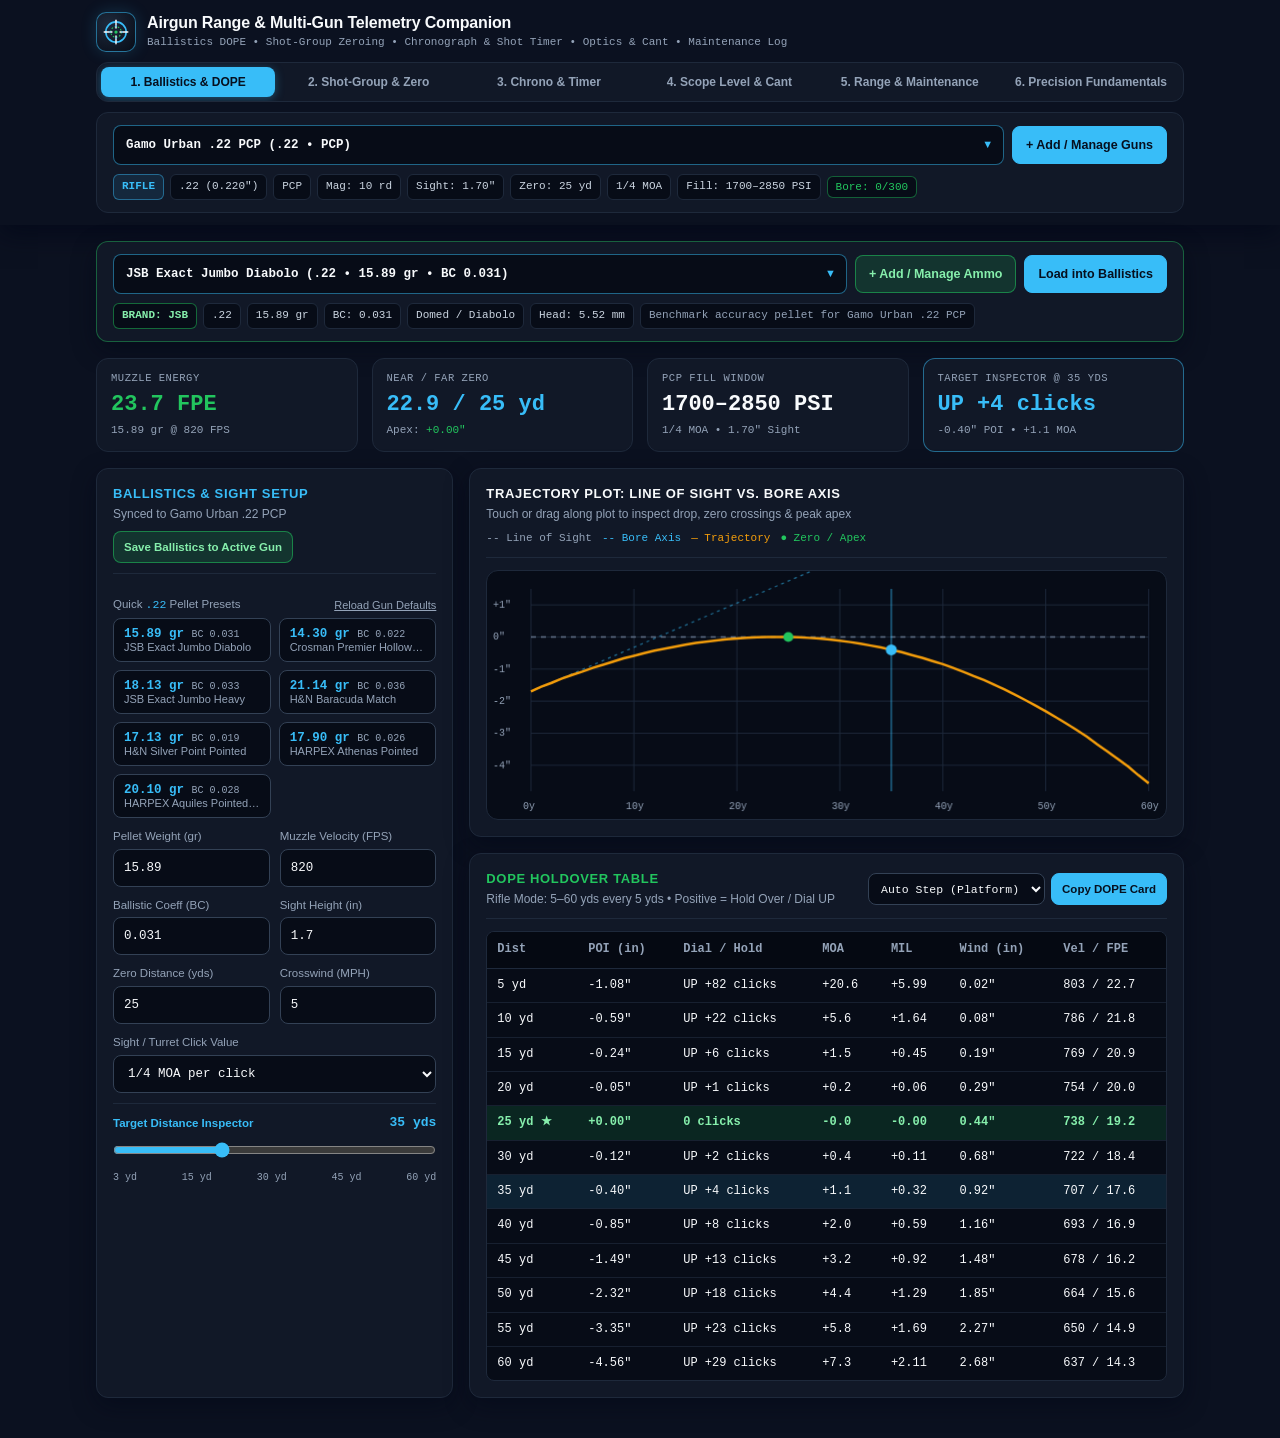
==== index.html @ 5f013a7f "Add SIG Sauer P320 Airgun .177 (30rd CO2) to gun database with image" ====
<!DOCTYPE html>
<html lang="en">
<head>
  <meta charset="UTF-8" />
  <meta name="viewport" content="width=device-width, initial-scale=1.0, maximum-scale=5.0" />
  <title>Airgun Range &amp; Multi-Gun Telemetry Companion</title>
  <style>
    /* =========================================================================
       1. DESIGN TOKENS & PURE VANILLA CSS FOUNDATION (ZERO EXTERNAL CDNS)
       ========================================================================= */
    :root {
      --bg-deep: #0b1120;
      --bg-card: #111827;
      --bg-card-elevated: #162033;
      --bg-inset: #070c17;
      --border-subtle: #1e293b;
      --border-strong: #334155;
      --text-main: #f8fafc;
      --text-secondary: #cbd5e1;
      --text-muted: #94a3b8;
      --accent-sky: #38bdf8;
      --accent-emerald: #22c55e;
      --accent-amber: #f59e0b;
      --accent-amber-hover: #fbbf24;
      --accent-rose: #f43f5e;
      --font-sans: -apple-system, BlinkMacSystemFont, "Segoe UI", Roboto, Oxygen, Ubuntu, Cantarell, "Helvetica Neue", sans-serif;
      --font-mono: ui-monospace, SFMono-Regular, Menlo, Monaco, Consolas, "Liberation Mono", "Courier New", monospace;
      --radius-sm: 8px;
      --radius-md: 12px;
      --radius-lg: 16px;
      --shadow-card: 0 8px 24px rgba(2, 6, 23, 0.45);
    }

    *, *::before, *::after {
      box-sizing: border-box;
      margin: 0;
      padding: 0;
    }

    html, body {
      background-color: #0b1120;
      color: var(--text-main);
      font-family: var(--font-sans);
      line-height: 1.45;
      margin: 0;
      padding: 0;
      overflow-x: hidden;
      min-height: 100vh;
      -webkit-tap-highlight-color: transparent;
    }

    .mono {
      font-family: var(--font-mono);
      font-variant-numeric: tabular-nums;
    }

    .hidden {
      display: none !important;
    }

    /* Custom Scrollbars */
    ::-webkit-scrollbar {
      width: 6px;
      height: 6px;
    }
    ::-webkit-scrollbar-track {
      background: var(--bg-deep);
    }
    ::-webkit-scrollbar-thumb {
      background: var(--border-strong);
      border-radius: 999px;
    }

    /* =========================================================================
       2. UNIFIED STICKY TOP CHROME & ALIGNED GARAGE CARD
       ========================================================================= */
    .app-shell {
      display: flex;
      flex-direction: column;
      min-height: 100vh;
      background: #0b1120;
    }

    .sticky-top-chrome {
      background: #0b1120;
      border-bottom: none;
      box-shadow: 0 8px 24px rgba(2, 6, 23, 0.65);
    }

    .sticky-top-inner {
      max-width: 1120px;
      width: 100%;
      margin: 0 auto;
      padding: 12px 16px;
      display: flex;
      flex-direction: column;
      gap: 10px;
    }

    .header-top-row {
      display: flex;
      align-items: center;
      justify-content: space-between;
      gap: 12px;
    }

    .header-brand {
      display: flex;
      align-items: center;
      gap: 11px;
      min-width: 0;
    }

    .brand-logo {
      width: 40px;
      height: 40px;
      border-radius: 10px;
      background: radial-gradient(circle at 30% 30%, #1e293b 0%, #070c17 100%);
      border: 1px solid rgba(56, 189, 248, 0.55);
      box-shadow: 0 0 16px rgba(56, 189, 248, 0.18);
      display: flex;
      align-items: center;
      justify-content: center;
      flex-shrink: 0;
    }

    .brand-title {
      font-size: 16px;
      font-weight: 800;
      letter-spacing: -0.01em;
      color: var(--text-main);
      line-height: 1.2;
    }

    .brand-subtitle {
      font-family: var(--font-mono);
      font-size: 11px;
      color: var(--text-muted);
      margin-top: 2px;
      white-space: nowrap;
      overflow: hidden;
      text-overflow: ellipsis;
    }

    /* 5-Tab Navigation Strip Inside Sticky Top Inner */
    .primary-nav {
      display: flex;
      align-items: center;
      gap: 6px;
      background: #111827;
      padding: 4px;
      border-radius: var(--radius-md);
      border: 1px solid #1e293b;
      overflow-x: auto;
      scrollbar-width: none;
    }

    .primary-nav::-webkit-scrollbar {
      display: none;
    }

    .nav-btn {
      flex: 1;
      border: none;
      background: transparent;
      color: var(--text-muted);
      font-family: var(--font-sans);
      font-size: 12px;
      font-weight: 600;
      padding: 8px 12px;
      border-radius: var(--radius-sm);
      cursor: pointer;
      transition: all 0.15s ease;
      white-space: nowrap;
      text-align: center;
    }

    .nav-btn:hover {
      color: var(--text-main);
      background: rgba(56, 189, 248, 0.08);
    }

    .nav-btn.active {
      background: var(--accent-sky);
      color: #06101f;
      font-weight: 700;
      box-shadow: 0 2px 10px rgba(56, 189, 248, 0.35);
    }

    /* Contained Rounded Active Airgun Garage Card (Flush with 1120px inner container) */
    .garage-bar {
      background: #111827;
      border: 1px solid #1e293b;
      border-radius: 12px;
      padding: 12px 16px;
      display: flex;
      flex-direction: column;
      gap: 9px;
    }

    .garage-top-row {
      display: flex;
      flex-wrap: wrap;
      align-items: center;
      justify-content: space-between;
      gap: 10px;
    }

    .garage-selector-group {
      display: flex;
      align-items: center;
      gap: 8px;
      flex: 1;
      min-width: 240px;
    }

    .garage-select-wrap {
      position: relative;
      flex: 1;
      min-width: 0;
    }

    .garage-select {
      width: 100%;
      min-height: 40px;
      padding: 7px 32px 7px 12px;
      border-radius: var(--radius-sm);
      background: var(--bg-inset);
      border: 1px solid rgba(56, 189, 248, 0.5);
      color: var(--text-main);
      font-family: var(--font-mono);
      font-size: 12.5px;
      font-weight: 600;
      cursor: pointer;
      appearance: none;
      text-overflow: ellipsis;
    }

    .garage-select:focus {
      outline: 2px solid var(--accent-sky);
      outline-offset: 1px;
    }

    .garage-select-arrow {
      position: absolute;
      right: 11px;
      top: 50%;
      transform: translateY(-50%);
      pointer-events: none;
      color: var(--accent-sky);
      font-size: 11px;
    }

    .garage-badges {
      display: flex;
      flex-wrap: wrap;
      align-items: center;
      gap: 6px;
    }

    .spec-badge {
      display: inline-flex;
      align-items: center;
      gap: 5px;
      padding: 4px 8px;
      border-radius: 6px;
      background: var(--bg-inset);
      border: 1px solid #1e293b;
      font-family: var(--font-mono);
      font-size: 11px;
      color: var(--text-secondary);
      white-space: nowrap;
    }

    .spec-badge.platform-rifle {
      border-color: rgba(56, 189, 248, 0.45);
      color: var(--accent-sky);
      background: rgba(56, 189, 248, 0.1);
      font-weight: 700;
    }

    .spec-badge.platform-pistol {
      border-color: rgba(34, 197, 94, 0.5);
      color: var(--accent-emerald);
      background: rgba(34, 197, 94, 0.1);
      font-weight: 700;
    }

    .spec-badge.bore-alert {
      cursor: pointer;
      border-color: rgba(34, 197, 94, 0.45);
      color: var(--accent-emerald);
    }

    .spec-badge.bore-alert.due {
      border-color: rgba(244, 63, 94, 0.7);
      color: #fda4af;
      background: rgba(244, 63, 94, 0.14);
    }

    /* Compact Mobile Styles for Sticky Top Chrome */
    @media (max-width: 640px) {
      .sticky-top-inner {
        padding: 8px 10px;
        gap: 6px;
      }
      .brand-logo {
        width: 32px;
        height: 32px;
      }
      .brand-logo svg {
        width: 20px;
        height: 20px;
      }
      .brand-title {
        font-size: 13.5px;
      }
      .brand-subtitle {
        font-size: 9.5px;
      }
      .primary-nav {
        padding: 3px;
        gap: 4px;
      }
      .nav-btn {
        font-size: 11px;
        padding: 6px 9px;
      }
      .garage-bar {
        padding: 8px 10px;
        gap: 6px;
      }
      .garage-select {
        min-height: 34px;
        font-size: 11.5px;
        padding: 5px 26px 5px 9px;
      }
      .garage-manage-btn {
        min-height: 34px !important;
        padding: 5px 10px !important;
        font-size: 11.5px !important;
      }
      .spec-badge {
        font-size: 10px;
        padding: 2px 6px;
      }
    }

    /* =========================================================================
       3. MAIN CONTENT CONTAINER (ALIGNED 1120PX WITH STICKY TOP INNER)
       ========================================================================= */
    .main-content {
      flex: 1;
      max-width: 1120px;
      width: 100%;
      margin: 0 auto;
      padding: 16px 16px 40px 16px;
    }

    @media (max-width: 640px) {
      .main-content {
        padding: 12px 10px 32px 10px;
      }
    }

    .stack-md {
      display: flex;
      flex-direction: column;
      gap: 16px;
    }

    .stack-sm {
      display: flex;
      flex-direction: column;
      gap: 10px;
    }

    .card {
      background: #111827;
      border: 1px solid #1e293b;
      border-radius: 12px;
      padding: 16px;
      box-shadow: var(--shadow-card);
    }

    .card-header {
      display: flex;
      flex-wrap: wrap;
      align-items: center;
      justify-content: space-between;
      gap: 8px;
      padding-bottom: 10px;
      margin-bottom: 12px;
      border-bottom: 1px solid #1e293b;
    }

    .card-title {
      font-size: 13px;
      font-weight: 700;
      text-transform: uppercase;
      letter-spacing: 0.05em;
      color: var(--accent-sky);
    }

    .card-title.emerald { color: var(--accent-emerald); }
    .card-title.amber { color: var(--accent-amber); }
    .card-title.white { color: var(--text-main); }

    .card-subtitle {
      font-size: 12px;
      color: var(--text-muted);
      margin-top: 2px;
    }

    /* Responsive Grids */
    .kpi-grid-4 {
      display: grid;
      grid-template-columns: repeat(2, 1fr);
      gap: 10px;
    }
    @media (min-width: 768px) {
      .kpi-grid-4 {
        grid-template-columns: repeat(4, 1fr);
        gap: 14px;
      }
    }

    .kpi-grid-6 {
      display: grid;
      grid-template-columns: repeat(2, 1fr);
      gap: 10px;
    }
    @media (min-width: 640px) {
      .kpi-grid-6 {
        grid-template-columns: repeat(3, 1fr);
      }
    }
    @media (min-width: 960px) {
      .kpi-grid-6 {
        grid-template-columns: repeat(6, 1fr);
      }
    }

    .split-layout {
      display: grid;
      grid-template-columns: 1fr;
      gap: 16px;
    }
    @media (min-width: 920px) {
      .split-layout.ratio-4-8 {
        grid-template-columns: 4fr 8fr;
      }
      .split-layout.ratio-5-7 {
        grid-template-columns: 5fr 7fr;
      }
      .split-layout.ratio-6-6 {
        grid-template-columns: 1fr 1fr;
      }
    }

    .kpi-box {
      background: #111827;
      border: 1px solid #1e293b;
      border-radius: 12px;
      padding: 12px 14px;
    }

    .kpi-box.highlight-sky {
      border-color: rgba(56, 189, 248, 0.5);
    }

    .kpi-label {
      font-family: var(--font-mono);
      font-size: 10.5px;
      text-transform: uppercase;
      letter-spacing: 0.05em;
      color: var(--text-muted);
    }

    .kpi-val {
      font-family: var(--font-mono);
      font-size: 20px;
      font-weight: 700;
      margin-top: 3px;
      color: var(--text-main);
    }
    @media (min-width: 640px) {
      .kpi-val { font-size: 22px; }
    }

    .kpi-sub {
      font-family: var(--font-mono);
      font-size: 11px;
      color: var(--text-muted);
      margin-top: 2px;
    }

    /* Buttons */
    .btn {
      display: inline-flex;
      align-items: center;
      justify-content: center;
      gap: 6px;
      min-height: 38px;
      padding: 7px 13px;
      border-radius: var(--radius-sm);
      font-family: var(--font-sans);
      font-size: 12.5px;
      font-weight: 600;
      border: 1px solid var(--border-strong);
      background: var(--bg-inset);
      color: var(--text-main);
      cursor: pointer;
      transition: all 0.15s ease;
      text-decoration: none;
      user-select: none;
    }

    .btn:hover {
      border-color: var(--accent-sky);
      background: #0f172a;
    }

    .btn:active {
      transform: translateY(1px);
    }

    .btn-sky {
      background: var(--accent-sky);
      border-color: var(--accent-sky);
      color: #06101f;
      font-weight: 700;
    }
    .btn-sky:hover {
      background: #7dd3fc;
      border-color: #7dd3fc;
    }

    .btn-emerald {
      background: rgba(34, 197, 94, 0.16);
      border-color: rgba(34, 197, 94, 0.55);
      color: #86efac;
    }
    .btn-emerald:hover {
      background: rgba(34, 197, 94, 0.26);
      border-color: var(--accent-emerald);
    }

    .btn-amber {
      background: rgba(245, 158, 11, 0.15);
      border-color: rgba(245, 158, 11, 0.55);
      color: #fcd34d;
    }
    .btn-amber:hover {
      background: rgba(245, 158, 11, 0.25);
      border-color: var(--accent-amber);
    }

    .btn-danger {
      background: rgba(244, 63, 94, 0.12);
      border-color: rgba(244, 63, 94, 0.45);
      color: #fda4af;
    }
    .btn-danger:hover {
      background: rgba(244, 63, 94, 0.24);
      border-color: var(--accent-rose);
    }

    .btn-sm {
      min-height: 32px;
      padding: 5px 10px;
      font-size: 11.5px;
    }

    .btn-full {
      width: 100%;
    }

    /* Forms */
    .form-grid-2 {
      display: grid;
      grid-template-columns: 1fr 1fr;
      gap: 10px;
    }

    .form-grid-3 {
      display: grid;
      grid-template-columns: repeat(3, 1fr);
      gap: 8px;
    }

    .field-group {
      display: flex;
      flex-direction: column;
      gap: 4px;
    }

    .field-label {
      font-size: 11.5px;
      font-weight: 500;
      color: var(--text-muted);
    }

    .input, .select, .textarea {
      width: 100%;
      min-height: 38px;
      padding: 7px 10px;
      border-radius: var(--radius-sm);
      background: var(--bg-inset);
      border: 1px solid var(--border-strong);
      color: var(--text-main);
      font-family: var(--font-mono);
      font-size: 12.5px;
    }

    .textarea {
      min-height: 62px;
      resize: vertical;
    }

    .input:focus, .select:focus, .textarea:focus {
      outline: none;
      border-color: var(--accent-sky);
      box-shadow: 0 0 0 2px rgba(56, 189, 248, 0.2);
    }

    input[type="range"] {
      width: 100%;
      accent-color: var(--accent-sky);
      height: 28px;
      cursor: pointer;
    }

    /* Pellet Preset Chips */
    .preset-grid {
      display: grid;
      grid-template-columns: repeat(auto-fit, minmax(115px, 1fr));
      gap: 8px;
    }

    .preset-chip {
      text-align: left;
      padding: 8px 10px;
      border-radius: var(--radius-sm);
      background: var(--bg-inset);
      border: 1px solid var(--border-strong);
      color: var(--text-main);
      cursor: pointer;
      transition: all 0.15s ease;
    }

    .preset-chip:hover {
      border-color: var(--accent-sky);
      background: #0f172a;
    }

    .preset-chip-wt {
      font-family: var(--font-mono);
      font-size: 12.5px;
      font-weight: 700;
      color: var(--accent-sky);
    }

    .preset-chip-name {
      font-size: 11px;
      color: var(--text-muted);
      white-space: nowrap;
      overflow: hidden;
      text-overflow: ellipsis;
    }

    /* Tables */
    .table-wrap {
      width: 100%;
      overflow-x: auto;
      border-radius: var(--radius-sm);
      border: 1px solid #1e293b;
      background: var(--bg-inset);
    }

    table {
      width: 100%;
      border-collapse: collapse;
      font-family: var(--font-mono);
      font-size: 12px;
      font-variant-numeric: tabular-nums;
      text-align: left;
    }

    th {
      padding: 9px 10px;
      background: #050912;
      color: var(--text-muted);
      font-weight: 600;
      border-bottom: 1px solid #1e293b;
      white-space: nowrap;
    }

    td {
      padding: 8px 10px;
      border-bottom: 1px solid rgba(30, 41, 59, 0.7);
      white-space: nowrap;
    }

    tr:last-child td {
      border-bottom: none;
    }

    tr:hover td {
      background: rgba(255, 255, 255, 0.03);
    }

    tr.row-zero td {
      background: rgba(34, 197, 94, 0.14);
      color: #86efac;
      font-weight: 700;
    }

    tr.row-selected td {
      background: rgba(56, 189, 248, 0.12);
    }

    /* Canvas Containers */
    .canvas-box {
      width: 100%;
      background: var(--bg-inset);
      border: 1px solid #1e293b;
      border-radius: var(--radius-md);
      position: relative;
      overflow: hidden;
    }

    canvas {
      display: block;
      width: 100%;
      height: 100%;
      touch-action: none;
    }

    /* Step Mode Cards (Target Analyzer) */
    .step-btn {
      width: 100%;
      display: flex;
      align-items: center;
      justify-content: space-between;
      gap: 10px;
      padding: 10px 12px;
      border-radius: var(--radius-sm);
      background: var(--bg-inset);
      border: 1px solid var(--border-strong);
      color: var(--text-secondary);
      text-align: left;
      cursor: pointer;
      transition: all 0.15s ease;
    }

    .step-btn.active {
      background: rgba(56, 189, 248, 0.14);
      border-color: var(--accent-sky);
      color: var(--text-main);
    }

    .step-badge {
      font-family: var(--font-mono);
      font-size: 11px;
      padding: 3px 8px;
      border-radius: 6px;
      background: var(--bg-deep);
      color: var(--accent-sky);
      white-space: nowrap;
    }

    /* Sub-tabs & Segmented Controls */
    .seg-control {
      display: inline-flex;
      background: #111827;
      padding: 4px;
      border-radius: var(--radius-md);
      border: 1px solid #1e293b;
      gap: 4px;
      flex-wrap: wrap;
    }

    .seg-btn {
      padding: 8px 14px;
      border: none;
      border-radius: var(--radius-sm);
      background: transparent;
      color: var(--text-muted);
      font-size: 12px;
      font-weight: 700;
      cursor: pointer;
    }

    .seg-btn.active {
      background: var(--accent-sky);
      color: #06101f;
    }

    /* Spirit Bubble Vial */
    .vial-track {
      position: relative;
      width: 100%;
      max-width: 420px;
      height: 52px;
      margin: 12px auto;
      border-radius: 999px;
      background: var(--bg-inset);
      border: 2px solid var(--border-strong);
      display: flex;
      align-items: center;
      justify-content: center;
      overflow: hidden;
      box-shadow: inset 0 3px 12px rgba(0, 0, 0, 0.75);
    }

    .vial-mark-left, .vial-mark-right {
      position: absolute;
      top: 0;
      bottom: 0;
      width: 2px;
      background: rgba(56, 189, 248, 0.75);
      z-index: 2;
    }
    .vial-mark-left { left: calc(50% - 22px); }
    .vial-mark-right { left: calc(50% + 22px); }

    .vial-center-line {
      position: absolute;
      top: 0;
      bottom: 0;
      left: 50%;
      width: 1px;
      background: rgba(148, 163, 184, 0.35);
      z-index: 2;
    }

    .vial-bubble {
      width: 36px;
      height: 36px;
      border-radius: 50%;
      background: var(--accent-emerald);
      box-shadow: 0 0 18px rgba(34, 197, 94, 0.75);
      transition: transform 0.08s linear, background-color 0.15s ease;
    }

    /* Progress Bars */
    .progress-track {
      width: 100%;
      height: 12px;
      border-radius: 999px;
      background: var(--bg-inset);
      border: 1px solid #1e293b;
      overflow: hidden;
      position: relative;
    }

    .progress-fill {
      height: 100%;
      background: var(--accent-emerald);
      transition: width 0.25s ease, background-color 0.2s ease;
    }

    /* =========================================================================
       4. HIGH-Z-INDEX MODALS (GARAGE & SCOPE DATABASE MANAGERS)
       ========================================================================= */
    .modal-backdrop {
      position: fixed;
      inset: 0;
      background: rgba(2, 6, 23, 0.85);
      backdrop-filter: blur(4px);
      z-index: 1000;
      display: flex;
      align-items: center;
      justify-content: center;
      padding: 12px;
      overflow-y: auto;
    }

    .modal-panel {
      background: #111827;
      border: 1px solid var(--border-strong);
      border-radius: var(--radius-lg);
      width: 100%;
      max-width: 980px;
      max-height: 92vh;
      display: flex;
      flex-direction: column;
      box-shadow: 0 24px 60px rgba(0, 0, 0, 0.75);
      overflow: hidden;
    }

    .modal-header {
      padding: 14px 18px;
      background: var(--bg-inset);
      border-bottom: 1px solid #1e293b;
      display: flex;
      align-items: center;
      justify-content: space-between;
      gap: 10px;
    }

    .modal-body {
      padding: 16px 18px;
      overflow-y: auto;
      display: grid;
      grid-template-columns: 1fr;
      gap: 18px;
    }

    @media (min-width: 860px) {
      .modal-body {
        grid-template-columns: 5fr 7fr;
      }
    }

    .gun-list-card {
      padding: 11px 12px;
      border-radius: var(--radius-sm);
      background: var(--bg-inset);
      border: 1px solid var(--border-strong);
      display: flex;
      flex-direction: column;
      gap: 8px;
    }

    .gun-list-card.is-active {
      border-color: var(--accent-sky);
      background: rgba(56, 189, 248, 0.08);
    }

    .gun-list-actions {
      display: flex;
      flex-wrap: wrap;
      gap: 6px;
    }

    /* Toast Notifications */
    .toast-stack {
      position: fixed;
      top: 14px;
      right: 14px;
      left: 14px;
      z-index: 1100;
      display: flex;
      flex-direction: column;
      align-items: flex-end;
      gap: 8px;
      pointer-events: none;
    }

    .toast-item {
      pointer-events: auto;
      max-width: 400px;
      width: 100%;
      padding: 11px 14px;
      border-radius: var(--radius-sm);
      background: #070c17;
      border: 1px solid var(--accent-sky);
      color: var(--text-main);
      font-size: 12.5px;
      font-weight: 500;
      box-shadow: 0 12px 30px rgba(0, 0, 0, 0.65);
      transition: opacity 0.25s ease, transform 0.25s ease;
    }

    .toast-item.success { border-color: var(--accent-emerald); color: #86efac; }
    .toast-item.error { border-color: var(--accent-rose); color: #fda4af; }
    .toast-item.sky { border-color: var(--accent-sky); color: #7dd3fc; }

    /* Scope Database Bar on Level & Cant Tab */
    .scope-bar-card {
      background: #111827;
      border: 1px solid rgba(56, 189, 248, 0.4);
      border-radius: 12px;
      padding: 12px 16px;
      box-shadow: var(--shadow-card);
      display: flex;
      flex-direction: column;
      gap: 9px;
    }

    /* Ammo & Pellet Database Bar on Ballistics Tab */
    .ammo-bar-card {
      background: #111827;
      border: 1px solid rgba(34, 197, 94, 0.42);
      border-radius: 12px;
      padding: 12px 16px;
      box-shadow: var(--shadow-card);
      display: flex;
      flex-direction: column;
      gap: 9px;
    }

    /* Text Accent Helpers */
    .text-sky { color: var(--accent-sky); }
    .text-emerald { color: var(--accent-emerald); }
    .text-amber { color: var(--accent-amber); }
    .text-rose { color: var(--accent-rose); }
    .text-muted { color: var(--text-muted); }
  </style>
</head>
<body>
  <!-- Toast Notification Stack -->
  <div id="toast-stack" class="toast-stack" aria-live="polite"></div>

  <div class="app-shell">
    <!-- =====================================================================
         1. UNIFIED STICKY TOP CHROME & ALIGNED GARAGE CARD
         ===================================================================== -->
    <header class="sticky-top-chrome">
      <div class="sticky-top-inner">
        <!-- Brand Crosshair Reticle Logo & Title -->
        <div class="header-top-row">
          <div class="header-brand">
            <div class="brand-logo" aria-hidden="true">
              <svg width="26" height="26" viewBox="0 0 32 32" fill="none" xmlns="http://www.w3.org/2000/svg">
                <circle cx="16" cy="16" r="12.5" stroke="#38bdf8" stroke-width="2" />
                <circle cx="16" cy="16" r="6.5" stroke="#22c55e" stroke-width="1.25" stroke-dasharray="2 2" />
                <line x1="16" y1="1.5" x2="16" y2="11" stroke="#f8fafc" stroke-width="1.75" stroke-linecap="round" />
                <line x1="16" y1="21" x2="16" y2="30.5" stroke="#f8fafc" stroke-width="1.75" stroke-linecap="round" />
                <line x1="1.5" y1="16" x2="11" y2="16" stroke="#f8fafc" stroke-width="1.75" stroke-linecap="round" />
                <line x1="21" y1="16" x2="30.5" y2="16" stroke="#f8fafc" stroke-width="1.75" stroke-linecap="round" />
                <circle cx="16" cy="8.5" r="1" fill="#38bdf8" />
                <circle cx="16" cy="23.5" r="1" fill="#38bdf8" />
                <circle cx="8.5" cy="16" r="1" fill="#38bdf8" />
                <circle cx="23.5" cy="16" r="1" fill="#38bdf8" />
                <circle cx="16" cy="16" r="2" fill="#22c55e" />
              </svg>
            </div>
            <div style="min-width:0;">
              <h1 class="brand-title">Airgun Range &amp; Multi-Gun Telemetry Companion</h1>
              <div class="brand-subtitle">Ballistics DOPE • Shot-Group Zeroing • Chronograph &amp; Shot Timer • Optics &amp; Cant • Maintenance Log</div>
            </div>
          </div>
        </div>

        <!-- 5-Tab Navigation Bar -->
        <nav class="primary-nav" aria-label="Primary Telemetry Tabs">
          <button type="button" class="nav-btn active" data-tab="ballistics" onclick="switchTab('ballistics')">1. Ballistics &amp; DOPE</button>
          <button type="button" class="nav-btn" data-tab="target" onclick="switchTab('target')">2. Shot-Group &amp; Zero</button>
          <button type="button" class="nav-btn" data-tab="chrono" onclick="switchTab('chrono')">3. Chrono &amp; Timer</button>
          <button type="button" class="nav-btn" data-tab="level" onclick="switchTab('level')">4. Scope Level &amp; Cant</button>
          <button type="button" class="nav-btn" data-tab="logbook" onclick="switchTab('logbook')">5. Range &amp; Maintenance</button>
          <button type="button" class="nav-btn" data-tab="precision" onclick="switchTab('precision')">6. Precision Fundamentals</button>
        </nav>

        <!-- Contained Rounded Active Airgun Garage Card (Flush with 1120px inner container) -->
        <div class="garage-bar">
          <div class="garage-top-row">
            <div class="garage-selector-group">
              <div class="garage-select-wrap">
                <select id="active-gun-select" class="garage-select" aria-label="Select Active Airgun" onchange="selectActiveGun(this.value)"></select>
                <span class="garage-select-arrow" aria-hidden="true">▼</span>
              </div>
              <button type="button" class="btn btn-sky garage-manage-btn" onclick="openGarageModal()">
                + Add / Manage Guns
              </button>
            </div>
          </div>

          <!-- Live Active Gun Telemetry Pills -->
          <div class="garage-badges" id="garage-spec-badges"></div>
        </div>
      </div>
    </header>

    <!-- =====================================================================
         MAIN CONTENT AREA (6 SYNCHRONIZED TELEMETRY MODULES)
         ===================================================================== -->
    <main class="main-content">

      <!-- ===================================================================
           TAB 1: BALLISTICS & DOPE SOLVER
           =================================================================== -->
      <section id="tab-ballistics" class="tab-panel stack-md">
        <!-- Active Ammo & Pellet Brand Database Bar -->
        <div class="ammo-bar-card">
          <div class="garage-top-row">
            <div class="garage-selector-group">
              <div class="garage-select-wrap">
                <select id="active-ammo-select" class="garage-select" aria-label="Select Active Pellet or Slug Brand" onchange="selectActiveAmmo(this.value)"></select>
                <span class="garage-select-arrow" aria-hidden="true">▼</span>
              </div>
              <button type="button" class="btn btn-emerald" onclick="openAmmoModal()">
                + Add / Manage Ammo
              </button>
              <button type="button" class="btn btn-sky" onclick="applyActiveAmmoToBallistics()">
                Load into Ballistics
              </button>
            </div>
          </div>
          <div class="garage-badges" id="ammo-spec-badges"></div>
        </div>

        <!-- KPI Telemetry Strip -->
        <div class="kpi-grid-4">
          <div class="kpi-box">
            <div class="kpi-label">Muzzle Energy</div>
            <div id="bal-kpi-fpe" class="kpi-val text-emerald">23.7 FPE</div>
            <div id="bal-kpi-fpe-sub" class="kpi-sub">15.89 gr @ 820 FPS</div>
          </div>
          <div class="kpi-box">
            <div class="kpi-label">Near / Far Zero</div>
            <div id="bal-kpi-zeros" class="kpi-val text-sky">11.8 / 25 yd</div>
            <div class="kpi-sub">Apex: <span id="bal-kpi-apex" class="text-emerald">+0.36"</span></div>
          </div>
          <div class="kpi-box">
            <div id="bal-kpi-power-label" class="kpi-label">PCP Fill Window</div>
            <div id="bal-kpi-power-val" class="kpi-val">1700–2850 PSI</div>
            <div id="bal-kpi-power-sub" class="kpi-sub">1/4 MOA • 1.70" Sight</div>
          </div>
          <div class="kpi-box highlight-sky">
            <div class="kpi-label">Target Inspector @ <span id="bal-kpi-range-lbl">35</span> Yds</div>
            <div id="bal-kpi-dial" class="kpi-val text-sky">UP +10 clicks</div>
            <div id="bal-kpi-dial-sub" class="kpi-sub">-0.91" POI • +2.5 MOA</div>
          </div>
        </div>

        <div class="split-layout ratio-4-8">
          <!-- Left Column: Inputs & Caliber-Specific Quick Pellet Presets -->
          <div class="card stack-sm">
            <div class="card-header">
              <div>
                <h2 class="card-title">Ballistics &amp; Sight Setup</h2>
                <div id="bal-active-gun-subtitle" class="card-subtitle">Synced to Gamo Urban .22 PCP</div>
              </div>
              <button type="button" class="btn btn-sm btn-emerald" onclick="saveBallisticsBackToGun()">
                Save Ballistics to Active Gun
              </button>
            </div>

            <!-- Caliber-Specific Pellet Presets -->
            <div class="field-group">
              <div style="display:flex; justify-content:space-between; align-items:center;">
                <span class="field-label">Quick <span id="bal-caliber-preset-lbl" class="text-sky mono">.22</span> Pellet Presets</span>
                <button type="button" style="background:none;border:none;color:var(--text-muted);font-size:11px;text-decoration:underline;cursor:pointer;" onclick="reloadActiveGunDefaults()">
                  Reload Gun Defaults
                </button>
              </div>
              <div id="bal-pellet-presets" class="preset-grid"></div>
            </div>

            <!-- Editable Ballistics Inputs -->
            <div class="form-grid-2">
              <div class="field-group">
                <label class="field-label" for="bal-weight">Pellet Weight (gr)</label>
                <input id="bal-weight" class="input" type="number" step="0.01" min="2" max="300" />
              </div>
              <div class="field-group">
                <label class="field-label" for="bal-fps">Muzzle Velocity (FPS)</label>
                <input id="bal-fps" class="input" type="number" step="1" min="150" max="1600" />
              </div>
              <div class="field-group">
                <label class="field-label" for="bal-bc">Ballistic Coeff (BC)</label>
                <input id="bal-bc" class="input" type="number" step="0.001" min="0.005" max="0.250" />
              </div>
              <div class="field-group">
                <label class="field-label" for="bal-sight-h">Sight Height (in)</label>
                <input id="bal-sight-h" class="input" type="number" step="0.05" min="0.2" max="5.0" />
              </div>
              <div class="field-group">
                <label class="field-label" for="bal-zero">Zero Distance (yds)</label>
                <input id="bal-zero" class="input" type="number" step="1" min="3" max="150" />
              </div>
              <div class="field-group">
                <label class="field-label" for="bal-wind">Crosswind (MPH)</label>
                <input id="bal-wind" class="input" type="number" step="1" min="0" max="45" />
              </div>
            </div>

            <div class="field-group">
              <label class="field-label" for="bal-turret">Sight / Turret Click Value</label>
              <select id="bal-turret" class="select">
                <option value="0.25_MOA">1/4 MOA per click</option>
                <option value="0.125_MOA">1/8 MOA per click</option>
                <option value="0.1_MIL">0.1 MIL (1/10 MRAD) per click</option>
                <option value="FIXED">Fixed / Iron Sights (Holdover Only)</option>
              </select>
            </div>

            <!-- Custom Range Inspector Slider -->
            <div style="border-top: 1px solid #1e293b; padding-top: 10px;">
              <div style="display:flex; justify-content:space-between; align-items:center; margin-bottom:4px;">
                <label class="field-label text-sky" for="bal-custom-range" style="font-weight:700;">Target Distance Inspector</label>
                <span id="bal-custom-range-val" class="mono text-sky" style="font-size:13px; font-weight:700;">35 yds</span>
              </div>
              <input id="bal-custom-range" type="range" min="3" max="60" step="1" value="35" />
              <div class="mono text-muted" style="display:flex; justify-content:space-between; font-size:10px;">
                <span>3 yd</span>
                <span>15 yd</span>
                <span>30 yd</span>
                <span>45 yd</span>
                <span>60 yd</span>
              </div>
            </div>
          </div>

          <!-- Right Column: Trajectory Canvas + DOPE Holdover Table -->
          <div class="stack-md">
            <div class="card">
              <div class="card-header">
                <div>
                  <h3 class="card-title white">Trajectory Plot: Line of Sight vs. Bore Axis</h3>
                  <div class="card-subtitle">Touch or drag along plot to inspect drop, zero crossings &amp; peak apex</div>
                </div>
                <div class="mono" style="display:flex; flex-wrap:wrap; gap:10px; font-size:11px;">
                  <span class="text-muted">-- Line of Sight</span>
                  <span class="text-sky">-- Bore Axis</span>
                  <span class="text-amber">― Trajectory</span>
                  <span class="text-emerald">● Zero / Apex</span>
                </div>
              </div>
              <div class="canvas-box" style="height: 250px;">
                <canvas id="trajectory-canvas"></canvas>
              </div>
            </div>

            <div class="card">
              <div class="card-header">
                <div>
                  <h3 class="card-title emerald">DOPE Holdover Table</h3>
                  <div id="dope-platform-hint" class="card-subtitle">Rifle Mode: 5–60 yds every 5 yds • Positive = Hold Over / Dial UP</div>
                </div>
                <div style="display:flex; flex-wrap:wrap; gap:6px; align-items:center;">
                  <select id="dope-step-select" class="select" style="min-height:32px; padding:4px 8px; font-size:11.5px; width:auto;" onchange="renderBallisticsOutputs()">
                    <option value="auto">Auto Step (Platform)</option>
                    <option value="2">Every 2 yds</option>
                    <option value="3">Every 3 yds</option>
                    <option value="5">Every 5 yds</option>
                    <option value="10">Every 10 yds</option>
                  </select>
                  <button type="button" class="btn btn-sm btn-sky" onclick="copyDopeCard()">Copy DOPE Card</button>
                </div>
              </div>
              <div class="table-wrap">
                <table>
                  <thead>
                    <tr>
                      <th>Dist</th>
                      <th>POI (in)</th>
                      <th>Dial / Hold</th>
                      <th>MOA</th>
                      <th>MIL</th>
                      <th>Wind (in)</th>
                      <th>Vel / FPE</th>
                    </tr>
                  </thead>
                  <tbody id="dope-table-body"></tbody>
                </table>
              </div>
            </div>
          </div>
        </div>
      </section>

      <!-- ===================================================================
           TAB 2: PHOTO SHOT-GROUP & ZERO ANALYZER
           =================================================================== -->
      <section id="tab-target" class="tab-panel hidden">
        <div class="split-layout ratio-5-7">
          <!-- Left Controls -->
          <div class="stack-md">
            <div class="card stack-sm">
              <div class="card-header">
                <div>
                  <h2 class="card-title">1. Target Image &amp; Reference Scale</h2>
                  <div id="tgt-active-cal-badge" class="card-subtitle">Calibrated for .22 (0.220" / 5.59mm) bore</div>
                </div>
              </div>

              <!-- Camera Input, File Upload, Sample Generator -->
              <div style="display:grid; grid-template-columns: 1fr 1fr; gap:8px;">
                <label class="btn btn-sky" style="cursor:pointer;">
                  <span>Camera Capture</span>
                  <input id="tgt-camera-input" type="file" accept="image/*" capture="environment" class="hidden" />
                </label>
                <label class="btn" style="cursor:pointer;">
                  <span>Upload Image</span>
                  <input id="tgt-file-input" type="file" accept="image/*" class="hidden" />
                </label>
              </div>
              <button type="button" class="btn btn-emerald btn-full" onclick="loadSampleTarget()">
                Load Sample Target (Active Bore Scaled)
              </button>

              <!-- Quick Reference Size Presets -->
              <div style="display:flex; flex-wrap:wrap; gap:6px; padding-top:4px;">
                <button type="button" class="btn btn-sm" onclick="setRefPreset(1.00, 'in')">1.00" Grid</button>
                <button type="button" class="btn btn-sm" onclick="setRefPreset(0.955, 'in')">0.955" US Quarter</button>
                <button type="button" class="btn btn-sm" onclick="setRefPreset(10, 'mm')">10mm Grid</button>
              </div>

              <div class="form-grid-3">
                <div class="field-group">
                  <label class="field-label" for="tgt-ref-size">Ref Size</label>
                  <input id="tgt-ref-size" class="input" type="number" step="0.001" min="0.1" max="500" value="1.00" />
                </div>
                <div class="field-group">
                  <label class="field-label" for="tgt-ref-unit">Unit</label>
                  <select id="tgt-ref-unit" class="select">
                    <option value="in">Inches (in)</option>
                    <option value="mm">Millimeters (mm)</option>
                  </select>
                </div>
                <div class="field-group">
                  <label class="field-label" for="tgt-distance">Dist (yds)</label>
                  <input id="tgt-distance" class="input" type="number" step="1" min="3" max="150" value="25" />
                </div>
              </div>
            </div>

            <!-- Interactive Marking Mode -->
            <div class="card stack-sm">
              <div class="card-header">
                <h2 class="card-title emerald">2. Interactive Canvas Workflow</h2>
              </div>

              <button type="button" id="step-btn-scale" class="step-btn active" onclick="setTargetMode('scale')">
                <div>
                  <div style="font-size:12.5px; font-weight:700;">Step 1: 2-Point Scale Calibration</div>
                  <div class="text-muted" style="font-size:11px;">Tap two ends of your known grid square or coin</div>
                </div>
                <span id="badge-tgt-scale" class="step-badge">0/2 pts</span>
              </button>

              <button type="button" id="step-btn-poa" class="step-btn" onclick="setTargetMode('poa')">
                <div>
                  <div style="font-size:12.5px; font-weight:700;">Step 2: Point of Aim (POA) Marker</div>
                  <div class="text-muted" style="font-size:11px;">Mark the bullseye center where sights were held</div>
                </div>
                <span id="badge-tgt-poa" class="step-badge">Unset</span>
              </button>

              <button type="button" id="step-btn-holes" class="step-btn" onclick="setTargetMode('holes')">
                <div>
                  <div style="font-size:12.5px; font-weight:700;">Step 3: Shot Placement Clicks</div>
                  <div id="tgt-hole-step-desc" class="text-muted" style="font-size:11px;">Draws true-to-scale .22 rings with shot numbers</div>
                </div>
                <span id="badge-tgt-holes" class="step-badge">0 shots</span>
              </button>

              <div class="form-grid-3">
                <button type="button" class="btn btn-sm" onclick="undoLastHole()">Undo Shot</button>
                <button type="button" class="btn btn-sm btn-danger" onclick="clearTargetHoles()">Clear Shots</button>
                <button type="button" class="btn btn-sm" onclick="resetTargetCalibration()">Reset Cal</button>
              </div>
            </div>

            <!-- Live Group & Zero Telemetry -->
            <div class="card stack-sm">
              <div class="card-header">
                <h2 class="card-title white">3. Group Size &amp; Zeroing Corrections</h2>
                <button type="button" class="btn btn-sm btn-emerald" onclick="saveGroupToActiveGunLog()">
                  Save Group to Log →
                </button>
              </div>

              <div class="form-grid-2">
                <div class="kpi-box" style="background:var(--bg-inset);">
                  <div class="kpi-label">Center-to-Center (CTC)</div>
                  <div id="grp-ctc-in" class="kpi-val text-sky">-- in</div>
                  <div id="grp-ctc-mm" class="kpi-sub">-- mm</div>
                </div>
                <div class="kpi-box" style="background:var(--bg-inset);">
                  <div class="kpi-label">MOA &amp; Mean Radius</div>
                  <div id="grp-moa" class="kpi-val text-emerald">-- MOA</div>
                  <div id="grp-mr" class="kpi-sub">MR: -- in</div>
                </div>
              </div>

              <div style="background:var(--bg-inset); border:1px solid rgba(56,189,248,0.45); border-radius:var(--radius-sm); padding:12px;" class="mono stack-sm">
                <div style="display:flex; justify-content:space-between; font-size:12px;">
                  <span class="text-muted">POI Offset from POA:</span>
                  <span id="grp-poi-offset" style="font-weight:700;">--</span>
                </div>
                <div style="display:flex; justify-content:space-between; align-items:center; border-top:1px solid #1e293b; padding-top:8px;">
                  <span class="text-sky" style="font-size:11.5px; font-weight:700;">TURRET CORRECTION:</span>
                  <span id="grp-turret-adj" class="text-emerald" style="font-size:13px; font-weight:700;">Mark POA &amp; Holes</span>
                </div>
              </div>

              <button type="button" class="btn btn-sky btn-full" onclick="exportAnnotatedTargetPng()">
                Export Annotated Target PNG
              </button>
            </div>
          </div>

          <!-- Right Column: Interactive Target Canvas -->
          <div class="card" style="display:flex; flex-direction:column;">
            <div class="card-header">
              <div>
                <h3 class="card-title white">Interactive Shot-Group Analyzer Canvas</h3>
                <div id="tgt-instruction-text" class="text-sky" style="font-size:12px; font-weight:600; margin-top:2px;">
                  Tap two points on your known 1.00" reference grid or coin.
                </div>
              </div>
              <span id="tgt-scale-readout" class="spec-badge">Scale: Uncalibrated</span>
            </div>
            <div class="canvas-box" style="flex:1; min-height:420px;">
              <canvas id="target-canvas" style="cursor:crosshair;"></canvas>
            </div>
          </div>
        </div>
      </section>

      <!-- ===================================================================
           TAB 3: CHRONOGRAPH & ACOUSTIC SHOT TIMER
           =================================================================== -->
      <section id="tab-chrono" class="tab-panel hidden stack-md">
        <div class="seg-control">
          <button type="button" id="seg-chrono-curve" class="seg-btn active" onclick="switchChronoSub('curve')">
            A. Chronograph String &amp; Curve Analyzer
          </button>
          <button type="button" id="seg-chrono-timer" class="seg-btn" onclick="switchChronoSub('timer')">
            B. Web Audio Acoustic Shot Timer
          </button>
        </div>

        <!-- SUB-TAB A: CHRONOGRAPH -->
        <div id="panel-chrono-curve" class="stack-md">
          <div class="kpi-grid-6">
            <div class="kpi-box">
              <div class="kpi-label">Avg Velocity</div>
              <div id="chr-stat-avg" class="kpi-val text-sky">-- FPS</div>
              <div id="chr-stat-count-sub" class="kpi-sub">0 shots</div>
            </div>
            <div class="kpi-box">
              <div class="kpi-label">Min / Max FPS</div>
              <div id="chr-stat-minmax" class="kpi-val" style="font-size:17px;">-- / --</div>
            </div>
            <div class="kpi-box">
              <div class="kpi-label">Extreme Spread</div>
              <div id="chr-stat-es" class="kpi-val text-amber">-- FPS</div>
            </div>
            <div class="kpi-box">
              <div class="kpi-label">Std Dev (SD)</div>
              <div id="chr-stat-sd" class="kpi-val text-sky">-- FPS</div>
            </div>
            <div class="kpi-box">
              <div class="kpi-label">Avg Energy</div>
              <div id="chr-stat-fpe" class="kpi-val text-emerald">-- FPE</div>
            </div>
            <div class="kpi-box">
              <div class="kpi-label">Max Energy</div>
              <div id="chr-stat-max-fpe" class="kpi-val text-emerald">-- FPE</div>
            </div>
          </div>

          <div class="split-layout ratio-4-8">
            <div class="card stack-sm">
              <div class="card-header">
                <div>
                  <h3 class="card-title">Velocity String Entry</h3>
                  <div id="chr-powerplant-hint" class="card-subtitle">PCP Bell-Curve Mode</div>
                </div>
                <button type="button" class="btn btn-sm btn-emerald" onclick="loadSampleChronoString()">
                  Load Sample String
                </button>
              </div>

              <form onsubmit="addSingleChronoShot(event)" class="stack-sm">
                <div class="form-grid-2">
                  <div class="field-group">
                    <label class="field-label" for="chr-inp-fps">Velocity (FPS)*</label>
                    <input id="chr-inp-fps" class="input" type="number" step="0.1" min="100" max="1600" placeholder="822" required />
                  </div>
                  <div class="field-group">
                    <label class="field-label" for="chr-inp-psi">Gauge PSI (opt)</label>
                    <input id="chr-inp-psi" class="input" type="number" step="10" min="200" max="4500" placeholder="2600" />
                  </div>
                </div>
                <button type="submit" class="btn btn-sky btn-full">+ Add Shot to String</button>
              </form>

              <div class="field-group" style="border-top:1px solid #1e293b; padding-top:10px;">
                <label class="field-label" for="chr-bulk-text">Bulk Paste FPS Readings</label>
                <textarea id="chr-bulk-text" class="textarea" placeholder="805, 812, 819, 825, 830, 828..."></textarea>
                <div style="display:flex; gap:8px;">
                  <button type="button" class="btn btn-full" onclick="importBulkChrono()">Import List</button>
                  <button type="button" class="btn btn-danger" onclick="clearChronoShots()">Clear</button>
                </div>
              </div>

              <button type="button" class="btn btn-emerald btn-full" onclick="applyChronoAvgToBallistics()">
                Sync Avg FPS to Ballistics &amp; Gun →
              </button>
            </div>

            <div class="stack-md">
              <div class="card">
                <div class="card-header">
                  <div>
                    <h3 class="card-title white">Velocity Curve &amp; ±1 SD Sweet-Spot Band</h3>
                    <div class="card-subtitle">Shaded emerald zone highlights ±1 Standard Deviation consistency window</div>
                  </div>
                  <span id="chr-hover-info" class="spec-badge text-sky">String Telemetry</span>
                </div>
                <div class="canvas-box" style="height:245px;">
                  <canvas id="chrono-canvas"></canvas>
                </div>
              </div>

              <div class="card">
                <div class="card-header">
                  <h4 class="card-title white" style="font-size:12px;">Recorded Shots (Tap to Remove)</h4>
                </div>
                <div id="chr-chips-wrap" style="display:flex; flex-wrap:wrap; gap:6px; max-height:130px; overflow-y:auto;"></div>
              </div>
            </div>
          </div>
        </div>

        <!-- SUB-TAB B: ACOUSTIC SHOT TIMER -->
        <div id="panel-chrono-timer" class="hidden split-layout ratio-5-7">
          <div class="card stack-sm">
            <div class="card-header">
              <div>
                <h3 class="card-title">Web Audio Acoustic Shot Timer</h3>
                <div class="card-subtitle">Mic threshold trigger, echo lockout, random start delay, par timer &amp; tap fallback</div>
              </div>
            </div>

            <div style="background:var(--bg-inset); border:1px solid #1e293b; border-radius:var(--radius-md); padding:18px; text-align:center;">
              <div id="tmr-status" class="mono text-muted" style="font-size:11px; letter-spacing:0.1em; text-transform:uppercase;">STANDBY</div>
              <div id="tmr-clock" class="mono text-emerald" style="font-size:44px; font-weight:700; margin:4px 0;">00.00s</div>
              <div class="mono text-muted" style="display:flex; justify-content:space-between; font-size:10px; margin-bottom:4px;">
                <span>MIC AMPLITUDE</span>
                <span id="tmr-mic-pct">0%</span>
              </div>
              <div class="progress-track">
                <div id="tmr-mic-bar" class="progress-fill" style="width:0%;"></div>
                <div id="tmr-thresh-line" style="position:absolute; top:0; bottom:0; left:35%; width:2px; background:var(--accent-sky);"></div>
              </div>
            </div>

            <div class="form-grid-2">
              <button type="button" class="btn btn-sky" onclick="startShotTimer(true)">
                Start (1.5–4.0s Delay)
              </button>
              <button type="button" class="btn" onclick="stopShotTimer()">
                Stop / Reset
              </button>
            </div>

            <button type="button" class="btn btn-emerald btn-full" style="min-height:48px; font-size:13.5px;" onclick="manualTapShot()">
              + Manual Tap Shot (Fallback / Silent Dry-Fire)
            </button>

            <div class="stack-sm" style="border-top:1px solid #1e293b; padding-top:10px;">
              <div>
                <div style="display:flex; justify-content:space-between; font-size:12px;">
                  <span class="text-muted">Mic Sensitivity Threshold</span>
                  <span id="tmr-lbl-thresh" class="mono text-sky">35%</span>
                </div>
                <input id="tmr-inp-thresh" type="range" min="5" max="95" value="35" />
              </div>

              <div>
                <div style="display:flex; justify-content:space-between; font-size:12px;">
                  <span class="text-muted">Trap-Echo Dead-Time Lockout</span>
                  <span id="tmr-lbl-dead" class="mono text-sky">450 ms</span>
                </div>
                <input id="tmr-inp-dead" type="range" min="150" max="1500" step="25" value="450" />
              </div>

              <div class="field-group">
                <label class="field-label" for="tmr-inp-par">Par Timer Alert Tone (seconds, 0 = off)</label>
                <input id="tmr-inp-par" class="input" type="number" step="0.5" min="0" max="120" value="15.0" />
              </div>
            </div>
          </div>

          <div class="card" style="display:flex; flex-direction:column;">
            <div class="card-header">
              <div>
                <h3 class="card-title white">Shot Split Telemetry</h3>
                <div class="card-subtitle">First-shot reaction &amp; bolt/magazine cycling intervals</div>
              </div>
              <span id="tmr-total-badge" class="spec-badge text-emerald">0 Shots</span>
            </div>
            <div class="table-wrap" style="flex:1;">
              <table>
                <thead>
                  <tr>
                    <th>Shot #</th>
                    <th>Total Elapsed</th>
                    <th>Split Interval</th>
                    <th>Par Status</th>
                  </tr>
                </thead>
                <tbody id="tmr-splits-body">
                  <tr>
                    <td colspan="4" class="text-muted" style="text-align:center; padding:28px;">
                      Press "Start (1.5–4.0s Delay)" or tap "+ Manual Tap Shot" to log splits.
                    </td>
                  </tr>
                </tbody>
              </table>
            </div>
          </div>
        </div>
      </section>

      <!-- ===================================================================
           TAB 4: SCOPE LEVEL & CANT ERROR SIMULATOR
           =================================================================== -->
      <section id="tab-level" class="tab-panel hidden stack-md">
        <!-- Top Active Scope & Optics Bar -->
        <div class="scope-bar-card">
          <div class="garage-top-row">
            <div class="garage-selector-group">
              <div class="garage-select-wrap">
                <select id="active-scope-select" class="garage-select" aria-label="Select Active Scope or Optic" onchange="selectActiveScope(this.value)"></select>
                <span class="garage-select-arrow" aria-hidden="true">▼</span>
              </div>
              <button type="button" class="btn btn-sky" onclick="openScopeModal()">
                + Add / Manage Scopes
              </button>
              <button type="button" class="btn btn-emerald" onclick="applyActiveScopeToBallisticsAndGun()">
                Sync Scope to Gun
              </button>
            </div>
          </div>
          <div class="garage-badges" id="scope-spec-badges"></div>
        </div>

        <div class="split-layout ratio-6-6">
          <!-- Spirit Bubble Level -->
          <div class="card stack-sm">
            <div class="card-header">
              <div>
                <h2 class="card-title">Live Spirit Bubble Level</h2>
                <div class="card-subtitle">DeviceOrientation gyroscope or manual -10° to +10° tilt slider</div>
              </div>
              <button type="button" id="btn-gyro-enable" class="btn btn-sm btn-sky" onclick="enableGyroscope()">
                Activate Gyroscope
              </button>
            </div>

            <div style="background:var(--bg-inset); border:1px solid #1e293b; border-radius:var(--radius-md); padding:16px; text-align:center;">
              <span id="lvl-lock-badge" class="spec-badge" style="border-color:rgba(34,197,94,0.6); color:var(--accent-emerald); font-weight:700;">
                PLUMB LOCKED (±0.5°)
              </span>
              <div id="lvl-deg-readout" class="mono text-emerald" style="font-size:44px; font-weight:700; margin-top:6px;">
                0.0°
              </div>

              <div class="vial-track">
                <div class="vial-mark-left"></div>
                <div class="vial-center-line"></div>
                <div class="vial-mark-right"></div>
                <div id="lvl-bubble" class="vial-bubble"></div>
              </div>

              <div style="display:flex; justify-content:center; gap:10px; margin-top:10px;">
                <button type="button" class="btn btn-sm btn-sky" onclick="tareSpiritLevel()">Zero / Tare Scope Offset</button>
                <button type="button" class="btn btn-sm" onclick="resetSpiritLevel()">Reset 0.0°</button>
              </div>

              <div id="lvl-iframe-note" class="text-muted" style="font-size:11px; margin-top:10px; line-height:1.4;">
                Sensor Notice: Embedded iframe frames (such as Google Sites) or desktop browsers may block hardware gyroscope events—use the manual tilt slider below if sensor data is restricted.
              </div>
            </div>

            <div>
              <div style="display:flex; justify-content:space-between; font-size:12px;">
                <span class="text-muted">Manual Cant Tilt Slider (-10° to +10°)</span>
                <span id="lvl-sim-val" class="mono text-sky">0.0°</span>
              </div>
              <input id="lvl-sim-slider" type="range" min="-10" max="10" step="0.1" value="0" />
              <div class="mono text-muted" style="display:flex; justify-content:space-between; font-size:10px;">
                <span>-10° Left</span>
                <span>0° Plumb</span>
                <span>+10° Right</span>
              </div>
            </div>
          </div>

          <!-- Visual Cant Reticle Preview & Horizontal POI Drift Calculator -->
          <div class="card stack-sm">
            <div class="card-header">
              <div>
                <h2 class="card-title emerald">Visual Cant Reticle &amp; POI Drift</h2>
                <div id="cant-gun-context" class="card-subtitle">Uses active gun sight height &amp; trajectory</div>
              </div>
            </div>

            <!-- Visual Cant Reticle Preview Canvas -->
            <div class="canvas-box" style="height: 195px;">
              <canvas id="cant-reticle-canvas"></canvas>
            </div>

            <div class="form-grid-2">
              <div class="field-group">
                <label class="field-label" for="cant-inp-deg">Cant Angle (degrees)</label>
                <input id="cant-inp-deg" class="input" type="number" step="0.1" min="-30" max="30" value="0.0" />
              </div>
              <div class="field-group">
                <label class="field-label" for="cant-inp-yds">Target Range (yards)</label>
                <input id="cant-inp-yds" class="input" type="number" step="1" min="3" max="150" value="35" />
              </div>
            </div>

            <div style="background:var(--bg-inset); border:1px solid #1e293b; border-radius:var(--radius-md); padding:12px;" class="mono stack-sm">
              <div style="display:flex; justify-content:space-between; font-size:12px;">
                <span class="text-muted">Total Gravitational Drop @ Range:</span>
                <span id="cant-out-drop" style="font-weight:700;">-- in</span>
              </div>
              <div style="display:flex; justify-content:space-between; align-items:center; border-top:1px solid #1e293b; padding-top:8px;">
                <span class="text-sky" style="font-size:12px; font-weight:700;">Horizontal POI Drift:</span>
                <span id="cant-out-horiz" class="text-sky" style="font-size:19px; font-weight:700;">0.00 in</span>
              </div>
              <div style="display:flex; justify-content:space-between; font-size:12px;">
                <span class="text-muted">Turret Click Error:</span>
                <span id="cant-out-clicks" class="text-emerald" style="font-weight:700;">0 clicks</span>
              </div>
              <div style="display:flex; justify-content:space-between; font-size:12px;">
                <span class="text-muted">Vertical Drop Shift:</span>
                <span id="cant-out-vert" class="text-secondary">0.00 in</span>
              </div>
            </div>
          </div>
        </div>
      </section>

      <!-- ===================================================================
           TAB 5: RANGE & MAINTENANCE LOG
           =================================================================== -->
      <section id="tab-logbook" class="tab-panel hidden stack-md">
        <!-- Independent Per-Gun Barrel Cleaning Tracker -->
        <div class="card">
          <div style="display:flex; flex-wrap:wrap; align-items:center; justify-content:space-between; gap:14px;">
            <div style="flex:1; min-width:260px;">
              <div style="display:flex; flex-wrap:wrap; justify-content:space-between; align-items:center; gap:6px;">
                <h2 class="card-title">Barrel Maintenance Counter: <span id="bore-gun-name" class="text-emerald">Gamo Urban .22 PCP</span></h2>
                <span id="bore-status-badge" class="mono text-emerald" style="font-size:11.5px; font-weight:700;">CLEAN &amp; SEASONED</span>
              </div>

              <div class="mono" style="display:flex; align-items:baseline; gap:8px; margin:8px 0;">
                <span id="bore-shots-val" style="font-size:28px; font-weight:700;">0</span>
                <span class="text-muted">/</span>
                <span id="bore-thresh-val" class="text-sky" style="font-size:16px; font-weight:700;">300</span>
                <span class="text-muted" style="font-size:12px;">shots since last barrel cleaning</span>
              </div>

              <div class="progress-track">
                <div id="bore-progress-fill" class="progress-fill" style="width:0%;"></div>
              </div>
            </div>

            <div style="display:flex; flex-wrap:wrap; align-items:center; gap:8px;">
              <button type="button" class="btn" onclick="incrementActiveGunBoreShots(1)">+1 Shot</button>
              <button type="button" id="btn-add-mag-shots" class="btn btn-sky" onclick="incrementActiveGunMag()">+10 Mag</button>
              <div style="display:inline-flex; gap:4px; align-items:center;">
                <input id="inp-custom-bore-add" class="input" type="number" min="1" max="500" value="25" style="width:70px; min-height:38px;" aria-label="Custom shots count" />
                <button type="button" class="btn" onclick="incrementActiveGunCustom()">+Add</button>
              </div>
              <button type="button" id="btn-reset-bore" class="btn btn-emerald" onclick="confirmResetActiveGunBore()">
                Reset Cleaning Counter
              </button>
            </div>
          </div>
        </div>

        <div class="split-layout ratio-4-8">
          <!-- Session & Group Entry Form -->
          <div class="card stack-sm">
            <div class="card-header">
              <div>
                <h3 class="card-title white">Log Range / Fill Session</h3>
                <div id="log-form-gun-lbl" class="card-subtitle">Logging for: Gamo Urban .22 PCP</div>
              </div>
            </div>

            <form onsubmit="submitRangeLogEntry(event)" class="stack-sm">
              <div class="form-grid-2">
                <div class="field-group">
                  <label class="field-label" for="log-inp-date">Date</label>
                  <input id="log-inp-date" class="input" type="date" required />
                </div>
                <div class="field-group">
                  <label class="field-label" for="log-inp-dist">Distance (yds)</label>
                  <input id="log-inp-dist" class="input" type="number" step="1" min="3" max="200" value="25" required />
                </div>
              </div>

              <div class="field-group">
                <label class="field-label" for="log-inp-ammo">Pellet / Slug Used</label>
                <input id="log-inp-ammo" class="input" type="text" required />
              </div>

              <div class="form-grid-2">
                <div class="field-group">
                  <label class="field-label" for="log-inp-psi-start">Fill Start PSI (opt)</label>
                  <input id="log-inp-psi-start" class="input" type="number" step="10" min="0" max="5000" placeholder="2850" />
                </div>
                <div class="field-group">
                  <label class="field-label" for="log-inp-psi-end">Fill End PSI (opt)</label>
                  <input id="log-inp-psi-end" class="input" type="number" step="10" min="0" max="5000" placeholder="1700" />
                </div>
              </div>

              <div class="form-grid-2">
                <div class="field-group">
                  <label class="field-label" for="log-inp-shots">Shots Fired</label>
                  <input id="log-inp-shots" class="input" type="number" step="1" min="1" value="30" required />
                </div>
                <div class="field-group">
                  <label class="field-label" for="log-inp-ctc">Group Size CTC (in)</label>
                  <input id="log-inp-ctc" class="input" type="number" step="0.001" min="0" placeholder="0.380" />
                </div>
              </div>

              <div class="field-group">
                <label class="field-label" for="log-inp-notes">Session &amp; Wind Notes</label>
                <input id="log-inp-notes" class="input" type="text" placeholder="Benchrest, calm wind, 3 rotary mags" />
              </div>

              <label style="display:flex; align-items:center; gap:8px; font-size:12px; color:var(--text-secondary); cursor:pointer;">
                <input id="log-chk-add-bore" type="checkbox" checked style="width:16px; height:16px; accent-color:var(--accent-sky);" />
                <span>Also add shots fired to this gun's barrel counter</span>
              </label>

              <button type="submit" class="btn btn-sky btn-full">Save Session to Logbook</button>
            </form>
          </div>

          <!-- Session Log Table & Full Garage JSON / CSV Backup -->
          <div class="card stack-sm" style="display:flex; flex-direction:column;">
            <div class="card-header">
              <div>
                <h3 class="card-title white">Session &amp; Group History</h3>
                <div id="log-stats-summary" class="card-subtitle">0 sessions logged</div>
              </div>

              <div style="display:flex; flex-wrap:wrap; gap:6px; align-items:center;">
                <select id="log-filter-select" class="select" style="min-height:32px; padding:4px 8px; font-size:11.5px; width:auto;" onchange="renderLogTable()">
                  <option value="active">Active Gun Only</option>
                  <option value="all">All Garage Guns</option>
                </select>
                <button type="button" class="btn btn-sm btn-sky" onclick="exportFullGarageJson()">Export Full Garage JSON</button>
                <label class="btn btn-sm btn-emerald" style="cursor:pointer;">
                  <span>Import Garage JSON</span>
                  <input id="import-garage-json" type="file" accept=".json,application/json" class="hidden" />
                </label>
                <button type="button" class="btn btn-sm" onclick="exportLogsCsv()">Export CSV</button>
              </div>
            </div>

            <div class="table-wrap" style="flex:1;">
              <table>
                <thead>
                  <tr>
                    <th>Date</th>
                    <th>Airgun</th>
                    <th>Pellet</th>
                    <th>Fill / Power</th>
                    <th>Dist</th>
                    <th>Group Size</th>
                    <th>Notes</th>
                    <th>Del</th>
                  </tr>
                </thead>
                <tbody id="log-table-body"></tbody>
              </table>
            </div>
          </div>
        </div>
      </section>

      <!-- ===================================================================
           TAB 6: PRECISION FUNDAMENTALS (AIRGUN SUB-MOA TO 100 YARDS)
           =================================================================== -->
      <section id="tab-precision" class="tab-panel hidden stack-md">
        <div class="card">
          <div class="card-header">
            <div>
              <h2 class="card-title white">Precision Fundamentals for Airguns</h2>
              <div class="card-subtitle">Sub-MOA principles adapted for air rifles and pistols out to 100 yards</div>
            </div>
          </div>
          <p class="text-secondary" style="font-size:13.5px; line-height:1.55; margin-bottom:12px;">
            These are practical, field-tested concepts drawn from widely known precision shooting principles and scaled to the distances and velocities typical of airguns. They are original explanations for airgun use and are not a substitute for formal training or manufacturer data.
          </p>
        </div>

        <div class="split-layout ratio-6-6">
          <div class="card stack-sm">
            <div class="card-header">
              <h3 class="card-title">What "Sub-MOA" Means at Airgun Ranges</h3>
            </div>
            <p class="text-secondary" style="font-size:13px; line-height:1.5;">
              One minute of angle (MOA) is approximately 1.047 inches at 100 yards. At 50 yards that same angular unit is half the linear size (~0.52"). At 25 yards it is roughly a quarter-inch. For most airguns the practical goal is a consistent group that is a fraction of an MOA at the distances you actually shoot—commonly 25 to 50 yards, occasionally out to 75–100 yards with high-power PCPs.
            </p>
            <div class="kpi-grid-4" style="margin-top:10px;">
              <div class="kpi-box">
                <div class="kpi-label">1 MOA @ 25 yd</div>
                <div class="kpi-val text-sky">~0.26"</div>
              </div>
              <div class="kpi-box">
                <div class="kpi-label">1 MOA @ 50 yd</div>
                <div class="kpi-val text-sky">~0.52"</div>
              </div>
              <div class="kpi-box">
                <div class="kpi-label">1 MOA @ 75 yd</div>
                <div class="kpi-val text-sky">~0.79"</div>
              </div>
              <div class="kpi-box">
                <div class="kpi-label">1 MOA @ 100 yd</div>
                <div class="kpi-val text-sky">~1.05"</div>
              </div>
            </div>
            <p class="text-muted" style="font-size:12px; margin-top:8px;">
              A 0.4" five-shot group at 50 yards is already under 1 MOA. At 25 yards the same angular precision is a much smaller physical group.
            </p>
          </div>

          <div class="card stack-sm">
            <div class="card-header">
              <h3 class="card-title emerald">Position and Hold Consistency</h3>
            </div>
            <ul class="text-secondary" style="font-size:13px; line-height:1.55; padding-left:18px; display:flex; flex-direction:column; gap:6px;">
              <li>Use the same body position every shot. Small changes in cheek weld, shoulder pressure, or hand placement move point of impact more than most shooters expect at airgun ranges.</li>
              <li>Support the forend consistently. Resting on different points of the stock or using different pressure changes how the gun recoils or settles.</li>
              <li>Follow through. Keep the sight picture after the shot so you can see where the pellet actually went relative to your hold.</li>
              <li>For PCPs, manage the fill pressure window. Shooting outside the flat part of the curve introduces velocity changes that open groups.</li>
            </ul>
          </div>
        </div>

        <div class="card stack-sm">
          <div class="card-header">
            <h3 class="card-title">Zeroing Strategy for 25-100 Yards</h3>
          </div>
          <div class="split-layout ratio-6-6">
            <div>
              <p class="text-secondary" style="font-size:13px; line-height:1.5; margin-bottom:8px;">
                Most airgun shooters zero at 25 or 30 yards. This creates a near and far zero with a small trajectory arc in between. Confirm both crossings with the DOPE table in the Ballistics tab rather than assuming a single zero works at every distance.
              </p>
              <ul class="text-secondary" style="font-size:13px; line-height:1.5; padding-left:18px; display:flex; flex-direction:column; gap:4px;">
                <li>Zero in calm conditions with a stable rest.</li>
                <li>Fire 5-shot groups, not single shots, before dialing.</li>
                <li>Record the exact fill pressure and pellet used when you zero.</li>
                <li>Re-confirm zero after cleaning the barrel or changing pellets.</li>
              </ul>
            </div>
            <div class="kpi-box" style="background:var(--bg-inset);">
              <div class="kpi-label">Practical Airgun Zero Workflow</div>
              <div class="stack-sm" style="margin-top:8px; font-size:12.5px; color:var(--text-secondary);">
                <div>1. Confirm scope is level (use Level and Cant tab)</div>
                <div>2. Shoot a 5-shot group at chosen zero distance</div>
                <div>3. Measure offset from point of aim</div>
                <div>4. Dial the correction and re-shoot to verify</div>
                <div>5. Save the session in the logbook with pellet and pressure</div>
              </div>
            </div>
          </div>
        </div>

        <div class="split-layout ratio-5-7">
          <div class="card stack-sm">
            <div class="card-header">
              <h3 class="card-title amber">Pellet and Velocity Consistency</h3>
            </div>
            <p class="text-secondary" style="font-size:13px; line-height:1.5;">
              Airguns are sensitive to pellet fit and velocity spread. A 10-15 FPS extreme spread that is acceptable in a centerfire rifle can open groups noticeably at 40-50 yards with a light pellet.
            </p>
            <ul class="text-secondary" style="font-size:13px; line-height:1.5; padding-left:18px; display:flex; flex-direction:column; gap:5px; margin-top:6px;">
              <li>Test 3-5 pellet brands in the same weight class. Small head-size differences change both velocity and point of impact.</li>
              <li>Use the Chronograph tab to measure average, extreme spread, and standard deviation before calling a pellet accurate.</li>
              <li>Stay inside the manufacturer's recommended fill range for PCPs. Velocity drop-off outside that window is a common source of vertical stringing.</li>
              <li>Keep the barrel clean on a consistent schedule. Leading or residue build-up shifts zero more than most shooters expect.</li>
            </ul>
          </div>

          <div class="card stack-sm">
            <div class="card-header">
              <h3 class="card-title">Environmental Factors at Short Range</h3>
            </div>
            <p class="text-secondary" style="font-size:13px; line-height:1.5;">
              Wind still matters at airgun distances, but the effect is smaller than at long range. A 5 mph crosswind can move a light .177 or .22 pellet several tenths of an inch at 40-50 yards. Light and mirage are less of an issue under 100 yards, but temperature swings affect springers and CO2 guns more than regulated PCPs.
            </p>
            <div class="table-wrap" style="margin-top:8px;">
              <table>
                <thead>
                  <tr>
                    <th>Factor</th>
                    <th>Typical Effect (Airgun)</th>
                    <th>What to Do</th>
                  </tr>
                </thead>
                <tbody>
                  <tr>
                    <td>Crosswind 5 mph</td>
                    <td>0.2-0.5" at 50 yd (light pellet)</td>
                    <td>Hold into wind or wait for calm</td>
                  </tr>
                  <tr>
                    <td>Fill pressure drop</td>
                    <td>Vertical stringing outside sweet spot</td>
                    <td>Stay in flat portion of curve</td>
                  </tr>
                  <tr>
                    <td>Temperature swing</td>
                    <td>Velocity change (springer/CO2)</td>
                    <td>Re-chrono and re-zero if large</td>
                  </tr>
                  <tr>
                    <td>Scope cant</td>
                    <td>Horizontal error that grows with range</td>
                    <td>Use Level and Cant tab to stay plumb</td>
                  </tr>
                </tbody>
              </table>
            </div>
          </div>
        </div>

        <div class="card stack-sm">
          <div class="card-header">
            <h3 class="card-title white">Practice Methods That Improve Groups</h3>
          </div>
          <div class="kpi-grid-4">
            <div class="kpi-box">
              <div class="kpi-label">Dry-Fire / Aiming</div>
              <div class="kpi-sub" style="margin-top:4px;">Practice the same hold and trigger press without pellets. Focus on keeping the reticle still through the break.</div>
            </div>
            <div class="kpi-box">
              <div class="kpi-label">5-Shot Groups</div>
              <div class="kpi-sub" style="margin-top:4px;">Always measure center-to-center, not extreme edge. Use the Shot-Group analyzer to quantify improvement over time.</div>
            </div>
            <div class="kpi-box">
              <div class="kpi-label">Distance Ladder</div>
              <div class="kpi-sub" style="margin-top:4px;">Shoot the same pellet at 20, 30, 40, and 50 yards. Record each group and the required hold or dial.</div>
            </div>
            <div class="kpi-box">
              <div class="kpi-label">Log Everything</div>
              <div class="kpi-sub" style="margin-top:4px;">Pellet, fill pressure, temperature, and group size. Patterns appear only after multiple sessions.</div>
            </div>
          </div>
          <p class="text-muted" style="font-size:12px; margin-top:10px;">
            Goal example: a repeating 0.35-0.45" five-shot group at 30 yards with a .22 PCP is strong practical accuracy. At 50 yards the same gun producing 0.6-0.8" groups is already performing at a high level for most airgun platforms.
          </p>
        </div>

        <div class="card">
          <div class="card-header">
            <h3 class="card-title">Common Errors That Open Groups</h3>
          </div>
          <div class="split-layout ratio-6-6">
            <ul class="text-secondary" style="font-size:13px; line-height:1.55; padding-left:18px; display:flex; flex-direction:column; gap:6px;">
              <li>Changing cheek weld or stock contact between shots.</li>
              <li>Shooting through the end of a PCP fill instead of topping up.</li>
              <li>Mixing pellet lots or brands without re-zeroing.</li>
              <li>Ignoring scope cant (even 1-2 degrees shows up at 40+ yards).</li>
              <li>Judging accuracy from one or two shots instead of consistent groups.</li>
            </ul>
            <div class="kpi-box" style="background:var(--bg-inset);">
              <div class="kpi-label">Quick Diagnostic</div>
              <div class="stack-sm" style="margin-top:6px; font-size:12.5px; color:var(--text-secondary);">
                <div>Vertical stringing → usually velocity variation or inconsistent hold</div>
                <div>Horizontal stringing → wind, cant, or inconsistent forend pressure</div>
                <div>Group walks over time → barrel fouling or temperature change</div>
                <div>One flyer per group → often a bad pellet or trigger jerk</div>
              </div>
            </div>
          </div>
        </div>

        <!-- Manufacturer Maintenance Procedures for Guns in Garage -->
        <div class="card stack-sm">
          <div class="card-header">
            <div>
              <h2 class="card-title emerald">Manufacturer Maintenance Procedures</h2>
              <div class="card-subtitle">Procedures aligned with manufacturer guidance for each gun currently in your garage</div>
            </div>
          </div>
          <p class="text-muted" style="font-size:12.5px; margin-bottom:10px;">
            Always follow the specific manual for your model. The steps below summarize common manufacturer recommendations by powerplant and known models. Never introduce petroleum-based lubricants into high-pressure PCP systems. When in doubt, consult the manufacturer or a qualified technician.
          </p>
          <div id="precision-maintenance-list" class="stack-md"></div>
        </div>
      </section>

    </main>
  </div>

  <!-- =========================================================================
       MULTI-GUN GARAGE MANAGER MODAL (z-index: 1000)
       ========================================================================= -->
  <div id="garage-modal" class="modal-backdrop hidden" role="dialog" aria-modal="true" aria-labelledby="garage-modal-title">
    <div class="modal-panel">
      <div class="modal-header">
        <div>
          <h2 id="garage-modal-title" class="card-title" style="font-size:15px;">Multi-Gun Garage Manager</h2>
          <div class="card-subtitle">Add, edit, duplicate, delete, or switch any air rifle or air pistol profile</div>
        </div>
        <div style="display:flex; gap:8px;">
          <button type="button" class="btn btn-sm btn-emerald" onclick="prepareNewGunForm()">+ New Airgun</button>
          <button type="button" class="btn btn-sm" onclick="closeGarageModal()">Close ✕</button>
        </div>
      </div>

      <div class="modal-body">
        <!-- Left Column: Saved Garage Profiles List -->
        <div class="stack-sm">
          <div style="display:flex; justify-content:space-between; align-items:center;">
            <span class="field-label" style="font-weight:700; color:var(--text-main);">Saved Garage Profiles (<span id="garage-count-lbl">6</span>)</span>
            <button type="button" class="btn btn-sm" style="min-height:28px; padding:3px 9px; font-size:11px;" onclick="restoreStarterProfiles()">
              Reset Defaults
            </button>
          </div>
          <div id="garage-modal-list" class="stack-sm" style="max-height:520px; overflow-y:auto; padding-right:2px;"></div>
        </div>

        <!-- Right Column: Add / Edit Airgun Form -->
        <form id="gun-crud-form" onsubmit="saveGunProfileForm(event)" class="stack-sm" style="background:var(--bg-inset); padding:14px; border-radius:var(--radius-md); border:1px solid #1e293b;">
          <div style="display:flex; justify-content:space-between; align-items:center; border-bottom:1px solid #1e293b; padding-bottom:8px;">
            <h3 id="gun-form-heading" class="card-title">Edit Airgun Profile</h3>
            <span id="gun-form-mode-badge" class="spec-badge text-sky">EDITING</span>
          </div>

          <input type="hidden" id="gf-id" />

          <div class="field-group">
            <label class="field-label" for="gf-name">Brand &amp; Model Name*</label>
            <input id="gf-name" class="input" type="text" placeholder="e.g., Gamo Urban .22 PCP or Benjamin Bulldog .357 PCP" required />
          </div>

          <div class="form-grid-2">
            <div class="field-group">
              <label class="field-label" for="gf-platform">Platform Type*</label>
              <select id="gf-platform" class="select">
                <option value="Rifle">Rifle</option>
                <option value="Pistol">Pistol</option>
              </select>
            </div>
            <div class="field-group">
              <label class="field-label" for="gf-powerplant">Powerplant*</label>
              <select id="gf-powerplant" class="select" onchange="togglePcpFieldsInForm()">
                <option value="PCP">PCP</option>
                <option value="Springer">Springer</option>
                <option value="CO2">CO2</option>
                <option value="Multi-Pump">Multi-Pump</option>
              </select>
            </div>
          </div>

          <div class="form-grid-3">
            <div class="field-group">
              <label class="field-label" for="gf-caliber">Caliber*</label>
              <select id="gf-caliber" class="select" onchange="onModalCaliberChange()">
                <option value=".177">.177</option>
                <option value=".20">.20</option>
                <option value=".22">.22</option>
                <option value=".25">.25</option>
                <option value=".30">.30</option>
                <option value=".357">.357</option>
              </select>
            </div>
            <div class="field-group">
              <label class="field-label" for="gf-bore">Bore Dia (in)*</label>
              <input id="gf-bore" class="input" type="number" step="0.001" min="0.100" max="0.550" value="0.220" required />
            </div>
            <div class="field-group">
              <label class="field-label" for="gf-mag">Mag Size*</label>
              <input id="gf-mag" class="input" type="number" min="1" max="1000" step="1" value="10" required />
            </div>
          </div>

          <div class="form-grid-3">
            <div class="field-group">
              <label class="field-label" for="gf-sight-h">Sight Height (in)*</label>
              <input id="gf-sight-h" class="input" type="number" step="0.05" min="0.2" max="5.0" value="1.70" required />
            </div>
            <div class="field-group">
              <label class="field-label" for="gf-zero">Zero Dist (yds)*</label>
              <input id="gf-zero" class="input" type="number" step="1" min="3" max="150" value="25" required />
            </div>
            <div class="field-group">
              <label class="field-label" for="gf-turret">Turret Clicks*</label>
              <select id="gf-turret" class="select">
                <option value="0.25_MOA">1/4 MOA</option>
                <option value="0.125_MOA">1/8 MOA</option>
                <option value="0.1_MIL">0.1 MIL</option>
                <option value="FIXED">Fixed / Iron Sights</option>
              </select>
            </div>
          </div>

          <div class="field-group">
            <label class="field-label" for="gf-ammo-name">Default Pellet / Slug Name*</label>
            <input id="gf-ammo-name" class="input" type="text" placeholder="JSB Exact Jumbo 15.89gr" required />
          </div>

          <div class="form-grid-3">
            <div class="field-group">
              <label class="field-label" for="gf-weight">Weight (gr)*</label>
              <input id="gf-weight" class="input" type="number" step="0.01" min="2" max="300" value="15.89" required />
            </div>
            <div class="field-group">
              <label class="field-label" for="gf-fps">Muzzle Vel (FPS)*</label>
              <input id="gf-fps" class="input" type="number" step="1" min="150" max="1600" value="820" required />
            </div>
            <div class="field-group">
              <label class="field-label" for="gf-bc">Ballistic Coeff*</label>
              <input id="gf-bc" class="input" type="number" step="0.001" min="0.005" max="0.250" value="0.031" required />
            </div>
          </div>

          <div class="form-grid-3">
            <div class="field-group">
              <label class="field-label" for="gf-clean-int">Clean Alert (shots)*</label>
              <input id="gf-clean-int" class="input" type="number" step="25" min="25" max="5000" value="300" required />
            </div>
            <div class="field-group pcp-only-field">
              <label class="field-label" for="gf-pcp-min">PCP Min Fill (PSI)</label>
              <input id="gf-pcp-min" class="input" type="number" step="50" min="500" max="4500" value="1700" />
            </div>
            <div class="field-group pcp-only-field">
              <label class="field-label" for="gf-pcp-max">PCP Max Fill (PSI)</label>
              <input id="gf-pcp-max" class="input" type="number" step="50" min="1000" max="5000" value="2850" />
            </div>
          </div>

          <div style="display:flex; flex-wrap:wrap; gap:8px; padding-top:6px;">
            <button type="submit" class="btn btn-sky" style="flex:1;">Save Airgun Profile</button>
            <button type="button" class="btn" onclick="prepareNewGunForm()">Clear / New</button>
          </div>
        </form>
      </div>
    </div>
  </div>

  <!-- =========================================================================
       MULTI-SCOPE & OPTICS DATABASE MANAGER MODAL (z-index: 1000)
       ========================================================================= -->
  <div id="scope-modal" class="modal-backdrop hidden" role="dialog" aria-modal="true" aria-labelledby="scope-modal-title">
    <div class="modal-panel">
      <div class="modal-header">
        <div>
          <h2 id="scope-modal-title" class="card-title" style="font-size:15px;">Multi-Scope &amp; Optics Database Manager</h2>
          <div class="card-subtitle">Add, edit, duplicate, delete, or switch airgun scopes and open sights</div>
        </div>
        <div style="display:flex; gap:8px;">
          <button type="button" class="btn btn-sm btn-emerald" onclick="prepareNewScopeForm()">+ New Scope</button>
          <button type="button" class="btn btn-sm" onclick="closeScopeModal()">Close ✕</button>
        </div>
      </div>

      <div class="modal-body">
        <!-- Left Column: Saved Optics List -->
        <div class="stack-sm">
          <div style="display:flex; justify-content:space-between; align-items:center;">
            <span class="field-label" style="font-weight:700; color:var(--text-main);">Saved Scopes &amp; Optics (<span id="scope-count-lbl">5</span>)</span>
            <button type="button" class="btn btn-sm" style="min-height:28px; padding:3px 9px; font-size:11px;" onclick="restoreStarterScopes()">
              Reset Defaults
            </button>
          </div>
          <div id="scope-modal-list" class="stack-sm" style="max-height:520px; overflow-y:auto; padding-right:2px;"></div>
        </div>

        <!-- Right Column: Add / Edit Scope Form -->
        <form id="scope-crud-form" onsubmit="saveScopeProfileForm(event)" class="stack-sm" style="background:var(--bg-inset); padding:14px; border-radius:var(--radius-md); border:1px solid #1e293b;">
          <div style="display:flex; justify-content:space-between; align-items:center; border-bottom:1px solid #1e293b; padding-bottom:8px;">
            <h3 id="scope-form-heading" class="card-title">Edit Scope Profile</h3>
            <span id="scope-form-mode-badge" class="spec-badge text-sky">EDITING</span>
          </div>

          <input type="hidden" id="sf-id" />

          <div class="field-group">
            <label class="field-label" for="sf-name">Scope / Optic Brand &amp; Model*</label>
            <input id="sf-name" class="input" type="text" placeholder="e.g., UTG 3-9x32 BugBuster AO" required />
          </div>

          <div class="form-grid-2">
            <div class="field-group">
              <label class="field-label" for="sf-type">Optic Type*</label>
              <select id="sf-type" class="select">
                <option value="Variable Scope">Variable Scope</option>
                <option value="Fixed Power Scope">Fixed Power Scope</option>
                <option value="Red Dot / Reflex">Red Dot / Reflex</option>
                <option value="Iron Sights">Iron Sights</option>
              </select>
            </div>
            <div class="field-group">
              <label class="field-label" for="sf-mag">Magnification / Size*</label>
              <input id="sf-mag" class="input" type="text" placeholder="e.g., 3-9x32" required />
            </div>
          </div>

          <div class="form-grid-3">
            <div class="field-group">
              <label class="field-label" for="sf-focal">Focal Plane*</label>
              <select id="sf-focal" class="select">
                <option value="SFP">SFP (Second Focal Plane)</option>
                <option value="FFP">FFP (First Focal Plane)</option>
                <option value="Fixed / 1x">Fixed / Non-Magnified</option>
              </select>
            </div>
            <div class="field-group">
              <label class="field-label" for="sf-cal-mag">True Subtension Mag</label>
              <input id="sf-cal-mag" class="input" type="number" step="0.5" min="1" max="60" value="9" />
            </div>
            <div class="field-group">
              <label class="field-label" for="sf-reticle">Reticle Type*</label>
              <select id="sf-reticle" class="select">
                <option value="Mil-Dot">Mil-Dot</option>
                <option value="MRAD Tree">MRAD Tree / Hash</option>
                <option value="MOA Hash">MOA Hash</option>
                <option value="Duplex / Crosshair">Duplex / Crosshair</option>
                <option value="Dot / Iron">Dot / Iron Notch</option>
              </select>
            </div>
          </div>

          <div class="form-grid-3">
            <div class="field-group">
              <label class="field-label" for="sf-turret">Turret Click Value*</label>
              <select id="sf-turret" class="select">
                <option value="0.25_MOA">1/4 MOA</option>
                <option value="0.125_MOA">1/8 MOA</option>
                <option value="0.1_MIL">0.1 MIL</option>
                <option value="FIXED">Fixed / Iron Sights</option>
              </select>
            </div>
            <div class="field-group">
              <label class="field-label" for="sf-sight-h">Centerline Height (in)*</label>
              <input id="sf-sight-h" class="input" type="number" step="0.05" min="0.2" max="5.0" value="1.70" required />
            </div>
            <div class="field-group">
              <label class="field-label" for="sf-parallax">Min Parallax (yds)*</label>
              <input id="sf-parallax" class="input" type="number" step="1" min="2" max="150" value="3" required />
            </div>
          </div>

          <div class="form-grid-2">
            <div class="field-group">
              <label class="field-label" for="sf-tube">Tube / Mount Spec</label>
              <select id="sf-tube" class="select">
                <option value="1 inch (25.4mm)">1 inch (25.4mm)</option>
                <option value="30mm">30mm</option>
                <option value="34mm">34mm</option>
                <option value="Dovetail / Picatinny">Dovetail / Picatinny Base</option>
              </select>
            </div>
            <div class="field-group">
              <label class="field-label" for="sf-notes">Ring &amp; Mount Notes</label>
              <input id="sf-notes" class="input" type="text" placeholder="11mm Dovetail Medium Rings, AO 3 yds" />
            </div>
          </div>

          <div style="display:flex; flex-wrap:wrap; gap:8px; padding-top:6px;">
            <button type="submit" class="btn btn-sky" style="flex:1;">Save Scope Profile</button>
            <button type="button" class="btn" onclick="prepareNewScopeForm()">Clear / New</button>
          </div>
        </form>
      </div>
    </div>
  </div>

  <!-- =========================================================================
       MULTI-AMMO & PELLET DATABASE MANAGER MODAL (z-index: 1000)
       ========================================================================= -->
  <div id="ammo-modal" class="modal-backdrop hidden" role="dialog" aria-modal="true" aria-labelledby="ammo-modal-title">
    <div class="modal-panel">
      <div class="modal-header">
        <div>
          <h2 id="ammo-modal-title" class="card-title emerald" style="font-size:15px;">Multi-Ammo &amp; Pellet Brand Database</h2>
          <div class="card-subtitle">Save pellet &amp; slug brands, grain weights, BCs, and head sizes for quick ammo swaps</div>
        </div>
        <div style="display:flex; gap:8px;">
          <button type="button" class="btn btn-sm btn-emerald" onclick="prepareNewAmmoForm()">+ New Ammo</button>
          <button type="button" class="btn btn-sm" onclick="closeAmmoModal()">Close ✕</button>
        </div>
      </div>

      <div class="modal-body">
        <!-- Left Column: Saved Pellet & Slug Brands List -->
        <div class="stack-sm">
          <div style="display:flex; flex-wrap:wrap; justify-content:space-between; align-items:center; gap:6px;">
            <span class="field-label" style="font-weight:700; color:var(--text-main);">Saved Ammo (<span id="ammo-count-lbl">14</span>)</span>
            <div style="display:flex; gap:6px; align-items:center;">
              <select id="ammo-modal-cal-filter" class="select" style="min-height:28px; padding:2px 8px; font-size:11px; width:auto;" onchange="renderAmmoModalList()">
                <option value="ALL">All Calibers</option>
                <option value=".177">.177 Cal</option>
                <option value=".20">.20 Cal</option>
                <option value=".22">.22 Cal</option>
                <option value=".25">.25 Cal</option>
                <option value=".30">.30 Cal</option>
                <option value=".357">.357 Cal</option>
              </select>
              <button type="button" class="btn btn-sm" style="min-height:28px; padding:3px 9px; font-size:11px;" onclick="restoreStarterAmmo()">
                Reset Defaults
              </button>
            </div>
          </div>
          <div id="ammo-modal-list" class="stack-sm" style="max-height:520px; overflow-y:auto; padding-right:2px;"></div>
        </div>

        <!-- Right Column: Add / Edit Ammo Form -->
        <form id="ammo-crud-form" onsubmit="saveAmmoProfileForm(event)" class="stack-sm" style="background:var(--bg-inset); padding:14px; border-radius:var(--radius-md); border:1px solid #1e293b;">
          <div style="display:flex; justify-content:space-between; align-items:center; border-bottom:1px solid #1e293b; padding-bottom:8px;">
            <h3 id="ammo-form-heading" class="card-title emerald">Edit Pellet / Slug Profile</h3>
            <span id="ammo-form-mode-badge" class="spec-badge text-emerald">EDITING</span>
          </div>

          <input type="hidden" id="af-id" />

          <div class="form-grid-2">
            <div class="field-group">
              <label class="field-label" for="af-brand">Brand Name*</label>
              <input id="af-brand" class="input" type="text" placeholder="e.g., JSB, Crosman, H&amp;N, Gamo" required />
            </div>
            <div class="field-group">
              <label class="field-label" for="af-name">Pellet / Slug Model Name*</label>
              <input id="af-name" class="input" type="text" placeholder="e.g., Exact Jumbo Diabolo" required />
            </div>
          </div>

          <div class="form-grid-3">
            <div class="field-group">
              <label class="field-label" for="af-caliber">Caliber*</label>
              <select id="af-caliber" class="select">
                <option value=".177">.177</option>
                <option value=".20">.20</option>
                <option value=".22" selected>.22</option>
                <option value=".25">.25</option>
                <option value=".30">.30</option>
                <option value=".357">.357</option>
              </select>
            </div>
            <div class="field-group">
              <label class="field-label" for="af-weight">Weight (grains)*</label>
              <input id="af-weight" class="input" type="number" step="0.01" min="2" max="300" value="15.89" required />
            </div>
            <div class="field-group">
              <label class="field-label" for="af-bc">Ballistic Coeff (BC)*</label>
              <input id="af-bc" class="input" type="number" step="0.001" min="0.005" max="0.250" value="0.031" required />
            </div>
          </div>

          <div class="form-grid-2">
            <div class="field-group">
              <label class="field-label" for="af-shape">Pellet Type / Shape*</label>
              <select id="af-shape" class="select">
                <option value="Domed / Diabolo">Domed / Diabolo</option>
                <option value="Hollow Point">Hollow Point</option>
                <option value="Wadcutter / Flat">Wadcutter / Flat</option>
                <option value="Pointed">Pointed</option>
                <option value="Slug">Slug</option>
                <option value="Steel BB">Steel BB</option>
              </select>
            </div>
            <div class="field-group">
              <label class="field-label" for="af-head">Head Size / Diameter</label>
              <input id="af-head" class="input" type="text" placeholder="e.g., 5.52 mm or 0.175 in" />
            </div>
          </div>

          <div class="field-group">
            <label class="field-label" for="af-notes">Notes (Preferred Gun, FPS Sweet Spot, Tin Lot)</label>
            <input id="af-notes" class="input" type="text" placeholder="e.g., Best 25-yd group in Gamo Urban @ 820 FPS" />
          </div>

          <div style="display:flex; flex-wrap:wrap; gap:8px; padding-top:6px;">
            <button type="submit" class="btn btn-emerald" style="flex:1;">Save Ammo Profile</button>
            <button type="button" class="btn" onclick="prepareNewAmmoForm()">Clear / New</button>
          </div>
        </form>
      </div>
    </div>
  </div>

  <!-- =========================================================================
       COMPLETE VANILLA JAVASCRIPT ENGINE
       ========================================================================= -->
  <script>
    'use strict';

    /* =========================================================================
       1. CALIBER METADATA & PELLET PRESETS
       ========================================================================= */
    const CALIBER_SPECS = {
      '.177': { key: '.177', boreIn: 0.177, boreMm: 4.50, label: '.177 (0.177" / 4.50mm)' },
      '.20':  { key: '.20',  boreIn: 0.200, boreMm: 5.08, label: '.20 (0.200" / 5.08mm)' },
      '.22':  { key: '.22',  boreIn: 0.220, boreMm: 5.59, label: '.22 (0.220" / 5.59mm)' },
      '.25':  { key: '.25',  boreIn: 0.250, boreMm: 6.35, label: '.25 (0.250" / 6.35mm)' },
      '.30':  { key: '.30',  boreIn: 0.300, boreMm: 7.62, label: '.30 (0.300" / 7.62mm)' },
      '.357': { key: '.357', boreIn: 0.357, boreMm: 9.07, label: '.357 (0.357" / 9.07mm)' }
    };

    const CALIBER_PELLET_PRESETS = {
      '.177': [
        { name: '5.1gr Steel BB (.175")', weight: 5.10, bc: 0.008, fpsScale: 1.00 },
        { name: 'Gamo Match 7.56gr', weight: 7.56, bc: 0.016, fpsScale: 1.02 },
        { name: 'Crosman Premier 7.9gr', weight: 7.90, bc: 0.021, fpsScale: 1.00 },
        { name: 'JSB Exact 8.44gr', weight: 8.44, bc: 0.022, fpsScale: 0.96 }
      ],
      '.20': [
        { name: 'H&N FTT 11.42gr', weight: 11.42, bc: 0.024, fpsScale: 1.05 },
        { name: 'JSB Exact 13.73gr', weight: 13.73, bc: 0.028, fpsScale: 1.00 },
        { name: 'JSB Heavy 15.89gr', weight: 15.89, bc: 0.031, fpsScale: 0.93 }
      ],
      '.22': [
        { name: 'Crosman Premier HP 14.3gr', weight: 14.30, bc: 0.022, fpsScale: 1.04 },
        { name: 'JSB Exact Jumbo 15.89gr', weight: 15.89, bc: 0.031, fpsScale: 1.00 },
        { name: 'H&N Silver Point 17.13gr', weight: 17.13, bc: 0.019, fpsScale: 0.97 },
        { name: 'JSB Jumbo Heavy 18.13gr', weight: 18.13, bc: 0.033, fpsScale: 0.94 }
      ],
      '.25': [
        { name: 'H&N Hornet 24.38gr', weight: 24.38, bc: 0.025, fpsScale: 1.02 },
        { name: 'JSB Exact King 25.39gr', weight: 25.39, bc: 0.036, fpsScale: 1.00 },
        { name: 'JSB King Heavy 33.95gr', weight: 33.95, bc: 0.044, fpsScale: 0.88 }
      ],
      '.30': [
        { name: 'JSB Exact .30 44.75gr', weight: 44.75, bc: 0.045, fpsScale: 1.00 },
        { name: 'JSB Heavy .30 50.15gr', weight: 50.15, bc: 0.049, fpsScale: 0.94 }
      ],
      '.357': [
        { name: 'JSB Exact .35 81.0gr', weight: 81.00, bc: 0.045, fpsScale: 1.00 },
        { name: 'Benjamin Nosler 125gr', weight: 125.0, bc: 0.088, fpsScale: 0.86 },
        { name: 'NSA Hollow Point 145gr', weight: 145.0, bc: 0.110, fpsScale: 0.80 }
      ]
    };

    const TURRET_LABELS = {
      '0.25_MOA': '1/4 MOA',
      '0.125_MOA': '1/8 MOA',
      '0.1_MIL': '0.1 MIL',
      'FIXED': 'Fixed / Iron Sights'
    };

    /* 6 Starter Garage Profiles (Gamo Urban .22 PCP selected as default) */
    const STARTER_GUNS = [
      {
        id: 'starter_gamo_urban_22',
        name: 'Gamo Urban .22 PCP',
        platform: 'Rifle',
        powerplant: 'PCP',
        caliber: '.22',
        boreIn: 0.220,
        magCapacity: 10,
        sightHeight: 1.70,
        zeroDistance: 25,
        turretType: '0.25_MOA',
        ammoName: 'JSB Exact Jumbo 15.89gr',
        weight: 15.89,
        fps: 820,
        bc: 0.031,
        cleaningInterval: 300,
        pcpMinPsi: 1700,
        pcpMaxPsi: 2850,
        boreShots: 0
      },
      {
        id: 'starter_benjamin_bulldog_357',
        name: 'Benjamin Bulldog .357 PCP',
        platform: 'Rifle',
        powerplant: 'PCP',
        caliber: '.357',
        boreIn: 0.357,
        magCapacity: 5,
        sightHeight: 2.10,
        zeroDistance: 25,
        turretType: '0.25_MOA',
        ammoName: 'JSB Exact .35 81.0gr',
        weight: 81.0,
        fps: 950,
        bc: 0.045,
        cleaningInterval: 200,
        pcpMinPsi: 2000,
        pcpMaxPsi: 3000,
        boreShots: 0
      },
      {
        id: 'starter_daisy_red_ryder',
        name: 'Daisy Adult Red Ryder BB',
        platform: 'Rifle',
        powerplant: 'Springer',
        caliber: '.177',
        boreIn: 0.175,
        magCapacity: 650,
        sightHeight: 0.65,
        zeroDistance: 10,
        turretType: 'FIXED',
        ammoName: '5.1gr Steel BB (.175")',
        weight: 5.1,
        fps: 350,
        bc: 0.008,
        cleaningInterval: 1000,
        pcpMinPsi: null,
        pcpMaxPsi: null,
        boreShots: 0
      },
      {
        id: 'starter_gamo_p430_177',
        name: 'Gamo P-430 CO2 Air Pistol .177',
        platform: 'Pistol',
        powerplant: 'CO2',
        caliber: '.177',
        boreIn: 0.177,
        magCapacity: 16,
        sightHeight: 0.65,
        zeroDistance: 10,
        turretType: 'FIXED',
        ammoName: 'Gamo Match 7.56gr',
        weight: 7.56,
        fps: 450,
        bc: 0.016,
        cleaningInterval: 400,
        pcpMinPsi: null,
        pcpMaxPsi: null,
        boreShots: 0
      },
      {
        id: 'starter_sig_p320_177',
        name: 'SIG Sauer P320 Airgun .177',
        platform: 'Pistol',
        powerplant: 'CO2',
        caliber: '.177',
        boreIn: 0.177,
        magCapacity: 30,
        sightHeight: 0.60,
        zeroDistance: 10,
        turretType: 'FIXED',
        ammoName: 'Sig Sauer Wraith Ballistic Alloy .177',
        weight: 6.48,
        fps: 430,
        bc: 0.011,
        cleaningInterval: 400,
        pcpMinPsi: null,
        pcpMaxPsi: null,
        boreShots: 0
      },
      {
        id: 'starter_crosman_2240_22',
        name: 'Crosman 2240 CO2 Air Pistol .22',
        platform: 'Pistol',
        powerplant: 'CO2',
        caliber: '.22',
        boreIn: 0.220,
        magCapacity: 1,
        sightHeight: 0.75,
        zeroDistance: 15,
        turretType: 'FIXED',
        ammoName: 'Crosman Premier HP 14.3gr',
        weight: 14.3,
        fps: 460,
        bc: 0.022,
        cleaningInterval: 400,
        pcpMinPsi: null,
        pcpMaxPsi: null,
        boreShots: 0
      },
      {
        id: 'starter_gamo_big_cat_1400',
        name: 'Gamo Big Cat 1400 .177',
        platform: 'Rifle',
        powerplant: 'Springer',
        caliber: '.177',
        boreIn: 0.177,
        magCapacity: 1,
        sightHeight: 1.65,
        zeroDistance: 25,
        turretType: '0.25_MOA',
        ammoName: 'Crosman Premier 7.9gr',
        weight: 7.9,
        fps: 1050,
        bc: 0.021,
        cleaningInterval: 500,
        pcpMinPsi: null,
        pcpMaxPsi: null,
        boreShots: 0
      },
      {
        id: 'starter_hatsan_edge_vortex_22',
        name: 'Hatsan Edge Vortex Piston Air Rifle (.22)',
        platform: 'Rifle',
        powerplant: 'Springer',
        caliber: '.22',
        boreIn: 0.220,
        magCapacity: 1,
        sightHeight: 1.70,
        zeroDistance: 25,
        turretType: '0.25_MOA',
        ammoName: 'JSB Exact Jumbo 15.89gr',
        weight: 15.89,
        fps: 800,
        bc: 0.031,
        cleaningInterval: 500,
        pcpMinPsi: null,
        pcpMaxPsi: null,
        boreShots: 0
      },
      {
        id: 'starter_hatsan_edge_vortex_25',
        name: 'Hatsan Edge Vortex Piston Air Rifle (.25)',
        platform: 'Rifle',
        powerplant: 'Springer',
        caliber: '.25',
        boreIn: 0.250,
        magCapacity: 1,
        sightHeight: 1.70,
        zeroDistance: 25,
        turretType: '0.25_MOA',
        ammoName: 'JSB Exact King 25.39gr',
        weight: 25.39,
        fps: 650,
        bc: 0.036,
        cleaningInterval: 500,
        pcpMinPsi: null,
        pcpMaxPsi: null,
        boreShots: 0
      }
    ];

    /* 5 Pre-Loaded Starter Airgun Optics */
    const STARTER_SCOPES = [
      {
        id: 'starter_utg_bugbuster_39x32',
        name: 'UTG 3-9x32 BugBuster AO',
        opticType: 'Variable Scope',
        magnification: '3-9x32',
        focalPlane: 'SFP',
        calibratedMag: 9,
        reticleType: 'Mil-Dot',
        turretType: '0.25_MOA',
        sightHeight: 1.70,
        minParallaxYds: 3,
        tubeDiameter: '1 inch (25.4mm)',
        notes: '11mm Dovetail Medium Rings • AO down to 3 yds',
        tareOffset: 0
      },
      {
        id: 'starter_hawke_vantage_39x40',
        name: 'Hawke Vantage 3-9x40 AO Mil-Dot',
        opticType: 'Variable Scope',
        magnification: '3-9x40',
        focalPlane: 'SFP',
        calibratedMag: 9,
        reticleType: 'Mil-Dot',
        turretType: '0.25_MOA',
        sightHeight: 1.75,
        minParallaxYds: 10,
        tubeDiameter: '1 inch (25.4mm)',
        notes: 'Spring-gun rated etched Mil-Dot reticle',
        tareOffset: 0
      },
      {
        id: 'starter_vector_veyron_312',
        name: 'Vector Optics Veyron 3-12x44 FFP',
        opticType: 'Variable Scope',
        magnification: '3-12x44',
        focalPlane: 'FFP',
        calibratedMag: 12,
        reticleType: 'MRAD Tree',
        turretType: '0.1_MIL',
        sightHeight: 1.85,
        minParallaxYds: 10,
        tubeDiameter: '30mm',
        notes: 'Compact PCP scope • True MRAD at all powers',
        tareOffset: 0
      },
      {
        id: 'starter_element_helix_624',
        name: 'Element Helix 6-24x50 FFP APR-2D',
        opticType: 'Variable Scope',
        magnification: '6-24x50',
        focalPlane: 'FFP',
        calibratedMag: 24,
        reticleType: 'MRAD Tree',
        turretType: '0.1_MIL',
        sightHeight: 2.10,
        minParallaxYds: 10,
        tubeDiameter: '30mm',
        notes: 'High-magnification benchrest & big-bore PCP optic',
        tareOffset: 0
      },
      {
        id: 'starter_factory_iron_sights',
        name: 'Factory Open / Fiber-Optic Iron Sights',
        opticType: 'Iron Sights',
        magnification: '1x Open',
        focalPlane: 'Fixed / 1x',
        calibratedMag: 1,
        reticleType: 'Dot / Iron',
        turretType: 'FIXED',
        sightHeight: 0.65,
        minParallaxYds: 5,
        tubeDiameter: 'Dovetail / Picatinny',
        notes: 'Standard open sights for pistols & BB rifles',
        tareOffset: 0
      }
    ];

    /* 10 Pre-Loaded Starter Pellet & Slug Brands */
    const STARTER_AMMO = [
      {
        id: 'starter_ammo_jsb_jumbo_1589',
        brand: 'JSB',
        name: 'Exact Jumbo Diabolo',
        caliber: '.22',
        weight: 15.89,
        bc: 0.031,
        pelletShape: 'Domed / Diabolo',
        headSize: '5.52 mm',
        notes: 'Benchmark accuracy pellet for Gamo Urban .22 PCP'
      },
      {
        id: 'starter_ammo_crosman_php_143',
        brand: 'Crosman',
        name: 'Premier Hollow Point',
        caliber: '.22',
        weight: 14.30,
        bc: 0.022,
        pelletShape: 'Hollow Point',
        headSize: '5.50 mm',
        notes: 'Great tin ammo for Crosman 2240 & Gamo Urban plinking'
      },
      {
        id: 'starter_ammo_jsb_heavy_1813',
        brand: 'JSB',
        name: 'Exact Jumbo Heavy',
        caliber: '.22',
        weight: 18.13,
        bc: 0.033,
        pelletShape: 'Domed / Diabolo',
        headSize: '5.52 mm',
        notes: 'Heavy domed pellet for higher wind stability'
      },
      {
        id: 'starter_ammo_hn_baracuda_2114',
        brand: 'H&N',
        name: 'Baracuda Match',
        caliber: '.22',
        weight: 21.14,
        bc: 0.036,
        pelletShape: 'Domed / Diabolo',
        headSize: '5.52 mm',
        notes: 'Heavy match-grade German domed pellet'
      },
      {
        id: 'starter_ammo_hn_silver_point_1713',
        brand: 'H&N',
        name: 'Silver Point Pointed',
        caliber: '.22',
        weight: 17.13,
        bc: 0.019,
        pelletShape: 'Pointed',
        headSize: '5.50 mm',
        notes: '17.13gr heavy pointed hunting pellet (200-ct tin • H&N BC 0.019)'
      },
      {
        id: 'starter_ammo_harpex_athenas_179',
        brand: 'HARPEX',
        name: 'Athenas Pointed',
        caliber: '.22',
        weight: 17.90,
        bc: 0.026,
        pelletShape: 'Pointed',
        headSize: '5.50 mm',
        notes: '17.9gr pointed lead pellet (200-ct tin • Est. BC 0.026)'
      },
      {
        id: 'starter_ammo_harpex_aquiles_201',
        brand: 'HARPEX',
        name: 'Aquiles Pointed Arrowhead',
        caliber: '.22',
        weight: 20.10,
        bc: 0.028,
        pelletShape: 'Pointed',
        headSize: '5.50 mm',
        notes: '20.1gr pointed arrowhead lead pellet (200-ct tin • Est. BC 0.028)'
      },
      {
        id: 'starter_ammo_crosman_premier_79',
        brand: 'Crosman',
        name: 'Premier Domed',
        caliber: '.177',
        weight: 7.90,
        bc: 0.021,
        pelletShape: 'Domed / Diabolo',
        headSize: '4.50 mm',
        notes: 'Consistent domed pellet for Gamo Big Cat 1400 .177'
      },
      {
        id: 'starter_ammo_gamo_match_756',
        brand: 'Gamo',
        name: 'Match Diabolo Wadcutter',
        caliber: '.177',
        weight: 7.56,
        bc: 0.016,
        pelletShape: 'Wadcutter / Flat',
        headSize: '4.50 mm',
        notes: 'Clean paper-punching wadcutter for Gamo P-430 CO2'
      },
      {
        id: 'starter_ammo_jsb_exact_844',
        brand: 'JSB',
        name: 'Exact Diabolo',
        caliber: '.177',
        weight: 8.44,
        bc: 0.022,
        pelletShape: 'Domed / Diabolo',
        headSize: '4.52 mm',
        notes: 'Competition-grade .177 domed field target pellet'
      },
      {
        id: 'starter_ammo_daisy_bb_51',
        brand: 'Daisy',
        name: 'Precision Max Steel BB',
        caliber: '.177',
        weight: 5.10,
        bc: 0.008,
        pelletShape: 'Steel BB',
        headSize: '0.175 in',
        notes: 'Zinc-plated steel BB for Daisy Adult Red Ryder'
      },
      {
        id: 'starter_ammo_crosman_copperhead_bb_523',
        brand: 'Crosman',
        name: 'Copperhead Copper-Coated Steel BB',
        caliber: '.177',
        weight: 5.23,
        bc: 0.008,
        pelletShape: 'Steel BB',
        headSize: '4.5 mm / 0.175 in',
        notes: '5.23gr copper-coated steel BBs (6000-ct EZ-Pour bottle) for .177 BB guns'
      },
      {
        id: 'starter_ammo_jsb_357_81',
        brand: 'JSB',
        name: 'Exact .35 Diabolo',
        caliber: '.357',
        weight: 81.00,
        bc: 0.045,
        pelletShape: 'Domed / Diabolo',
        headSize: '9.07 mm',
        notes: 'High-velocity .357 pellet for Benjamin Bulldog'
      },
      {
        id: 'starter_ammo_benjamin_nosler_145',
        brand: 'Benjamin',
        name: 'Nosler eXTREME Ballistic Tip (BPN357)',
        caliber: '.357',
        weight: 145.00,
        bc: 0.110,
        pelletShape: 'Slug',
        headSize: '9.07 mm / .357 in',
        notes: '145gr polymer ballistic-tip air rifle bullet (BPN357 • 25-ct box) for Benjamin Bulldog .357'
      },
      {
        id: 'starter_ammo_hn_hornet_25_2438',
        brand: 'H&N',
        name: 'Hornet Pointed (Brass Tip)',
        caliber: '.25',
        weight: 24.38,
        bc: 0.025,
        pelletShape: 'Pointed',
        headSize: '6.35 mm',
        notes: '24.38gr brass-tipped pointed hunting pellet (150-ct tin • H&N BC 0.025)'
      }
    ];

    /* =========================================================================
       2. PERSISTENT GARAGE STATE (LOCALSTORAGE WITH AUTOMATIC STARTER MERGE)
       ========================================================================= */
    const STORAGE_KEY = 'airgun_multigun_telemetry_v3';

    function generateId(prefix = 'gun') {
      if (typeof crypto !== 'undefined' && typeof crypto.randomUUID === 'function') {
        return `${prefix}_${crypto.randomUUID()}`;
      }
      return `${prefix}_${Date.now()}_${Math.random().toString(36).slice(2, 8)}`;
    }

    function createInitialState() {
      const clonedGuns = JSON.parse(JSON.stringify(STARTER_GUNS));
      const clonedScopes = JSON.parse(JSON.stringify(STARTER_SCOPES));
      const clonedAmmo = JSON.parse(JSON.stringify(STARTER_AMMO));
      return {
        activeTab: 'ballistics',
        activeGunId: clonedGuns[0].id,
        activeScopeId: clonedScopes[0].id,
        activeAmmoId: clonedAmmo[0].id,
        guns: clonedGuns,
        scopes: clonedScopes,
        ammoList: clonedAmmo,
        workingBallistics: {
          weight: clonedGuns[0].weight,
          fps: clonedGuns[0].fps,
          bc: clonedGuns[0].bc,
          sightHeight: clonedGuns[0].sightHeight,
          zeroDistance: clonedGuns[0].zeroDistance,
          windMph: 5,
          turretType: clonedGuns[0].turretType,
          customRange: 35,
          ammoName: clonedGuns[0].ammoName
        },
        chronoShots: [],
        levelState: {
          tareOffset: 0,
          simTilt: 0,
          cantAngle: 0.0,
          cantTargetYds: 35
        },
        logs: []
      };
    }

    let state = loadState();

    function loadState() {
      try {
        const raw = localStorage.getItem(STORAGE_KEY) || localStorage.getItem('airgun_multigun_telemetry_v2');
        if (!raw) return createInitialState();
        const parsed = JSON.parse(raw);
        if (!parsed || !Array.isArray(parsed.guns) || parsed.guns.length === 0) {
          return createInitialState();
        }

        let didMerge = false;
        const leakedAmmoIds = new Set(['starter_daisy_bb_51', 'starter_crosman_copperhead_bb_523', 'starter_jsb_357_81']);
        const existingGuns = parsed.guns
          .filter(g => !leakedAmmoIds.has(g.id) && g.platform && g.fps)
          .map(g => {
            const fallbackBore = (CALIBER_SPECS[g.caliber] && CALIBER_SPECS[g.caliber].boreIn) || 0.220;
            return {
              ...g,
              boreIn: Number(g.boreIn) || fallbackBore,
              powerplant: g.powerplant === 'Springer / Nitro' ? 'Springer' : g.powerplant
            };
          });

        if (existingGuns.length === 0) {
          return createInitialState();
        }

        STARTER_GUNS.forEach(sg => {
          if (!existingGuns.some(g => g.id === sg.id)) {
            existingGuns.push(JSON.parse(JSON.stringify(sg)));
            didMerge = true;
          }
        });

        const existingScopes = Array.isArray(parsed.scopes) && parsed.scopes.length > 0
          ? parsed.scopes.map(s => ({ ...s }))
          : JSON.parse(JSON.stringify(STARTER_SCOPES));

        if (!Array.isArray(parsed.scopes) || parsed.scopes.length === 0) {
          didMerge = true;
        } else {
          STARTER_SCOPES.forEach(ss => {
            if (!existingScopes.some(s => s.id === ss.id)) {
              existingScopes.push(JSON.parse(JSON.stringify(ss)));
              didMerge = true;
            }
          });
        }

        const existingAmmo = Array.isArray(parsed.ammoList) && parsed.ammoList.length > 0
          ? parsed.ammoList.map(a => ({ ...a }))
          : JSON.parse(JSON.stringify(STARTER_AMMO));

        if (!Array.isArray(parsed.ammoList) || parsed.ammoList.length === 0) {
          didMerge = true;
        } else {
          STARTER_AMMO.forEach(sa => {
            const idx = existingAmmo.findIndex(a => a.id === sa.id);
            if (idx === -1) {
              existingAmmo.push(JSON.parse(JSON.stringify(sa)));
              didMerge = true;
            }
          });
        }

        const activeGunId = existingGuns.some(g => g.id === parsed.activeGunId)
          ? parsed.activeGunId
          : existingGuns[0].id;

        const activeScopeId = existingScopes.some(s => s.id === parsed.activeScopeId)
          ? parsed.activeScopeId
          : existingScopes[0].id;

        const activeAmmoId = existingAmmo.some(a => a.id === parsed.activeAmmoId)
          ? parsed.activeAmmoId
          : existingAmmo[0].id;

        const activeGun = existingGuns.find(g => g.id === activeGunId) || existingGuns[0];

        const mergedState = {
          activeTab: parsed.activeTab || 'ballistics',
          activeGunId,
          activeScopeId,
          activeAmmoId,
          guns: existingGuns,
          scopes: existingScopes,
          ammoList: existingAmmo,
          workingBallistics: parsed.workingBallistics || {
            weight: activeGun.weight,
            fps: activeGun.fps,
            bc: activeGun.bc,
            sightHeight: activeGun.sightHeight,
            zeroDistance: activeGun.zeroDistance,
            windMph: 5,
            turretType: activeGun.turretType,
            customRange: 35,
            ammoName: activeGun.ammoName
          },
          chronoShots: Array.isArray(parsed.chronoShots) ? parsed.chronoShots : [],
          levelState: parsed.levelState || {
            tareOffset: 0,
            simTilt: 0,
            cantAngle: 0.0,
            cantTargetYds: 35
          },
          logs: Array.isArray(parsed.logs) ? parsed.logs : []
        };

        if (didMerge) {
          try {
            localStorage.setItem(STORAGE_KEY, JSON.stringify(mergedState));
          } catch (_) {}
        }

        return mergedState;
      } catch (e) {
        return createInitialState();
      }
    }

    function saveState() {
      try {
        localStorage.setItem(STORAGE_KEY, JSON.stringify(state));
      } catch (e) {
        showToast('Storage warning: could not persist data locally.', 'error');
      }
    }

    function getActiveGun() {
      return state.guns.find(g => g.id === state.activeGunId) || state.guns[0];
    }

    function getActiveScope() {
      return state.scopes.find(s => s.id === state.activeScopeId) || state.scopes[0];
    }

    function getActiveAmmo() {
      return state.ammoList.find(a => a.id === state.activeAmmoId) || state.ammoList[0];
    }

    /* =========================================================================
       3. TOAST NOTIFICATIONS & TAB NAVIGATION
       ========================================================================= */
    function showToast(msg, type = 'sky') {
      const stack = document.getElementById('toast-stack');
      if (!stack) return;
      const el = document.createElement('div');
      el.className = `toast-item ${type}`;
      el.textContent = msg;
      stack.appendChild(el);
      setTimeout(() => {
        el.style.opacity = '0';
        el.style.transform = 'translateY(-6px)';
        setTimeout(() => el.remove(), 260);
      }, 3200);
    }


    /* =========================================================================
       PRECISION TAB: MANUFACTURER MAINTENANCE BY GUN
       ========================================================================= */
    function getMaintenanceForGun(gun) {
      const name = (gun.name || '').toLowerCase();
      const pp = (gun.powerplant || '').toLowerCase();
      const steps = [];

      if (name.includes('gamo') && name.includes('urban')) {
        steps.push('Wipe external metal and stock with a lightly oiled cloth after use. Avoid silicone-containing oils on metal finishes.');
        steps.push('Keep fill probe O-rings lightly greased with the recommended silicone grease. Fill to no more than 232 bar (best performance often around 195–200 bar).');
        steps.push('Store with the reservoir pressurized (at least ~70 bar / 1000 psi) to keep valves seated.');
        steps.push('Clean the barrel with an appropriate airgun cleaning kit (pull-through or rod with patches). Never use petroleum oil inside the barrel or breech.');
        steps.push('If the bolt probe sticks after storage, gently ease it and apply a tiny smear of Molycote grease to the O-ring.');
        steps.push('Have the rifle inspected periodically by a competent technician. Do not disassemble the pressurized reservoir.');
      } else if (name.includes('benjamin') && name.includes('bulldog')) {
        steps.push('Lubricate the breech O-ring and bolt tip with Crosman RMCOIL approximately every 100 shots.');
        steps.push('Apply graphite moly grease to the bolt mechanism sliding surfaces approximately every 200 shots.');
        steps.push('Clean the barrel periodically with the included Bore-tips or soft cotton patches from the muzzle end. Avoid wire brushes that can damage the breech O-ring.');
        steps.push('A light application of Crosman Pellgun Oil followed by a dry swab can help control lead fouling. Do not over-lubricate.');
        steps.push('CRITICAL: Keep all petroleum-based lubricants away from the fill nipple and high-pressure reservoir. Use only recommended products.');
        steps.push('Store the airgun charged with air. Follow the owner’s manual for fill limits and valve care.');
      } else if (name.includes('daisy') && (name.includes('red ryder') || name.includes('redryder'))) {
        steps.push('Add two drops of 20-weight motor oil in the oil hole every 500–1000 shots. Do not use light household oils.');
        steps.push('Wipe the exterior with a soft clean cloth. Keep screws and sights wiped with a lightly oiled cloth to prevent rust.');
        steps.push('Clean the barrel only when needed with a proper cleaning rod and soft patches. Avoid aggressive solvents.');
        steps.push('Store unloaded in a clean, dry place.');
        steps.push('Do not disassemble. If the gun requires internal service, contact Daisy or a qualified repair center.');
      } else if (pp === 'pcp') {
        steps.push('Wipe exterior surfaces after each session. Use only manufacturer-approved or silicone-safe products on metal.');
        steps.push('Condition fill-probe and port O-rings with the recommended silicone grease sparingly.');
        steps.push('Clean the barrel with a pull-through or soft patches when accuracy declines. Never use petroleum solvents or oils in the high-pressure system.');
        steps.push('Store with residual pressure in the reservoir (follow model-specific guidance) so valves stay seated.');
        steps.push('Never introduce petroleum-based lubricants into the fill system or reservoir.');
      } else if (pp === 'springer' || pp === 'spring') {
        steps.push('Wipe external metal with a lightly oiled cloth to prevent rust. Keep oil off wood stocks.');
        steps.push('Lubricate pivot points and cocking linkage sparingly with the manufacturer’s recommended oil or silicone oil.');
        steps.push('Clean the barrel with a proper airgun rod and nylon brush or felt pellets. Let it dry completely.');
        steps.push('Apply only a few drops of silicone oil to the piston seal area if the manual allows. Excess oil can cause dieseling.');
        steps.push('Do not use petroleum oils or WD-40 on seals or inside the compression chamber.');
      } else if (pp === 'co2' || pp === 'co₂') {
        steps.push('Place one drop of Pellgun oil or silicone-based airgun oil on the tip of every few CO2 cartridges before piercing.');
        steps.push('Never use petroleum-based oils, WD-40, or motor oil — they destroy CO2 seals.');
        steps.push('Wipe the exterior after use. Clean the barrel gently when accuracy drops.');
        steps.push('Store with magazines removed. Many manufacturers recommend removing the CO2 cartridge after use.');
      } else {
        steps.push('Wipe exterior metal and stock after each session.');
        steps.push('Clean the barrel with soft patches or a pull-through when groups open. Avoid aggressive solvents and wire brushes.');
        steps.push('Lubricate moving parts only with products approved for your specific model.');
        steps.push('Consult the owner’s manual for model-specific fill limits, lubrication points, and storage recommendations.');
      }

      steps.push('Always confirm the gun is unloaded and on safe before any cleaning or lubrication.');
      return steps;
    }

    function getGunImage(gun) {
      const name = (gun.name || '').toLowerCase();
      if (name.includes('gamo') && name.includes('urban')) return 'images/gamo-urban.jpg';
      if (name.includes('benjamin') && name.includes('bulldog')) return 'images/benjamin-bulldog.jpg';
      if (name.includes('daisy') && (name.includes('red ryder') || name.includes('redryder'))) return 'images/daisy-red-ryder.jpg';
      if (name.includes('gamo') && (name.includes('p-430') || name.includes('p430'))) return 'images/gamo-p430.jpg';
      if (name.includes('sig') && name.includes('p320')) return 'images/sig-p320.jpg';
      if (name.includes('crosman') && name.includes('2240')) return 'images/crosman-2240.jpg';
      if (name.includes('gamo') && name.includes('big cat')) return 'images/gamo-big-cat.jpg';
      if (name.includes('hatsan') && name.includes('edge')) return 'images/hatsan-edge.jpg';
      // Reasonable fallbacks
      if ((gun.powerplant || '').toLowerCase() === 'pcp') return 'images/gamo-urban.jpg';
      if ((gun.platform || '').toLowerCase() === 'pistol') return 'images/crosman-2240.jpg';
      return 'images/gamo-big-cat.jpg';
    }

    function renderPrecisionMaintenance() {
      const container = document.getElementById('precision-maintenance-list');
      if (!container) return;
      const guns = state.guns || [];
      if (guns.length === 0) {
        container.innerHTML = '<div class="text-muted">No guns in garage. Add guns in the Garage Manager to see model-specific maintenance.</div>';
        return;
      }

      container.innerHTML = guns.map(g => {
        const steps = getMaintenanceForGun(g);
        const isActive = g.id === state.activeGunId;
        const imgSrc = getGunImage(g);
        return `
          <div class="gun-list-card ${isActive ? 'is-active' : ''}" style="padding:14px;">
            <div style="display:flex; justify-content:space-between; align-items:center; margin-bottom:10px; flex-wrap:wrap; gap:6px;">
              <div style="font-weight:700; font-size:14px; color:var(--text-main);">
                ${escapeHtml(g.name)} ${isActive ? '<span class="text-sky mono" style="font-size:11px;">[ACTIVE]</span>' : ''}
              </div>
              <span class="spec-badge">${escapeHtml(g.powerplant)} • ${escapeHtml(g.caliber)}</span>
            </div>
            <div style="display:flex; gap:16px; align-items:flex-start; flex-wrap:wrap;">
              <div style="flex:1; min-width:220px;">
                <ul style="margin:0; padding-left:18px; display:flex; flex-direction:column; gap:5px; font-size:12.5px; color:var(--text-secondary); line-height:1.45;">
                  ${steps.map(s => `<li>${escapeHtml(s)}</li>`).join('')}
                </ul>
              </div>
              <div style="flex:0 0 160px; max-width:160px;">
                <img src="${imgSrc}" alt="${escapeHtml(g.name)}" 
                     style="width:100%; height:120px; object-fit:contain; background:#0b1120; border-radius:12px; border:1px solid #1e293b; padding:6px; display:block;" />
              </div>
            </div>
          </div>
        `;
      }).join('');
    }

    function switchTab(tabId) {
      state.activeTab = tabId;
      saveState();

      document.querySelectorAll('.tab-panel').forEach(panel => {
        panel.classList.toggle('hidden', panel.id !== `tab-${tabId}`);
      });

      document.querySelectorAll('.nav-btn').forEach(btn => {
        btn.classList.toggle('active', btn.dataset.tab === tabId);
      });

      if (tabId === 'ballistics') {
        renderAmmoSelectorAndBadges();
        renderBallisticsOutputs();
      } else if (tabId === 'target') {
        renderTargetCanvas();
      } else if (tabId === 'chrono') {
        renderChronoStatsAndCanvas();
      } else if (tabId === 'level') {
        renderScopeSelectorAndBadges();
        renderCantSimulator();
      } else if (tabId === 'logbook') {
        renderBoreMaintenance();
        renderLogTable();
      } else if (tabId === 'precision') {
        renderPrecisionMaintenance();
      }
    }

    /* =========================================================================
       4. ACTIVE AIRGUN GARAGE BAR & CRUD MANAGER
       ========================================================================= */
    function renderGarageBar() {
      const gun = getActiveGun();
      const select = document.getElementById('active-gun-select');
      if (select) {
        select.innerHTML = state.guns.map(g => {
          const sel = g.id === gun.id ? 'selected' : '';
          return `<option value="${g.id}" ${sel}>${escapeHtml(g.name)} (${g.caliber} • ${g.powerplant})</option>`;
        }).join('');
      }

      const badges = document.getElementById('garage-spec-badges');
      if (badges && gun) {
        const platClass = gun.platform === 'Pistol' ? 'platform-pistol' : 'platform-rifle';
        const isDue = (gun.boreShots || 0) >= (gun.cleaningInterval || 300);
        const pcpText = gun.powerplant === 'PCP' && gun.pcpMinPsi && gun.pcpMaxPsi
          ? `<span class="spec-badge">Fill: ${gun.pcpMinPsi}–${gun.pcpMaxPsi} PSI</span>`
          : '';
        badges.innerHTML = `
          <span class="spec-badge ${platClass}">${escapeHtml(gun.platform.toUpperCase())}</span>
          <span class="spec-badge">${escapeHtml(gun.caliber)} (${Number(gun.boreIn).toFixed(3)}")</span>
          <span class="spec-badge">${escapeHtml(gun.powerplant)}</span>
          <span class="spec-badge">Mag: ${gun.magCapacity} rd</span>
          <span class="spec-badge">Sight: ${Number(gun.sightHeight).toFixed(2)}"</span>
          <span class="spec-badge">Zero: ${gun.zeroDistance} yd</span>
          <span class="spec-badge">${TURRET_LABELS[gun.turretType] || gun.turretType}</span>
          ${pcpText}
          <button type="button" class="spec-badge bore-alert ${isDue ? 'due' : ''}" onclick="switchTab('logbook')" title="Open Barrel Maintenance Counter">
            Bore: ${gun.boreShots || 0}/${gun.cleaningInterval} ${isDue ? '• CLEAN DUE' : ''}
          </button>
        `;
      }
    }

    function selectActiveGun(gunId) {
      const gun = state.guns.find(g => g.id === gunId);
      if (!gun) return;
      state.activeGunId = gun.id;

      // Sync working ballistics to newly selected gun
      state.workingBallistics = {
        weight: gun.weight,
        fps: gun.fps,
        bc: gun.bc,
        sightHeight: gun.sightHeight,
        zeroDistance: gun.zeroDistance,
        windMph: state.workingBallistics.windMph ?? 5,
        turretType: gun.turretType,
        customRange: gun.platform === 'Pistol' ? 15 : 35,
        ammoName: gun.ammoName
      };

      // Pick matching caliber ammo if current ammo doesn't match
      const currentAmmo = getActiveAmmo();
      if (!currentAmmo || currentAmmo.caliber !== gun.caliber) {
        const matchingAmmo = state.ammoList.find(a => a.caliber === gun.caliber);
        if (matchingAmmo) state.activeAmmoId = matchingAmmo.id;
      }

      saveState();
      syncAllViewsToActiveGun();
      showToast(`Active Airgun: ${gun.name}`, 'sky');
    }

    function syncAllViewsToActiveGun() {
      const gun = getActiveGun();
      renderGarageBar();

      // Sync Tab 1 (Ballistics)
      document.getElementById('bal-active-gun-subtitle').textContent = `Synced to ${gun.name}`;
      document.getElementById('bal-caliber-preset-lbl').textContent = gun.caliber;
      document.getElementById('bal-weight').value = state.workingBallistics.weight;
      document.getElementById('bal-fps').value = state.workingBallistics.fps;
      document.getElementById('bal-bc').value = state.workingBallistics.bc;
      document.getElementById('bal-sight-h').value = state.workingBallistics.sightHeight;
      document.getElementById('bal-zero').value = state.workingBallistics.zeroDistance;
      document.getElementById('bal-wind').value = state.workingBallistics.windMph;
      document.getElementById('bal-turret').value = state.workingBallistics.turretType;

      const rangeSlider = document.getElementById('bal-custom-range');
      if (gun.platform === 'Pistol') {
        rangeSlider.max = 40;
      } else {
        rangeSlider.max = 100;
      }
      rangeSlider.value = Math.min(Number(rangeSlider.max), state.workingBallistics.customRange || 35);

      renderAmmoSelectorAndBadges();
      renderPelletPresets();
      renderBallisticsOutputs();

      // Sync Tab 2 (Target Analyzer)
      const calSpec = CALIBER_SPECS[gun.caliber] || { boreIn: gun.boreIn, boreMm: (gun.boreIn * 25.4) };
      document.getElementById('tgt-active-cal-badge').textContent =
        `Calibrated for ${gun.caliber} (${Number(gun.boreIn).toFixed(3)}" / ${(Number(gun.boreIn) * 25.4).toFixed(2)}mm) bore`;
      document.getElementById('tgt-hole-step-desc').textContent =
        `Draws true-to-scale ${gun.caliber} rings with shot numbers`;
      document.getElementById('tgt-distance').value = gun.zeroDistance;
      updateTargetMetrics();
      renderTargetCanvas();

      // Sync Tab 3 (Chronograph)
      document.getElementById('chr-powerplant-hint').textContent =
        gun.powerplant === 'PCP'
          ? `PCP Bell-Curve Mode (${gun.pcpMinPsi || 1700}–${gun.pcpMaxPsi || 2850} PSI)`
          : `${gun.powerplant} Consistency Mode (${gun.caliber})`;
      renderChronoStatsAndCanvas();

      // Sync Tab 4 (Scope Level & Cant)
      renderScopeSelectorAndBadges();
      document.getElementById('cant-gun-context').textContent =
        `Uses ${gun.name} (${Number(state.workingBallistics.sightHeight).toFixed(2)}" Sight Height)`;
      renderCantSimulator();

      // Sync Tab 5 (Maintenance & Log)
      renderBoreMaintenance();
      document.getElementById('log-form-gun-lbl').textContent = `Logging for: ${gun.name}`;
      document.getElementById('log-inp-dist').value = gun.zeroDistance;
      document.getElementById('log-inp-ammo').value = state.workingBallistics.ammoName || gun.ammoName;
      document.getElementById('log-inp-shots').value = Math.max(10, gun.magCapacity || 10);
      if (gun.powerplant === 'PCP' && gun.pcpMaxPsi) {
        document.getElementById('log-inp-psi-start').placeholder = String(gun.pcpMaxPsi);
        document.getElementById('log-inp-psi-end').placeholder = String(gun.pcpMinPsi || 1700);
      } else {
        document.getElementById('log-inp-psi-start').placeholder = 'N/A';
        document.getElementById('log-inp-psi-end').placeholder = 'N/A';
      }
      renderLogTable();
    }

    /* Multi-Gun Garage Modal Functions */
    function openGarageModal() {
      document.getElementById('garage-modal').classList.remove('hidden');
      renderGarageModalList();
      loadGunIntoModalForm(getActiveGun());
    }

    function closeGarageModal() {
      document.getElementById('garage-modal').classList.add('hidden');
    }

    function renderGarageModalList() {
      document.getElementById('garage-count-lbl').textContent = state.guns.length;
      const list = document.getElementById('garage-modal-list');
      list.innerHTML = state.guns.map(g => {
        const isAct = g.id === state.activeGunId;
        return `
          <div class="gun-list-card ${isAct ? 'is-active' : ''}">
            <div style="display:flex; justify-content:space-between; align-items:flex-start; gap:8px;">
              <div>
                <div style="font-weight:700; font-size:13px; color:var(--text-main);">
                  ${escapeHtml(g.name)} ${isAct ? '<span class="text-sky mono" style="font-size:11px;">[ACTIVE]</span>' : ''}
                </div>
                <div class="mono text-muted" style="font-size:11px; margin-top:2px;">
                  ${g.platform} • ${g.powerplant} • ${g.caliber} • ${g.fps} FPS • Zero ${g.zeroDistance} yd
                </div>
              </div>
            </div>
            <div class="gun-list-actions">
              <button type="button" class="btn btn-sm btn-sky" onclick="selectActiveGun('${g.id}'); renderGarageModalList();">Select</button>
              <button type="button" class="btn btn-sm" onclick="editGunById('${g.id}')">Edit</button>
              <button type="button" class="btn btn-sm" onclick="duplicateGunById('${g.id}')">Duplicate</button>
              <button type="button" class="btn btn-sm btn-danger" onclick="deleteGunById('${g.id}')">Delete</button>
            </div>
          </div>
        `;
      }).join('');
    }

    function loadGunIntoModalForm(gun) {
      document.getElementById('gun-form-heading').textContent = `Edit: ${gun.name}`;
      document.getElementById('gun-form-mode-badge').textContent = 'EDITING';
      document.getElementById('gf-id').value = gun.id;
      document.getElementById('gf-name').value = gun.name;
      document.getElementById('gf-platform').value = gun.platform;
      document.getElementById('gf-powerplant').value = gun.powerplant;
      document.getElementById('gf-caliber').value = gun.caliber;
      document.getElementById('gf-bore').value = gun.boreIn;
      document.getElementById('gf-mag').value = gun.magCapacity;
      document.getElementById('gf-sight-h').value = gun.sightHeight;
      document.getElementById('gf-zero').value = gun.zeroDistance;
      document.getElementById('gf-turret').value = gun.turretType;
      document.getElementById('gf-ammo-name').value = gun.ammoName;
      document.getElementById('gf-weight').value = gun.weight;
      document.getElementById('gf-fps').value = gun.fps;
      document.getElementById('gf-bc').value = gun.bc;
      document.getElementById('gf-clean-int').value = gun.cleaningInterval;
      document.getElementById('gf-pcp-min').value = gun.pcpMinPsi || 1700;
      document.getElementById('gf-pcp-max').value = gun.pcpMaxPsi || 2850;
      togglePcpFieldsInForm();
    }

    function prepareNewGunForm() {
      document.getElementById('gun-form-heading').textContent = 'Add New Airgun Profile';
      document.getElementById('gun-form-mode-badge').textContent = 'NEW AIRGUN';
      document.getElementById('gf-id').value = '';
      document.getElementById('gf-name').value = '';
      document.getElementById('gf-platform').value = 'Rifle';
      document.getElementById('gf-powerplant').value = 'PCP';
      document.getElementById('gf-caliber').value = '.22';
      document.getElementById('gf-bore').value = '0.220';
      document.getElementById('gf-mag').value = '10';
      document.getElementById('gf-sight-h').value = '1.75';
      document.getElementById('gf-zero').value = '25';
      document.getElementById('gf-turret').value = '0.25_MOA';
      document.getElementById('gf-ammo-name').value = 'JSB Exact Jumbo 15.89gr';
      document.getElementById('gf-weight').value = '15.89';
      document.getElementById('gf-fps').value = '850';
      document.getElementById('gf-bc').value = '0.031';
      document.getElementById('gf-clean-int').value = '300';
      document.getElementById('gf-pcp-min').value = '1700';
      document.getElementById('gf-pcp-max').value = '3000';
      togglePcpFieldsInForm();
    }

    function togglePcpFieldsInForm() {
      const isPcp = document.getElementById('gf-powerplant').value === 'PCP';
      document.querySelectorAll('.pcp-only-field').forEach(el => {
        el.style.opacity = isPcp ? '1' : '0.45';
      });
    }

    function onModalCaliberChange() {
      const cal = document.getElementById('gf-caliber').value;
      const spec = CALIBER_SPECS[cal];
      if (spec) {
        document.getElementById('gf-bore').value = spec.boreIn.toFixed(3);
      }
    }

    function editGunById(gunId) {
      const gun = state.guns.find(g => g.id === gunId);
      if (gun) loadGunIntoModalForm(gun);
    }

    function duplicateGunById(gunId) {
      const src = state.guns.find(g => g.id === gunId);
      if (!src) return;
      const copy = {
        ...JSON.parse(JSON.stringify(src)),
        id: generateId('gun'),
        name: `${src.name} (Copy)`,
        boreShots: 0
      };
      state.guns.push(copy);
      saveState();
      renderGarageModalList();
      renderGarageBar();
      showToast(`Duplicated "${src.name}"`, 'success');
    }

    function deleteGunById(gunId) {
      if (state.guns.length <= 1) {
        showToast('At least one airgun must remain in your garage.', 'error');
        return;
      }
      const idx = state.guns.findIndex(g => g.id === gunId);
      if (idx === -1) return;
      const removed = state.guns.splice(idx, 1)[0];
      if (state.activeGunId === gunId) {
        state.activeGunId = state.guns[0].id;
        selectActiveGun(state.activeGunId);
      } else {
        saveState();
        renderGarageBar();
      }
      renderGarageModalList();
      showToast(`Deleted "${removed.name}"`, 'sky');
    }

    function saveGunProfileForm(e) {
      e.preventDefault();
      const existingId = document.getElementById('gf-id').value.trim();
      const powerplant = document.getElementById('gf-powerplant').value;
      const profile = {
        id: existingId || generateId('gun'),
        name: document.getElementById('gf-name').value.trim(),
        platform: document.getElementById('gf-platform').value,
        powerplant,
        caliber: document.getElementById('gf-caliber').value,
        boreIn: parseFloat(document.getElementById('gf-bore').value) || 0.220,
        magCapacity: parseInt(document.getElementById('gf-mag').value, 10) || 1,
        sightHeight: parseFloat(document.getElementById('gf-sight-h').value) || 1.70,
        zeroDistance: parseFloat(document.getElementById('gf-zero').value) || 25,
        turretType: document.getElementById('gf-turret').value,
        ammoName: document.getElementById('gf-ammo-name').value.trim(),
        weight: parseFloat(document.getElementById('gf-weight').value) || 15.89,
        fps: parseFloat(document.getElementById('gf-fps').value) || 820,
        bc: parseFloat(document.getElementById('gf-bc').value) || 0.031,
        cleaningInterval: parseInt(document.getElementById('gf-clean-int').value, 10) || 300,
        pcpMinPsi: powerplant === 'PCP' ? (parseInt(document.getElementById('gf-pcp-min').value, 10) || 1700) : null,
        pcpMaxPsi: powerplant === 'PCP' ? (parseInt(document.getElementById('gf-pcp-max').value, 10) || 2850) : null,
        boreShots: 0
      };

      const idx = state.guns.findIndex(g => g.id === profile.id);
      if (idx >= 0) {
        profile.boreShots = state.guns[idx].boreShots || 0;
        state.guns[idx] = profile;
      } else {
        state.guns.push(profile);
      }

      state.activeGunId = profile.id;
      selectActiveGun(profile.id);
      renderGarageModalList();
      loadGunIntoModalForm(profile);
      showToast(`Saved "${profile.name}" to Garage`, 'success');
    }

    function restoreStarterProfiles() {
      STARTER_GUNS.forEach(sg => {
        if (!state.guns.some(g => g.id === sg.id)) {
          state.guns.push(JSON.parse(JSON.stringify(sg)));
        }
      });
      saveState();
      renderGarageModalList();
      renderGarageBar();
      showToast('Starter airgun profiles verified & restored.', 'success');
    }

    /* =========================================================================
       5. MULTI-AMMO & PELLET BRAND DATABASE & CRUD MANAGER
       ========================================================================= */
    function renderAmmoSelectorAndBadges() {
      const gun = getActiveGun();
      const activeAmmo = getActiveAmmo();
      const select = document.getElementById('active-ammo-select');
      if (select) {
        // Sort matching caliber to top
        const sorted = [...state.ammoList].sort((a, b) => {
          const aMatch = a.caliber === gun.caliber ? 0 : 1;
          const bMatch = b.caliber === gun.caliber ? 0 : 1;
          if (aMatch !== bMatch) return aMatch - bMatch;
          return `${a.brand} ${a.name}`.localeCompare(`${b.brand} ${b.name}`);
        });

        select.innerHTML = sorted.map(a => {
          const sel = a.id === activeAmmo.id ? 'selected' : '';
          return `<option value="${a.id}" ${sel}>${escapeHtml(a.brand)} ${escapeHtml(a.name)} (${a.caliber} • ${Number(a.weight).toFixed(2)} gr • BC ${Number(a.bc).toFixed(3)})</option>`;
        }).join('');
      }

      const badges = document.getElementById('ammo-spec-badges');
      if (badges && activeAmmo) {
        badges.innerHTML = `
          <span class="spec-badge" style="border-color:rgba(34,197,94,0.5); color:#86efac; font-weight:700;">BRAND: ${escapeHtml(activeAmmo.brand)}</span>
          <span class="spec-badge">${escapeHtml(activeAmmo.caliber)}</span>
          <span class="spec-badge">${Number(activeAmmo.weight).toFixed(2)} gr</span>
          <span class="spec-badge">BC: ${Number(activeAmmo.bc).toFixed(3)}</span>
          <span class="spec-badge">${escapeHtml(activeAmmo.pelletShape || 'Domed / Diabolo')}</span>
          ${activeAmmo.headSize ? `<span class="spec-badge">Head: ${escapeHtml(activeAmmo.headSize)}</span>` : ''}
          ${activeAmmo.notes ? `<span class="spec-badge text-muted">${escapeHtml(activeAmmo.notes)}</span>` : ''}
        `;
      }
    }

    function selectActiveAmmo(ammoId) {
      const ammo = state.ammoList.find(a => a.id === ammoId);
      if (!ammo) return;
      state.activeAmmoId = ammo.id;
      applyActiveAmmoToBallistics(true);
    }

    function applyActiveAmmoToBallistics(silent = false) {
      const ammo = getActiveAmmo();
      if (!ammo) return;
      state.workingBallistics.weight = Number(ammo.weight);
      state.workingBallistics.bc = Number(ammo.bc);
      state.workingBallistics.ammoName = `${ammo.brand} ${ammo.name} ${Number(ammo.weight).toFixed(2)}gr`;

      document.getElementById('bal-weight').value = state.workingBallistics.weight;
      document.getElementById('bal-bc').value = state.workingBallistics.bc;
      document.getElementById('log-inp-ammo').value = state.workingBallistics.ammoName;

      saveState();
      renderAmmoSelectorAndBadges();
      renderBallisticsOutputs();
      if (!silent) {
        showToast(`Loaded ${ammo.brand} ${ammo.name} (${ammo.weight} gr) into Ballistics`, 'success');
      }
    }

    function openAmmoModal() {
      document.getElementById('ammo-modal').classList.remove('hidden');
      const gun = getActiveGun();
      const filterEl = document.getElementById('ammo-modal-cal-filter');
      if (filterEl) filterEl.value = 'ALL';
      renderAmmoModalList();
      loadAmmoIntoModalForm(getActiveAmmo());
    }

    function closeAmmoModal() {
      document.getElementById('ammo-modal').classList.add('hidden');
    }

    function renderAmmoModalList() {
      const filterCal = document.getElementById('ammo-modal-cal-filter').value;
      const filtered = filterCal === 'ALL'
        ? state.ammoList
        : state.ammoList.filter(a => a.caliber === filterCal);

      document.getElementById('ammo-count-lbl').textContent = filtered.length;
      const list = document.getElementById('ammo-modal-list');

      if (filtered.length === 0) {
        list.innerHTML = `<div class="text-muted" style="padding:16px; text-align:center;">No saved pellets for ${filterCal}. Click "+ New Ammo" to add one.</div>`;
        return;
      }

      list.innerHTML = filtered.map(a => {
        const isAct = a.id === state.activeAmmoId;
        return `
          <div class="gun-list-card ${isAct ? 'is-active' : ''}">
            <div>
              <div style="font-weight:700; font-size:13px; color:var(--text-main);">
                ${escapeHtml(a.brand)} — ${escapeHtml(a.name)} ${isAct ? '<span class="text-emerald mono" style="font-size:11px;">[SELECTED]</span>' : ''}
              </div>
              <div class="mono text-muted" style="font-size:11px; margin-top:2px;">
                ${a.caliber} • ${Number(a.weight).toFixed(2)} gr • BC ${Number(a.bc).toFixed(3)} • ${escapeHtml(a.pelletShape || 'Domed')}
              </div>
              ${a.notes ? `<div class="text-muted" style="font-size:11px; margin-top:2px;">${escapeHtml(a.notes)}</div>` : ''}
            </div>
            <div class="gun-list-actions">
              <button type="button" class="btn btn-sm btn-emerald" onclick="selectActiveAmmo('${a.id}'); renderAmmoModalList();">Load &amp; Use</button>
              <button type="button" class="btn btn-sm" onclick="editAmmoById('${a.id}')">Edit</button>
              <button type="button" class="btn btn-sm" onclick="duplicateAmmoById('${a.id}')">Duplicate</button>
              <button type="button" class="btn btn-sm btn-danger" onclick="deleteAmmoById('${a.id}')">Delete</button>
            </div>
          </div>
        `;
      }).join('');
    }

    function loadAmmoIntoModalForm(ammo) {
      if (!ammo) return;
      document.getElementById('ammo-form-heading').textContent = `Edit: ${ammo.brand} ${ammo.name}`;
      document.getElementById('ammo-form-mode-badge').textContent = 'EDITING';
      document.getElementById('af-id').value = ammo.id;
      document.getElementById('af-brand').value = ammo.brand;
      document.getElementById('af-name').value = ammo.name;
      document.getElementById('af-caliber').value = ammo.caliber;
      document.getElementById('af-weight').value = ammo.weight;
      document.getElementById('af-bc').value = ammo.bc;
      document.getElementById('af-shape').value = ammo.pelletShape || 'Domed / Diabolo';
      document.getElementById('af-head').value = ammo.headSize || '';
      document.getElementById('af-notes').value = ammo.notes || '';
    }

    function prepareNewAmmoForm() {
      const gun = getActiveGun();
      document.getElementById('ammo-form-heading').textContent = 'Add New Pellet / Slug Brand';
      document.getElementById('ammo-form-mode-badge').textContent = 'NEW AMMO';
      document.getElementById('af-id').value = '';
      document.getElementById('af-brand').value = '';
      document.getElementById('af-name').value = '';
      document.getElementById('af-caliber').value = gun ? gun.caliber : '.22';
      document.getElementById('af-weight').value = '15.89';
      document.getElementById('af-bc').value = '0.031';
      document.getElementById('af-shape').value = 'Domed / Diabolo';
      document.getElementById('af-head').value = '';
      document.getElementById('af-notes').value = '';
    }

    function editAmmoById(ammoId) {
      const ammo = state.ammoList.find(a => a.id === ammoId);
      if (ammo) loadAmmoIntoModalForm(ammo);
    }

    function duplicateAmmoById(ammoId) {
      const src = state.ammoList.find(a => a.id === ammoId);
      if (!src) return;
      const copy = {
        ...JSON.parse(JSON.stringify(src)),
        id: generateId('ammo'),
        name: `${src.name} (Copy)`
      };
      state.ammoList.push(copy);
      saveState();
      renderAmmoModalList();
      renderAmmoSelectorAndBadges();
      renderPelletPresets();
      showToast(`Duplicated "${src.brand} ${src.name}"`, 'success');
    }

    function deleteAmmoById(ammoId) {
      if (state.ammoList.length <= 1) {
        showToast('At least one pellet/slug entry must remain in the database.', 'error');
        return;
      }
      const idx = state.ammoList.findIndex(a => a.id === ammoId);
      if (idx === -1) return;
      const removed = state.ammoList.splice(idx, 1)[0];
      if (state.activeAmmoId === ammoId) {
        state.activeAmmoId = state.ammoList[0].id;
      }
      saveState();
      renderAmmoModalList();
      renderAmmoSelectorAndBadges();
      renderPelletPresets();
      showToast(`Deleted "${removed.brand} ${removed.name}"`, 'sky');
    }

    function saveAmmoProfileForm(e) {
      e.preventDefault();
      const existingId = document.getElementById('af-id').value.trim();
      const entry = {
        id: existingId || generateId('ammo'),
        brand: document.getElementById('af-brand').value.trim(),
        name: document.getElementById('af-name').value.trim(),
        caliber: document.getElementById('af-caliber').value,
        weight: parseFloat(document.getElementById('af-weight').value) || 15.89,
        bc: parseFloat(document.getElementById('af-bc').value) || 0.031,
        pelletShape: document.getElementById('af-shape').value,
        headSize: document.getElementById('af-head').value.trim(),
        notes: document.getElementById('af-notes').value.trim()
      };

      const idx = state.ammoList.findIndex(a => a.id === entry.id);
      if (idx >= 0) {
        state.ammoList[idx] = entry;
      } else {
        state.ammoList.push(entry);
      }

      state.activeAmmoId = entry.id;
      applyActiveAmmoToBallistics(true);
      renderAmmoModalList();
      renderPelletPresets();
      loadAmmoIntoModalForm(entry);
      showToast(`Saved "${entry.brand} ${entry.name}" to Ammo Database`, 'success');
    }

    function restoreStarterAmmo() {
      STARTER_AMMO.forEach(sa => {
        if (!state.ammoList.some(a => a.id === sa.id)) {
          state.ammoList.push(JSON.parse(JSON.stringify(sa)));
        }
      });
      saveState();
      renderAmmoModalList();
      renderAmmoSelectorAndBadges();
      renderPelletPresets();
      showToast('Starter pellet & slug database entries restored.', 'success');
    }

    /* =========================================================================
       6. BALLISTICS ENGINE, TRAJECTORY CANVAS & DOPE TABLE
       ========================================================================= */
    function renderPelletPresets() {
      const gun = getActiveGun();
      const container = document.getElementById('bal-pellet-presets');
      if (!container) return;

      // Combine built-in caliber presets + user saved ammo for this caliber
      const builtIn = CALIBER_PELLET_PRESETS[gun.caliber] || CALIBER_PELLET_PRESETS['.22'];
      const customForCal = state.ammoList.filter(a => a.caliber === gun.caliber);

      const chips = [];
      customForCal.forEach(a => {
        chips.push({
          label: `${a.brand} ${a.name}`,
          weight: a.weight,
          bc: a.bc,
          ammoId: a.id
        });
      });

      if (chips.length === 0) {
        builtIn.forEach(p => {
          chips.push({
            label: p.name,
            weight: p.weight,
            bc: p.bc,
            ammoId: null
          });
        });
      }

      container.innerHTML = chips.slice(0, 8).map((c, idx) => `
        <button type="button" class="preset-chip" onclick="applyQuickPelletChip(${c.weight}, ${c.bc}, '${escapeAttr(c.label)}', '${c.ammoId || ''}')">
          <div class="preset-chip-wt">${Number(c.weight).toFixed(2)} gr <span class="text-muted" style="font-weight:400;font-size:10px;">BC ${Number(c.bc).toFixed(3)}</span></div>
          <div class="preset-chip-name">${escapeHtml(c.label)}</div>
        </button>
      `).join('');
    }

    function applyQuickPelletChip(weight, bc, label, ammoId) {
      state.workingBallistics.weight = Number(weight);
      state.workingBallistics.bc = Number(bc);
      state.workingBallistics.ammoName = `${label} ${Number(weight).toFixed(2)}gr`;
      if (ammoId && state.ammoList.some(a => a.id === ammoId)) {
        state.activeAmmoId = ammoId;
        renderAmmoSelectorAndBadges();
      }
      document.getElementById('bal-weight').value = weight;
      document.getElementById('bal-bc').value = bc;
      document.getElementById('log-inp-ammo').value = state.workingBallistics.ammoName;
      saveState();
      renderBallisticsOutputs();
    }

    function reloadActiveGunDefaults() {
      const gun = getActiveGun();
      state.workingBallistics = {
        weight: gun.weight,
        fps: gun.fps,
        bc: gun.bc,
        sightHeight: gun.sightHeight,
        zeroDistance: gun.zeroDistance,
        windMph: 5,
        turretType: gun.turretType,
        customRange: gun.platform === 'Pistol' ? 15 : 35,
        ammoName: gun.ammoName
      };
      syncAllViewsToActiveGun();
      showToast(`Reloaded factory defaults for ${gun.name}`, 'sky');
    }

    function saveBallisticsBackToGun() {
      const gun = getActiveGun();
      gun.weight = state.workingBallistics.weight;
      gun.fps = state.workingBallistics.fps;
      gun.bc = state.workingBallistics.bc;
      gun.sightHeight = state.workingBallistics.sightHeight;
      gun.zeroDistance = state.workingBallistics.zeroDistance;
      gun.turretType = state.workingBallistics.turretType;
      gun.ammoName = state.workingBallistics.ammoName || gun.ammoName;
      saveState();
      renderGarageBar();
      showToast(`Saved ballistics settings to ${gun.name}`, 'success');
    }

    /* Point-Mass Airgun Ballistics Solver (RK2 / Sub-yard step) */
    function computeTrajectory(params) {
      const v0 = Math.max(150, Number(params.fps) || 800);
      const wt = Math.max(2, Number(params.weight) || 15.89);
      const bc = Math.max(0.005, Number(params.bc) || 0.031);
      const sightH = Number(params.sightHeight) || 1.70;
      const zeroYds = Math.max(3, Number(params.zeroDistance) || 25);
      const windMph = Number(params.windMph) || 0;
      const maxYds = Math.max(60, zeroYds + 15);

      const g = 32.174; // ft/s^2
      // Airgun GA/G1 empirical drag deceleration factor
      const kDrag = 0.0000435 / bc;

      function simulateWithAngle(launchRad) {
        let x = 0; // feet
        let y = -sightH / 12.0; // feet relative to LOS
        let vx = v0 * Math.cos(launchRad);
        let vy = v0 * Math.sin(launchRad);
        let t = 0;
        const dt = 0.0005;
        const points = [];
        let nextYd = 0;

        while (x <= maxYds * 3.0 + 0.5 && t < 3.0) {
          if (x >= nextYd * 3.0) {
            const vMag = Math.hypot(vx, vy);
            const fpe = (wt * vMag * vMag) / 450436.0;
            // Lag-time wind drift formula
            const tVac = (nextYd * 3.0) / v0;
            const tLag = Math.max(0, t - tVac);
            const windDriftIn = (windMph * 17.6) * tLag;
            points.push({
              yards: nextYd,
              poiIn: y * 12.0,
              boreDropIn: (y * 12.0) - (-sightH + Math.tan(launchRad) * (nextYd * 36.0)),
              vel: vMag,
              fpe,
              time: t,
              windIn: windDriftIn
            });
            nextYd += 1;
          }

          const v = Math.hypot(vx, vy);
          const ax = -kDrag * v * vx;
          const ay = -g - kDrag * v * vy;
          vx += ax * dt;
          vy += ay * dt;
          x += vx * dt;
          y += vy * dt;
          t += dt;
        }
        return points;
      }

      // Solve launch elevation angle so POI at zeroYds == 0.0 in
      let low = -0.05;
      let high = 0.15;
      for (let iter = 0; iter < 28; iter++) {
        const mid = 0.5 * (low + high);
        const pts = simulateWithAngle(mid);
        const zPt = pts.find(p => p.yards === Math.round(zeroYds)) || pts[pts.length - 1];
        if (zPt && zPt.poiIn < 0) {
          low = mid;
        } else {
          high = mid;
        }
      }

      const finalAngle = 0.5 * (low + high);
      const traj = simulateWithAngle(finalAngle);

      // Find near zero crossing & max apex
      let nearZeroYd = null;
      let apexIn = -999;
      for (let i = 1; i < traj.length; i++) {
        if (traj[i].poiIn > apexIn) apexIn = traj[i].poiIn;
        if (traj[i - 1].poiIn < 0 && traj[i].poiIn >= 0 && traj[i].yards < zeroYds - 1) {
          const frac = -traj[i - 1].poiIn / (traj[i].poiIn - traj[i - 1].poiIn || 1);
          nearZeroYd = (traj[i - 1].yards + frac).toFixed(1);
        }
      }

      return {
        points: traj,
        launchRad: finalAngle,
        nearZeroYd,
        farZeroYd: zeroYds,
        apexIn: Math.max(0, apexIn)
      };
    }

    function formatTurretCorrection(poiIn, yards, turretType) {
      if (yards <= 0) return { label: '0 clicks', moa: 0, mil: 0 };
      const inchesPerMoa = (yards / 100.0) * 1.0472;
      const inchesPerMil = (yards / 100.0) * 3.6;
      const moa = -poiIn / inchesPerMoa;
      const mil = -poiIn / inchesPerMil;

      if (turretType === 'FIXED') {
        const holdDir = poiIn < -0.05 ? 'HOLD OVER' : poiIn > 0.05 ? 'HOLD UNDER' : 'DEAD ON';
        return {
          label: `${holdDir} ${Math.abs(poiIn).toFixed(2)}"`,
          moa,
          mil
        };
      }

      let clicks = 0;
      if (turretType === '0.25_MOA') clicks = Math.round(moa / 0.25);
      else if (turretType === '0.125_MOA') clicks = Math.round(moa / 0.125);
      else if (turretType === '0.1_MIL') clicks = Math.round(mil / 0.1);

      const dir = clicks > 0 ? 'UP +' : clicks < 0 ? 'DN ' : '';
      return {
        label: clicks === 0 ? '0 clicks' : `${dir}${clicks} clicks`,
        moa,
        mil
      };
    }

    let lastComputedTrajectory = null;

    function renderBallisticsOutputs() {
      const gun = getActiveGun();
      const wb = state.workingBallistics;
      const sim = computeTrajectory(wb);
      lastComputedTrajectory = sim;

      const muzzlePt = sim.points[0] || { vel: wb.fps, fpe: (wb.weight * wb.fps * wb.fps) / 450436 };
      document.getElementById('bal-kpi-fpe').textContent = `${muzzlePt.fpe.toFixed(1)} FPE`;
      document.getElementById('bal-kpi-fpe-sub').textContent = `${Number(wb.weight).toFixed(2)} gr @ ${Math.round(wb.fps)} FPS`;

      const nearLbl = sim.nearZeroYd ? `${sim.nearZeroYd}` : '--';
      document.getElementById('bal-kpi-zeros').textContent = `${nearLbl} / ${wb.zeroDistance} yd`;
      document.getElementById('bal-kpi-apex').textContent = `+${sim.apexIn.toFixed(2)}"`;

      if (gun.powerplant === 'PCP' && gun.pcpMinPsi && gun.pcpMaxPsi) {
        document.getElementById('bal-kpi-power-label').textContent = 'PCP Fill Window';
        document.getElementById('bal-kpi-power-val').textContent = `${gun.pcpMinPsi}–${gun.pcpMaxPsi} PSI`;
      } else {
        document.getElementById('bal-kpi-power-label').textContent = 'Powerplant / Cal';
        document.getElementById('bal-kpi-power-val').textContent = `${gun.powerplant} ${gun.caliber}`;
      }
      document.getElementById('bal-kpi-power-sub').textContent =
        `${TURRET_LABELS[wb.turretType] || wb.turretType} • ${Number(wb.sightHeight).toFixed(2)}" Sight`;

      // Inspector Range
      const inspYds = Math.round(Number(document.getElementById('bal-custom-range').value) || 35);
      wb.customRange = inspYds;
      document.getElementById('bal-custom-range-val').textContent = `${inspYds} yds`;
      document.getElementById('bal-kpi-range-lbl').textContent = inspYds;

      const inspPt = sim.points.find(p => p.yards === inspYds) || sim.points[sim.points.length - 1];
      if (inspPt) {
        const corr = formatTurretCorrection(inspPt.poiIn, inspPt.yards, wb.turretType);
        document.getElementById('bal-kpi-dial').textContent = corr.label;
        document.getElementById('bal-kpi-dial-sub').textContent =
          `${inspPt.poiIn >= 0 ? '+' : ''}${inspPt.poiIn.toFixed(2)}" POI • ${corr.moa >= 0 ? '+' : ''}${corr.moa.toFixed(1)} MOA`;
      }

      // DOPE Table
      const stepSel = document.getElementById('dope-step-select').value;
      const step = stepSel === 'auto' ? (gun.platform === 'Pistol' ? 3 : 5) : parseInt(stepSel, 10);
      const maxDope = gun.platform === 'Pistol' ? 36 : Math.max(60, wb.zeroDistance + 10);
      document.getElementById('dope-platform-hint').textContent =
        `${gun.platform} Mode: ${step}–${maxDope} yds every ${step} yds • Positive = Hold Over / Dial UP`;

      const tbody = document.getElementById('dope-table-body');
      const rows = [];
      for (let d = step; d <= maxDope; d += step) {
        const pt = sim.points.find(p => p.yards === d);
        if (!pt) continue;
        const corr = formatTurretCorrection(pt.poiIn, d, wb.turretType);
        const isZero = d === Math.round(wb.zeroDistance);
        const isInsp = d === inspYds;
        const trClass = isZero ? 'row-zero' : isInsp ? 'row-selected' : '';
        rows.push(`
          <tr class="${trClass}" onclick="setInspectorRange(${d})" style="cursor:pointer;">
            <td>${d} yd ${isZero ? '★' : ''}</td>
            <td>${pt.poiIn >= 0 ? '+' : ''}${pt.poiIn.toFixed(2)}"</td>
            <td>${corr.label}</td>
            <td>${corr.moa >= 0 ? '+' : ''}${corr.moa.toFixed(1)}</td>
            <td>${corr.mil >= 0 ? '+' : ''}${corr.mil.toFixed(2)}</td>
            <td>${pt.windIn.toFixed(2)}"</td>
            <td>${Math.round(pt.vel)} / ${pt.fpe.toFixed(1)}</td>
          </tr>
        `);
      }
      tbody.innerHTML = rows.join('');

      drawTrajectoryCanvas(sim, inspYds);
    }

    function setInspectorRange(yds) {
      const slider = document.getElementById('bal-custom-range');
      slider.value = yds;
      state.workingBallistics.customRange = yds;
      saveState();
      renderBallisticsOutputs();
    }

    function drawTrajectoryCanvas(sim, inspYds) {
      const canvas = document.getElementById('trajectory-canvas');
      if (!canvas) return;
      const rect = canvas.parentElement.getBoundingClientRect();
      const dpr = window.devicePixelRatio || 1;
      const w = Math.max(300, rect.width);
      const h = Math.max(200, rect.height);
      canvas.width = w * dpr;
      canvas.height = h * dpr;
      const ctx = canvas.getContext('2d');
      ctx.scale(dpr, dpr);

      ctx.clearRect(0, 0, w, h);

      const gun = getActiveGun();
      const maxX = gun.platform === 'Pistol' ? 40 : 60;
      const pts = sim.points.filter(p => p.yards <= maxX);
      if (pts.length < 2) return;

      const padL = 44, padR = 18, padT = 18, padB = 28;
      const plotW = w - padL - padR;
      const plotH = h - padT - padB;

      let minY = -state.workingBallistics.sightHeight - 0.5;
      let maxY = 1.5;
      pts.forEach(p => {
        if (p.poiIn < minY) minY = p.poiIn - 0.5;
        if (p.poiIn > maxY) maxY = p.poiIn + 0.5;
      });

      const toX = yd => padL + (yd / maxX) * plotW;
      const toY = inches => padT + ((maxY - inches) / (maxY - minY)) * plotH;

      // Grid lines
      ctx.strokeStyle = '#1e293b';
      ctx.lineWidth = 1;
      ctx.font = '10px ui-monospace, monospace';
      ctx.fillStyle = '#94a3b8';

      for (let yd = 0; yd <= maxX; yd += 10) {
        const x = toX(yd);
        ctx.beginPath();
        ctx.moveTo(x, padT);
        ctx.lineTo(x, padT + plotH);
        ctx.stroke();
        ctx.fillText(`${yd}y`, x - 8, h - 10);
      }

      const stepIn = (maxY - minY) > 10 ? 2 : 1;
      for (let yIn = Math.ceil(minY); yIn <= Math.floor(maxY); yIn += stepIn) {
        const y = toY(yIn);
        ctx.beginPath();
        ctx.moveTo(padL, y);
        ctx.lineTo(padL + plotW, y);
        ctx.stroke();
        ctx.fillText(`${yIn > 0 ? '+' : ''}${yIn}"`, 6, y + 3);
      }

      // Line of Sight (0.0 in)
      const losY = toY(0);
      ctx.save();
      ctx.setLineDash([5, 5]);
      ctx.strokeStyle = '#64748b';
      ctx.lineWidth = 1.5;
      ctx.beginPath();
      ctx.moveTo(padL, losY);
      ctx.lineTo(padL + plotW, losY);
      ctx.stroke();
      ctx.restore();

      // Bore Axis Line
      const boreStartY = toY(-state.workingBallistics.sightHeight);
      const boreEndIn = -state.workingBallistics.sightHeight + Math.tan(sim.launchRad) * (maxX * 36.0);
      ctx.save();
      ctx.setLineDash([3, 4]);
      ctx.strokeStyle = 'rgba(56, 189, 248, 0.55)';
      ctx.lineWidth = 1.25;
      ctx.beginPath();
      ctx.moveTo(padL, boreStartY);
      ctx.lineTo(padL + plotW, toY(boreEndIn));
      ctx.stroke();
      ctx.restore();

      // Trajectory Curve
      ctx.strokeStyle = '#f59e0b';
      ctx.lineWidth = 2.5;
      ctx.beginPath();
      pts.forEach((p, idx) => {
        const x = toX(p.yards);
        const y = toY(p.poiIn);
        if (idx === 0) ctx.moveTo(x, y);
        else ctx.lineTo(x, y);
      });
      ctx.stroke();

      // Far Zero Marker
      const zeroPt = pts.find(p => p.yards === Math.round(state.workingBallistics.zeroDistance));
      if (zeroPt) {
        ctx.fillStyle = '#22c55e';
        ctx.beginPath();
        ctx.arc(toX(zeroPt.yards), toY(zeroPt.poiIn), 5, 0, Math.PI * 2);
        ctx.fill();
      }

      // Inspector Vertical Cursor
      if (inspYds <= maxX) {
        const inspPt = pts.find(p => p.yards === inspYds);
        if (inspPt) {
          const ix = toX(inspPt.yards);
          const iy = toY(inspPt.poiIn);
          ctx.strokeStyle = 'rgba(56, 189, 248, 0.65)';
          ctx.lineWidth = 1.2;
          ctx.beginPath();
          ctx.moveTo(ix, padT);
          ctx.lineTo(ix, padT + plotH);
          ctx.stroke();

          ctx.fillStyle = '#38bdf8';
          ctx.beginPath();
          ctx.arc(ix, iy, 5.5, 0, Math.PI * 2);
          ctx.fill();
        }
      }
    }

    function copyDopeCard() {
      const gun = getActiveGun();
      const wb = state.workingBallistics;
      const lines = [
        `DOPE CARD: ${gun.name} (${gun.caliber})`,
        `Ammo: ${wb.ammoName} | ${wb.weight}gr @ ${wb.fps} FPS | BC ${wb.bc} | Zero ${wb.zeroDistance} yd`
      ];
      document.querySelectorAll('#dope-table-body tr').forEach(tr => {
        const cells = Array.from(tr.querySelectorAll('td')).map(td => td.textContent.trim());
        lines.push(cells.join(' | '));
      });
      copyTextToClipboard(lines.join('\n'), 'DOPE Holdover Card copied to clipboard!');
    }

    /* =========================================================================
       7. PHOTO SHOT-GROUP & ZERO ANALYZER
       ========================================================================= */
    const targetState = {
      image: null,
      mode: 'scale', // 'scale' | 'poa' | 'holes'
      scalePts: [],
      poa: null,
      holes: [],
      pxPerInch: null
    };

    function setTargetMode(mode) {
      targetState.mode = mode;
      ['scale', 'poa', 'holes'].forEach(m => {
        const btn = document.getElementById(`step-btn-${m}`);
        if (btn) btn.classList.toggle('active', m === mode);
      });

      const instr = document.getElementById('tgt-instruction-text');
      if (mode === 'scale') {
        instr.textContent = 'Step 1: Tap two opposite ends of your known grid square or coin.';
      } else if (mode === 'poa') {
        instr.textContent = 'Step 2: Tap the exact bullseye center (Point of Aim).';
      } else {
        instr.textContent = 'Step 3: Tap each pellet hole center to measure group CTC & zero offset.';
      }
    }

    function setRefPreset(val, unit) {
      document.getElementById('tgt-ref-size').value = val;
      document.getElementById('tgt-ref-unit').value = unit;
      recomputeTargetScale();
    }

    function recomputeTargetScale() {
      if (targetState.scalePts.length < 2) {
        targetState.pxPerInch = null;
        document.getElementById('tgt-scale-readout').textContent = 'Scale: Uncalibrated';
        return;
      }
      const [p1, p2] = targetState.scalePts;
      const pxDist = Math.hypot(p2.x - p1.x, p2.y - p1.y);
      const refVal = parseFloat(document.getElementById('tgt-ref-size').value) || 1.0;
      const unit = document.getElementById('tgt-ref-unit').value;
      const refInches = unit === 'mm' ? refVal / 25.4 : refVal;
      targetState.pxPerInch = pxDist / refInches;
      document.getElementById('tgt-scale-readout').textContent =
        `Scale: ${targetState.pxPerInch.toFixed(1)} px/in`;
      updateTargetMetrics();
      renderTargetCanvas();
    }

    function loadSampleTarget() {
      const gun = getActiveGun();
      const offCanvas = document.createElement('canvas');
      offCanvas.width = 720;
      offCanvas.height = 540;
      const ctx = offCanvas.getContext('2d');

      // Paper background
      ctx.fillStyle = '#f8fafc';
      ctx.fillRect(0, 0, 720, 540);

      // 1-inch grid (100 px = 1.00 inch)
      const gridPx = 100;
      ctx.strokeStyle = '#cbd5e1';
      ctx.lineWidth = 1;
      for (let x = 60; x <= 660; x += gridPx) {
        ctx.beginPath();
        ctx.moveTo(x, 20);
        ctx.lineTo(x, 520);
        ctx.stroke();
      }
      for (let y = 20; y <= 520; y += gridPx) {
        ctx.beginPath();
        ctx.moveTo(60, y);
        ctx.lineTo(660, y);
        ctx.stroke();
      }

      // Bullseye rings at (360, 270)
      const cx = 360, cy = 270;
      [150, 100, 50].forEach((r, i) => {
        ctx.strokeStyle = i === 2 ? '#ef4444' : '#0f172a';
        ctx.lineWidth = 2;
        ctx.beginPath();
        ctx.arc(cx, cy, r, 0, Math.PI * 2);
        ctx.stroke();
      });
      ctx.fillStyle = '#ef4444';
      ctx.beginPath();
      ctx.arc(cx, cy, 8, 0, Math.PI * 2);
      ctx.fill();

      // Scale reference callout
      ctx.strokeStyle = '#0284c7';
      ctx.lineWidth = 3;
      ctx.beginPath();
      ctx.moveTo(160, 120);
      ctx.lineTo(260, 120);
      ctx.stroke();
      ctx.fillStyle = '#0f172a';
      ctx.font = 'bold 13px sans-serif';
      ctx.fillText('1.00" Grid Square', 160, 110);

      // Simulated 5-shot group slightly high-right of bullseye
      const simHoles = [
        { x: 382, y: 236 },
        { x: 394, y: 244 },
        { x: 376, y: 251 },
        { x: 398, y: 231 },
        { x: 388, y: 248 }
      ];
      const boreR = ((gun.boreIn || 0.220) * gridPx) / 2;
      simHoles.forEach(h => {
        ctx.fillStyle = '#1e293b';
        ctx.beginPath();
        ctx.arc(h.x, h.y, Math.max(4, boreR), 0, Math.PI * 2);
        ctx.fill();
      });

      const img = new Image();
      img.onload = () => {
        targetState.image = img;
        targetState.scalePts = [{ x: 160, y: 120 }, { x: 260, y: 120 }];
        targetState.poa = { x: 360, y: 270 };
        targetState.holes = simHoles.map(p => ({ ...p }));
        document.getElementById('tgt-ref-size').value = '1.00';
        document.getElementById('tgt-ref-unit').value = 'in';
        document.getElementById('badge-tgt-scale').textContent = '2/2 pts';
        document.getElementById('badge-tgt-poa').textContent = 'Set';
        document.getElementById('badge-tgt-holes').textContent = `${targetState.holes.length} shots`;
        setTargetMode('holes');
        recomputeTargetScale();
        showToast(`Loaded sample target calibrated for ${gun.caliber}`, 'success');
      };
      img.src = offCanvas.toDataURL('image/png');
    }

    function handleTargetUpload(file) {
      if (!file) return;
      const reader = new FileReader();
      reader.onload = ev => {
        const img = new Image();
        img.onload = () => {
          targetState.image = img;
          targetState.scalePts = [];
          targetState.poa = null;
          targetState.holes = [];
          targetState.pxPerInch = null;
          document.getElementById('badge-tgt-scale').textContent = '0/2 pts';
          document.getElementById('badge-tgt-poa').textContent = 'Unset';
          document.getElementById('badge-tgt-holes').textContent = '0 shots';
          setTargetMode('scale');
          updateTargetMetrics();
          renderTargetCanvas();
        };
        img.src = ev.target.result;
      };
      reader.readAsDataURL(file);
    }

    function undoLastHole() {
      if (targetState.holes.length > 0) {
        targetState.holes.pop();
        document.getElementById('badge-tgt-holes').textContent = `${targetState.holes.length} shots`;
        updateTargetMetrics();
        renderTargetCanvas();
      }
    }

    function clearTargetHoles() {
      targetState.holes = [];
      document.getElementById('badge-tgt-holes').textContent = '0 shots';
      updateTargetMetrics();
      renderTargetCanvas();
    }

    function resetTargetCalibration() {
      targetState.scalePts = [];
      targetState.poa = null;
      targetState.pxPerInch = null;
      document.getElementById('badge-tgt-scale').textContent = '0/2 pts';
      document.getElementById('badge-tgt-poa').textContent = 'Unset';
      document.getElementById('tgt-scale-readout').textContent = 'Scale: Uncalibrated';
      setTargetMode('scale');
      updateTargetMetrics();
      renderTargetCanvas();
    }

    let lastGroupSummary = null;

    function updateTargetMetrics() {
      const gun = getActiveGun();
      const pxIn = targetState.pxPerInch;
      const holes = targetState.holes;
      const distYds = parseFloat(document.getElementById('tgt-distance').value) || gun.zeroDistance || 25;

      if (!pxIn || holes.length < 2) {
        document.getElementById('grp-ctc-in').textContent = '-- in';
        document.getElementById('grp-ctc-mm').textContent = '-- mm';
        document.getElementById('grp-moa').textContent = '-- MOA';
        document.getElementById('grp-mr').textContent = 'MR: -- in';
        lastGroupSummary = null;
      } else {
        // Max Center-to-Center distance
        let maxPx = 0;
        for (let i = 0; i < holes.length; i++) {
          for (let j = i + 1; j < holes.length; j++) {
            const d = Math.hypot(holes[i].x - holes[j].x, holes[i].y - holes[j].y);
            if (d > maxPx) maxPx = d;
          }
        }
        const ctcIn = maxPx / pxIn;
        const ctcMm = ctcIn * 25.4;
        const inchesPerMoa = (distYds / 100.0) * 1.0472;
        const moa = ctcIn / inchesPerMoa;

        // Group centroid & Mean Radius
        const cx = holes.reduce((s, h) => s + h.x, 0) / holes.length;
        const cy = holes.reduce((s, h) => s + h.y, 0) / holes.length;
        const mrPx = holes.reduce((s, h) => s + Math.hypot(h.x - cx, h.y - cy), 0) / holes.length;
        const mrIn = mrPx / pxIn;

        document.getElementById('grp-ctc-in').textContent = `${ctcIn.toFixed(3)} in`;
        document.getElementById('grp-ctc-mm').textContent = `${ctcMm.toFixed(2)} mm`;
        document.getElementById('grp-moa').textContent = `${moa.toFixed(2)} MOA`;
        document.getElementById('grp-mr').textContent = `MR: ${mrIn.toFixed(3)} in`;

        lastGroupSummary = { ctcIn, moa, count: holes.length, distYds };
      }

      // POA vs Group Centroid Offset
      if (pxIn && targetState.poa && holes.length >= 1) {
        const cx = holes.reduce((s, h) => s + h.x, 0) / holes.length;
        const cy = holes.reduce((s, h) => s + h.y, 0) / holes.length;
        const dxIn = (cx - targetState.poa.x) / pxIn;
        const dyIn = (targetState.poa.y - cy) / pxIn; // positive = high

        const hDir = dxIn >= 0 ? 'Right' : 'Left';
        const vDir = dyIn >= 0 ? 'High' : 'Low';
        document.getElementById('grp-poi-offset').textContent =
          `${Math.abs(dyIn).toFixed(2)}" ${vDir}, ${Math.abs(dxIn).toFixed(2)}" ${hDir}`;

        const vCorr = formatTurretCorrection(dyIn, distYds, state.workingBallistics.turretType);
        const hCorr = formatTurretCorrection(dxIn, distYds, state.workingBallistics.turretType);
        document.getElementById('grp-turret-adj').textContent =
          `${vCorr.label} • ${dxIn >= 0 ? 'LEFT' : 'RIGHT'} ${Math.abs(dxIn).toFixed(2)}"`;
      } else {
        document.getElementById('grp-poi-offset').textContent = '--';
        document.getElementById('grp-turret-adj').textContent = 'Mark POA & Holes';
      }
    }

    function renderTargetCanvas() {
      const canvas = document.getElementById('target-canvas');
      if (!canvas) return;
      const rect = canvas.parentElement.getBoundingClientRect();
      const dpr = window.devicePixelRatio || 1;
      const w = Math.max(300, rect.width);
      const h = Math.max(360, rect.height);
      canvas.width = w * dpr;
      canvas.height = h * dpr;
      const ctx = canvas.getContext('2d');
      ctx.scale(dpr, dpr);

      ctx.fillStyle = '#070c17';
      ctx.fillRect(0, 0, w, h);

      if (!targetState.image) {
        ctx.fillStyle = '#94a3b8';
        ctx.font = '13px sans-serif';
        ctx.textAlign = 'center';
        ctx.fillText('Upload a target photo or click "Load Sample Target" to begin.', w / 2, h / 2);
        return;
      }

      const img = targetState.image;
      const scale = Math.min(w / img.width, h / img.height);
      const drawW = img.width * scale;
      const drawH = img.height * scale;
      const offX = (w - drawW) / 2;
      const offY = (h - drawH) / 2;

      canvas._transform = { scale, offX, offY };
      ctx.drawImage(img, offX, offY, drawW, drawH);

      const toScreen = pt => ({ x: offX + pt.x * scale, y: offY + pt.y * scale });

      // Draw Scale Line
      if (targetState.scalePts.length > 0) {
        const s0 = toScreen(targetState.scalePts[0]);
        ctx.fillStyle = '#38bdf8';
        ctx.beginPath();
        ctx.arc(s0.x, s0.y, 5, 0, Math.PI * 2);
        ctx.fill();

        if (targetState.scalePts.length === 2) {
          const s1 = toScreen(targetState.scalePts[1]);
          ctx.strokeStyle = '#38bdf8';
          ctx.lineWidth = 2.5;
          ctx.beginPath();
          ctx.moveTo(s0.x, s0.y);
          ctx.lineTo(s1.x, s1.y);
          ctx.stroke();

          ctx.beginPath();
          ctx.arc(s1.x, s1.y, 5, 0, Math.PI * 2);
          ctx.fill();
        }
      }

      // Draw POA Crosshair
      if (targetState.poa) {
        const p = toScreen(targetState.poa);
        ctx.strokeStyle = '#f59e0b';
        ctx.lineWidth = 2;
        ctx.beginPath();
        ctx.moveTo(p.x - 14, p.y);
        ctx.lineTo(p.x + 14, p.y);
        ctx.moveTo(p.x, p.y - 14);
        ctx.lineTo(p.x, p.y + 14);
        ctx.stroke();
      }

      // Draw Caliber-Scaled Pellet Holes
      const gun = getActiveGun();
      const boreRadiusPx = targetState.pxPerInch
        ? Math.max(6, ((gun.boreIn || 0.220) * targetState.pxPerInch * scale) / 2)
        : 10;

      targetState.holes.forEach((hole, idx) => {
        const hp = toScreen(hole);
        ctx.strokeStyle = '#22c55e';
        ctx.fillStyle = 'rgba(34, 197, 94, 0.25)';
        ctx.lineWidth = 2;
        ctx.beginPath();
        ctx.arc(hp.x, hp.y, boreRadiusPx, 0, Math.PI * 2);
        ctx.fill();
        ctx.stroke();

        ctx.fillStyle = '#f8fafc';
        ctx.font = 'bold 11px ui-monospace, monospace';
        ctx.fillText(String(idx + 1), hp.x + boreRadiusPx + 3, hp.y - 2);
      });

      // Draw Group Centroid
      if (targetState.holes.length >= 2) {
        const cx = targetState.holes.reduce((s, p) => s + p.x, 0) / targetState.holes.length;
        const cy = targetState.holes.reduce((s, p) => s + p.y, 0) / targetState.holes.length;
        const cp = toScreen({ x: cx, y: cy });
        ctx.fillStyle = '#f43f5e';
        ctx.beginPath();
        ctx.arc(cp.x, cp.y, 4.5, 0, Math.PI * 2);
        ctx.fill();
      }
    }

    function saveGroupToActiveGunLog() {
      if (!lastGroupSummary) {
        showToast('Mark at least 2 calibrated shots first.', 'error');
        return;
      }
      const gun = getActiveGun();
      state.logs.unshift({
        id: generateId('log'),
        date: new Date().toISOString().slice(0, 10),
        gunId: gun.id,
        gunName: gun.name,
        ammo: state.workingBallistics.ammoName || gun.ammoName,
        psiStart: null,
        psiEnd: null,
        distance: lastGroupSummary.distYds,
        shots: lastGroupSummary.count,
        ctc: Number(lastGroupSummary.ctcIn.toFixed(3)),
        notes: `Photo Analyzer Group (${lastGroupSummary.moa.toFixed(2)} MOA)`
      });
      gun.boreShots = (gun.boreShots || 0) + lastGroupSummary.count;
      saveState();
      renderGarageBar();
      renderBoreMaintenance();
      renderLogTable();
      showToast(`Saved ${lastGroupSummary.ctcIn.toFixed(3)}" group to ${gun.name} logbook!`, 'success');
    }

    function exportAnnotatedTargetPng() {
      const canvas = document.getElementById('target-canvas');
      if (!canvas || !targetState.image) {
        showToast('Load a target image first.', 'error');
        return;
      }
      const link = document.createElement('a');
      link.download = `shot-group-${Date.now()}.png`;
      link.href = canvas.toDataURL('image/png');
      link.click();
    }

    /* =========================================================================
       8. CHRONOGRAPH STRING ANALYZER & ACOUSTIC SHOT TIMER
       ========================================================================= */
    function switchChronoSub(sub) {
      document.getElementById('seg-chrono-curve').classList.toggle('active', sub === 'curve');
      document.getElementById('seg-chrono-timer').classList.toggle('active', sub === 'timer');
      document.getElementById('panel-chrono-curve').classList.toggle('hidden', sub !== 'curve');
      document.getElementById('panel-chrono-timer').classList.toggle('hidden', sub !== 'timer');
      if (sub === 'curve') renderChronoStatsAndCanvas();
    }

    function loadSampleChronoString() {
      const gun = getActiveGun();
      const base = gun.fps || 820;
      const sample = [];
      for (let i = 0; i < 15; i++) {
        // Realistic PCP bell curve or springer consistency
        const curve = gun.powerplant === 'PCP'
          ? Math.sin((i / 14) * Math.PI) * 14 - 5
          : (Math.random() - 0.5) * 10;
        const fps = Number((base + curve + (Math.random() - 0.5) * 4).toFixed(1));
        const psi = gun.powerplant === 'PCP' && gun.pcpMaxPsi
          ? Math.round(gun.pcpMaxPsi - i * ((gun.pcpMaxPsi - (gun.pcpMinPsi || 1700)) / 15))
          : null;
        sample.push({ fps, psi });
      }
      state.chronoShots = sample;
      saveState();
      renderChronoStatsAndCanvas();
      showToast(`Loaded 15-shot sample string for ${gun.name}`, 'success');
    }

    function addSingleChronoShot(e) {
      e.preventDefault();
      const fps = parseFloat(document.getElementById('chr-inp-fps').value);
      const psiVal = document.getElementById('chr-inp-psi').value;
      const psi = psiVal ? parseInt(psiVal, 10) : null;
      if (!fps || fps < 50) return;
      state.chronoShots.push({ fps, psi });
      document.getElementById('chr-inp-fps').value = '';
      saveState();
      renderChronoStatsAndCanvas();
    }

    function importBulkChrono() {
      const raw = document.getElementById('chr-bulk-text').value;
      const nums = raw.match(/\d+(\.\d+)?/g);
      if (!nums || nums.length === 0) {
        showToast('No valid FPS numbers found in text box.', 'error');
        return;
      }
      nums.forEach(n => {
        const val = parseFloat(n);
        if (val >= 100 && val <= 1600) {
          state.chronoShots.push({ fps: val, psi: null });
        }
      });
      document.getElementById('chr-bulk-text').value = '';
      saveState();
      renderChronoStatsAndCanvas();
      showToast(`Imported ${nums.length} chronograph readings`, 'success');
    }

    function clearChronoShots() {
      state.chronoShots = [];
      saveState();
      renderChronoStatsAndCanvas();
    }

    function removeChronoShotAt(idx) {
      state.chronoShots.splice(idx, 1);
      saveState();
      renderChronoStatsAndCanvas();
    }

    function applyChronoAvgToBallistics() {
      if (state.chronoShots.length === 0) {
        showToast('Record at least one velocity shot first.', 'error');
        return;
      }
      const avg = state.chronoShots.reduce((s, x) => s + x.fps, 0) / state.chronoShots.length;
      const rounded = Math.round(avg);
      state.workingBallistics.fps = rounded;
      const gun = getActiveGun();
      gun.fps = rounded;
      document.getElementById('bal-fps').value = rounded;
      saveState();
      renderBallisticsOutputs();
      showToast(`Synced ${rounded} FPS average to Ballistics & ${gun.name}`, 'success');
    }

    function renderChronoStatsAndCanvas() {
      const shots = state.chronoShots;
      const wt = state.workingBallistics.weight || 15.89;
      const chipsWrap = document.getElementById('chr-chips-wrap');

      if (shots.length === 0) {
        document.getElementById('chr-stat-avg').textContent = '-- FPS';
        document.getElementById('chr-stat-count-sub').textContent = '0 shots';
        document.getElementById('chr-stat-minmax').textContent = '-- / --';
        document.getElementById('chr-stat-es').textContent = '-- FPS';
        document.getElementById('chr-stat-sd').textContent = '-- FPS';
        document.getElementById('chr-stat-fpe').textContent = '-- FPE';
        document.getElementById('chr-stat-max-fpe').textContent = '-- FPE';
        if (chipsWrap) chipsWrap.innerHTML = '<span class="text-muted" style="font-size:12px;">No shots recorded yet.</span>';
        drawChronoCanvas([], 0, 0);
        return;
      }

      const vals = shots.map(s => s.fps);
      const avg = vals.reduce((a, b) => a + b, 0) / vals.length;
      const min = Math.min(...vals);
      const max = Math.max(...vals);
      const es = max - min;
      const variance = vals.reduce((s, v) => s + Math.pow(v - avg, 2), 0) / vals.length;
      const sd = Math.sqrt(variance);
      const avgFpe = (wt * avg * avg) / 450436.0;
      const maxFpe = (wt * max * max) / 450436.0;

      document.getElementById('chr-stat-avg').textContent = `${avg.toFixed(1)} FPS`;
      document.getElementById('chr-stat-count-sub').textContent = `${shots.length} shots`;
      document.getElementById('chr-stat-minmax').textContent = `${min.toFixed(0)} / ${max.toFixed(0)}`;
      document.getElementById('chr-stat-es').textContent = `${es.toFixed(1)} FPS`;
      document.getElementById('chr-stat-sd').textContent = `${sd.toFixed(1)} FPS`;
      document.getElementById('chr-stat-fpe').textContent = `${avgFpe.toFixed(1)} FPE`;
      document.getElementById('chr-stat-max-fpe').textContent = `${maxFpe.toFixed(1)} FPE`;

      if (chipsWrap) {
        chipsWrap.innerHTML = shots.map((s, idx) => `
          <button type="button" class="spec-badge" style="cursor:pointer;" onclick="removeChronoShotAt(${idx})" title="Click to remove">
            #${idx + 1}: <strong class="text-sky">${s.fps.toFixed(1)}</strong>${s.psi ? ` (${s.psi} PSI)` : ''} ✕
          </button>
        `).join('');
      }

      drawChronoCanvas(shots, avg, sd);
    }

    function drawChronoCanvas(shots, avg, sd) {
      const canvas = document.getElementById('chrono-canvas');
      if (!canvas) return;
      const rect = canvas.parentElement.getBoundingClientRect();
      const dpr = window.devicePixelRatio || 1;
      const w = Math.max(300, rect.width);
      const h = Math.max(200, rect.height);
      canvas.width = w * dpr;
      canvas.height = h * dpr;
      const ctx = canvas.getContext('2d');
      ctx.scale(dpr, dpr);

      ctx.clearRect(0, 0, w, h);

      if (shots.length === 0) {
        ctx.fillStyle = '#94a3b8';
        ctx.font = '12.5px sans-serif';
        ctx.textAlign = 'center';
        ctx.fillText('Add shots or click "Load Sample String" to plot velocity curve.', w / 2, h / 2);
        return;
      }

      const padL = 46, padR = 18, padT = 18, padB = 26;
      const plotW = w - padL - padR;
      const plotH = h - padT - padB;

      const vals = shots.map(s => s.fps);
      const minY = Math.min(...vals, avg - sd) - 8;
      const maxY = Math.max(...vals, avg + sd) + 8;

      const toX = idx => shots.length === 1 ? padL + plotW / 2 : padL + (idx / (shots.length - 1)) * plotW;
      const toY = v => padT + ((maxY - v) / (maxY - minY || 1)) * plotH;

      // ±1 SD Sweet-Spot Band
      const yTopSd = toY(avg + sd);
      const yBotSd = toY(avg - sd);
      ctx.fillStyle = 'rgba(34, 197, 94, 0.14)';
      ctx.fillRect(padL, yTopSd, plotW, Math.max(2, yBotSd - yTopSd));

      // Avg Line
      const yAvg = toY(avg);
      ctx.save();
      ctx.setLineDash([4, 4]);
      ctx.strokeStyle = '#22c55e';
      ctx.lineWidth = 1.5;
      ctx.beginPath();
      ctx.moveTo(padL, yAvg);
      ctx.lineTo(padL + plotW, yAvg);
      ctx.stroke();
      ctx.restore();

      // Velocity Curve
      ctx.strokeStyle = '#38bdf8';
      ctx.lineWidth = 2.5;
      ctx.beginPath();
      shots.forEach((s, i) => {
        const x = toX(i);
        const y = toY(s.fps);
        if (i === 0) ctx.moveTo(x, y);
        else ctx.lineTo(x, y);
      });
      ctx.stroke();

      shots.forEach((s, i) => {
        ctx.fillStyle = '#38bdf8';
        ctx.beginPath();
        ctx.arc(toX(i), toY(s.fps), 4, 0, Math.PI * 2);
        ctx.fill();
      });

      ctx.fillStyle = '#94a3b8';
      ctx.font = '10px ui-monospace, monospace';
      ctx.fillText(`${Math.round(maxY)}`, 6, padT + 8);
      ctx.fillText(`${Math.round(avg)}`, 6, yAvg + 3);
      ctx.fillText(`${Math.round(minY)}`, 6, padT + plotH);
    }

    /* Acoustic Shot Timer Engine */
    const timerState = {
      running: false,
      waitingDelay: false,
      startTime: 0,
      lastShotTime: 0,
      splits: [],
      rafId: null,
      delayTimeout: null,
      parTimeout: null,
      audioCtx: null,
      micStream: null,
      analyser: null
    };

    function playTimerBeep(freq = 1200, dur = 0.22) {
      try {
        const Ctx = window.AudioContext || window.webkitAudioContext;
        if (!timerState.audioCtx) timerState.audioCtx = new Ctx();
        const osc = timerState.audioCtx.createOscillator();
        const gain = timerState.audioCtx.createGain();
        osc.frequency.value = freq;
        gain.gain.value = 0.25;
        osc.connect(gain);
        gain.connect(timerState.audioCtx.destination);
        osc.start();
        osc.stop(timerState.audioCtx.currentTime + dur);
      } catch (_) {}
    }

    async function startShotTimer(withDelay = true) {
      stopShotTimer();
      timerState.splits = [];
      renderTimerSplits();

      try {
        if (navigator.mediaDevices && navigator.mediaDevices.getUserMedia) {
          timerState.micStream = await navigator.mediaDevices.getUserMedia({ audio: true });
          const Ctx = window.AudioContext || window.webkitAudioContext;
          if (!timerState.audioCtx) timerState.audioCtx = new Ctx();
          const src = timerState.audioCtx.createMediaStreamSource(timerState.micStream);
          timerState.analyser = timerState.audioCtx.createAnalyser();
          timerState.analyser.fftSize = 256;
          src.connect(timerState.analyser);
        }
      } catch (_) {
        showToast('Microphone unavailable—use "+ Manual Tap Shot" button.', 'sky');
      }

      const beginClock = () => {
        timerState.waitingDelay = false;
        timerState.running = true;
        timerState.startTime = performance.now();
        timerState.lastShotTime = timerState.startTime;
        document.getElementById('tmr-status').textContent = 'LIVE — LISTENING FOR SHOTS';
        playTimerBeep(1350, 0.25);

        const parSec = parseFloat(document.getElementById('tmr-inp-par').value) || 0;
        if (parSec > 0) {
          timerState.parTimeout = setTimeout(() => {
            if (timerState.running) playTimerBeep(880, 0.35);
          }, parSec * 1000);
        }

        const tick = () => {
          if (!timerState.running) return;
          const now = performance.now();
          const elapsed = (now - timerState.startTime) / 1000;
          document.getElementById('tmr-clock').textContent = `${elapsed.toFixed(2).padStart(5, '0')}s`;

          if (timerState.analyser) {
            const data = new Uint8Array(timerState.analyser.frequencyBinCount);
            timerState.analyser.getByteTimeDomainData(data);
            let peak = 0;
            for (let i = 0; i < data.length; i++) {
              const amp = Math.abs(data[i] - 128) / 128;
              if (amp > peak) peak = amp;
            }
            const pct = Math.min(100, Math.round(peak * 100));
            document.getElementById('tmr-mic-pct').textContent = `${pct}%`;
            document.getElementById('tmr-mic-bar').style.width = `${pct}%`;

            const thresh = parseInt(document.getElementById('tmr-inp-thresh').value, 10) || 35;
            const deadMs = parseInt(document.getElementById('tmr-inp-dead').value, 10) || 450;
            if (pct >= thresh && (now - timerState.lastShotTime) >= deadMs) {
              recordTimerShot(now);
            }
          }

          timerState.rafId = requestAnimationFrame(tick);
        };
        timerState.rafId = requestAnimationFrame(tick);
      };

      if (withDelay) {
        timerState.waitingDelay = true;
        document.getElementById('tmr-status').textContent = 'RANDOM DELAY (STANDBY)...';
        const delayMs = 1500 + Math.random() * 2500;
        timerState.delayTimeout = setTimeout(beginClock, delayMs);
      } else {
        beginClock();
      }
    }

    function stopShotTimer() {
      timerState.running = false;
      timerState.waitingDelay = false;
      if (timerState.rafId) cancelAnimationFrame(timerState.rafId);
      if (timerState.delayTimeout) clearTimeout(timerState.delayTimeout);
      if (timerState.parTimeout) clearTimeout(timerState.parTimeout);
      if (timerState.micStream) {
        timerState.micStream.getTracks().forEach(t => t.stop());
        timerState.micStream = null;
      }
      timerState.analyser = null;
      document.getElementById('tmr-status').textContent = 'STANDBY';
      document.getElementById('tmr-mic-pct').textContent = '0%';
      document.getElementById('tmr-mic-bar').style.width = '0%';
    }

    function manualTapShot() {
      if (!timerState.running && !timerState.waitingDelay) {
        startShotTimer(false);
        return;
      }
      if (timerState.running) {
        recordTimerShot(performance.now());
      }
    }

    function recordTimerShot(now) {
      const elapsed = (now - timerState.startTime) / 1000;
      const split = (now - timerState.lastShotTime) / 1000;
      timerState.lastShotTime = now;
      const parSec = parseFloat(document.getElementById('tmr-inp-par').value) || 0;
      const underPar = parSec <= 0 || elapsed <= parSec;
      timerState.splits.push({ elapsed, split, underPar });
      renderTimerSplits();
    }

    function renderTimerSplits() {
      const badge = document.getElementById('tmr-total-badge');
      const tbody = document.getElementById('tmr-splits-body');
      badge.textContent = `${timerState.splits.length} Shots`;
      if (timerState.splits.length === 0) {
        tbody.innerHTML = `
          <tr>
            <td colspan="4" class="text-muted" style="text-align:center; padding:28px;">
              Press "Start (1.5–4.0s Delay)" or tap "+ Manual Tap Shot" to log splits.
            </td>
          </tr>
        `;
        return;
      }
      tbody.innerHTML = timerState.splits.map((s, idx) => `
        <tr>
          <td>#${idx + 1}</td>
          <td>${s.elapsed.toFixed(2)}s</td>
          <td>+${s.split.toFixed(2)}s</td>
          <td class="${s.underPar ? 'text-emerald' : 'text-rose'}">${s.underPar ? 'IN PAR' : 'OVER PAR'}</td>
        </tr>
      `).join('');
    }

    /* =========================================================================
       9. MULTI-SCOPE DATABASE, SPIRIT BUBBLE LEVEL & CANT SIMULATOR
       ========================================================================= */
    function renderScopeSelectorAndBadges() {
      const scope = getActiveScope();
      const select = document.getElementById('active-scope-select');
      if (select) {
        select.innerHTML = state.scopes.map(s => {
          const sel = s.id === scope.id ? 'selected' : '';
          return `<option value="${s.id}" ${sel}>${escapeHtml(s.name)} (${escapeHtml(s.magnification)} • ${escapeHtml(s.focalPlane)})</option>`;
        }).join('');
      }

      const badges = document.getElementById('scope-spec-badges');
      if (badges && scope) {
        badges.innerHTML = `
          <span class="spec-badge text-sky" style="font-weight:700;">${escapeHtml(scope.opticType)}</span>
          <span class="spec-badge">${escapeHtml(scope.magnification)}</span>
          <span class="spec-badge">${escapeHtml(scope.focalPlane)}</span>
          <span class="spec-badge">${escapeHtml(scope.reticleType)}</span>
          <span class="spec-badge">${TURRET_LABELS[scope.turretType] || scope.turretType}</span>
          <span class="spec-badge">Height: ${Number(scope.sightHeight).toFixed(2)}"</span>
          <span class="spec-badge">Min Parallax: ${scope.minParallaxYds} yd</span>
          ${scope.notes ? `<span class="spec-badge text-muted">${escapeHtml(scope.notes)}</span>` : ''}
        `;
      }
    }

    function selectActiveScope(scopeId) {
      const scope = state.scopes.find(s => s.id === scopeId);
      if (!scope) return;
      state.activeScopeId = scope.id;
      state.levelState.tareOffset = scope.tareOffset || 0;
      saveState();
      renderScopeSelectorAndBadges();
      updateSpiritLevelDisplay();
      renderCantSimulator();
      showToast(`Active Optic: ${scope.name}`, 'sky');
    }

    function applyActiveScopeToBallisticsAndGun() {
      const scope = getActiveScope();
      const gun = getActiveGun();
      if (!scope || !gun) return;

      gun.sightHeight = Number(scope.sightHeight);
      gun.turretType = scope.turretType;
      state.workingBallistics.sightHeight = Number(scope.sightHeight);
      state.workingBallistics.turretType = scope.turretType;

      saveState();
      syncAllViewsToActiveGun();
      showToast(`Synced ${scope.name} (${scope.sightHeight}" height) to ${gun.name}`, 'success');
    }

    function openScopeModal() {
      document.getElementById('scope-modal').classList.remove('hidden');
      renderScopeModalList();
      loadScopeIntoModalForm(getActiveScope());
    }

    function closeScopeModal() {
      document.getElementById('scope-modal').classList.add('hidden');
    }

    function renderScopeModalList() {
      document.getElementById('scope-count-lbl').textContent = state.scopes.length;
      const list = document.getElementById('scope-modal-list');
      list.innerHTML = state.scopes.map(s => {
        const isAct = s.id === state.activeScopeId;
        return `
          <div class="gun-list-card ${isAct ? 'is-active' : ''}">
            <div>
              <div style="font-weight:700; font-size:13px; color:var(--text-main);">
                ${escapeHtml(s.name)} ${isAct ? '<span class="text-sky mono" style="font-size:11px;">[ACTIVE]</span>' : ''}
              </div>
              <div class="mono text-muted" style="font-size:11px; margin-top:2px;">
                ${escapeHtml(s.magnification)} • ${escapeHtml(s.focalPlane)} • ${escapeHtml(s.reticleType)} • ${Number(s.sightHeight).toFixed(2)}" Ht
              </div>
            </div>
            <div class="gun-list-actions">
              <button type="button" class="btn btn-sm btn-sky" onclick="selectActiveScope('${s.id}'); renderScopeModalList();">Select</button>
              <button type="button" class="btn btn-sm" onclick="editScopeById('${s.id}')">Edit</button>
              <button type="button" class="btn btn-sm" onclick="duplicateScopeById('${s.id}')">Duplicate</button>
              <button type="button" class="btn btn-sm btn-danger" onclick="deleteScopeById('${s.id}')">Delete</button>
            </div>
          </div>
        `;
      }).join('');
    }

    function loadScopeIntoModalForm(scope) {
      if (!scope) return;
      document.getElementById('scope-form-heading').textContent = `Edit: ${scope.name}`;
      document.getElementById('scope-form-mode-badge').textContent = 'EDITING';
      document.getElementById('sf-id').value = scope.id;
      document.getElementById('sf-name').value = scope.name;
      document.getElementById('sf-type').value = scope.opticType;
      document.getElementById('sf-mag').value = scope.magnification;
      document.getElementById('sf-focal').value = scope.focalPlane;
      document.getElementById('sf-cal-mag').value = scope.calibratedMag || 9;
      document.getElementById('sf-reticle').value = scope.reticleType;
      document.getElementById('sf-turret').value = scope.turretType;
      document.getElementById('sf-sight-h').value = scope.sightHeight;
      document.getElementById('sf-parallax').value = scope.minParallaxYds;
      document.getElementById('sf-tube').value = scope.tubeDiameter || '1 inch (25.4mm)';
      document.getElementById('sf-notes').value = scope.notes || '';
    }

    function prepareNewScopeForm() {
      document.getElementById('scope-form-heading').textContent = 'Add New Scope / Optic';
      document.getElementById('scope-form-mode-badge').textContent = 'NEW OPTIC';
      document.getElementById('sf-id').value = '';
      document.getElementById('sf-name').value = '';
      document.getElementById('sf-type').value = 'Variable Scope';
      document.getElementById('sf-mag').value = '4-16x44';
      document.getElementById('sf-focal').value = 'FFP';
      document.getElementById('sf-cal-mag').value = '16';
      document.getElementById('sf-reticle').value = 'MRAD Tree';
      document.getElementById('sf-turret').value = '0.1_MIL';
      document.getElementById('sf-sight-h').value = '1.85';
      document.getElementById('sf-parallax').value = '10';
      document.getElementById('sf-tube').value = '30mm';
      document.getElementById('sf-notes').value = '';
    }

    function editScopeById(id) {
      const s = state.scopes.find(x => x.id === id);
      if (s) loadScopeIntoModalForm(s);
    }

    function duplicateScopeById(id) {
      const src = state.scopes.find(x => x.id === id);
      if (!src) return;
      const copy = {
        ...JSON.parse(JSON.stringify(src)),
        id: generateId('scope'),
        name: `${src.name} (Copy)`
      };
      state.scopes.push(copy);
      saveState();
      renderScopeModalList();
      renderScopeSelectorAndBadges();
      showToast(`Duplicated "${src.name}"`, 'success');
    }

    function deleteScopeById(id) {
      if (state.scopes.length <= 1) {
        showToast('At least one optic must remain in the database.', 'error');
        return;
      }
      const idx = state.scopes.findIndex(x => x.id === id);
      if (idx === -1) return;
      const removed = state.scopes.splice(idx, 1)[0];
      if (state.activeScopeId === id) {
        state.activeScopeId = state.scopes[0].id;
      }
      saveState();
      renderScopeModalList();
      renderScopeSelectorAndBadges();
      showToast(`Deleted "${removed.name}"`, 'sky');
    }

    function saveScopeProfileForm(e) {
      e.preventDefault();
      const existingId = document.getElementById('sf-id').value.trim();
      const entry = {
        id: existingId || generateId('scope'),
        name: document.getElementById('sf-name').value.trim(),
        opticType: document.getElementById('sf-type').value,
        magnification: document.getElementById('sf-mag').value.trim(),
        focalPlane: document.getElementById('sf-focal').value,
        calibratedMag: parseFloat(document.getElementById('sf-cal-mag').value) || 9,
        reticleType: document.getElementById('sf-reticle').value,
        turretType: document.getElementById('sf-turret').value,
        sightHeight: parseFloat(document.getElementById('sf-sight-h').value) || 1.70,
        minParallaxYds: parseInt(document.getElementById('sf-parallax').value, 10) || 10,
        tubeDiameter: document.getElementById('sf-tube').value,
        notes: document.getElementById('sf-notes').value.trim(),
        tareOffset: 0
      };

      const idx = state.scopes.findIndex(s => s.id === entry.id);
      if (idx >= 0) {
        entry.tareOffset = state.scopes[idx].tareOffset || 0;
        state.scopes[idx] = entry;
      } else {
        state.scopes.push(entry);
      }

      state.activeScopeId = entry.id;
      saveState();
      renderScopeModalList();
      renderScopeSelectorAndBadges();
      loadScopeIntoModalForm(entry);
      showToast(`Saved "${entry.name}" to Scope Database`, 'success');
    }

    function restoreStarterScopes() {
      STARTER_SCOPES.forEach(ss => {
        if (!state.scopes.some(s => s.id === ss.id)) {
          state.scopes.push(JSON.parse(JSON.stringify(ss)));
        }
      });
      saveState();
      renderScopeModalList();
      renderScopeSelectorAndBadges();
      showToast('Starter scope profiles restored.', 'success');
    }

    /* Spirit Bubble Level & Cant Drift */
    let rawSensorRoll = 0;
    let gyroActive = false;

    function enableGyroscope() {
      if (typeof DeviceOrientationEvent !== 'undefined' && typeof DeviceOrientationEvent.requestPermission === 'function') {
        DeviceOrientationEvent.requestPermission().then(res => {
          if (res === 'granted') attachOrientationListener();
          else showToast('Gyroscope permission denied.', 'error');
        }).catch(() => showToast('Gyroscope unavailable in this browser.', 'error'));
      } else if ('ondeviceorientation' in window) {
        attachOrientationListener();
      } else {
        showToast('DeviceOrientation sensor not detected—use manual slider.', 'sky');
      }
    }

    function attachOrientationListener() {
      if (gyroActive) return;
      gyroActive = true;
      window.addEventListener('deviceorientation', ev => {
        if (typeof ev.gamma === 'number') {
          rawSensorRoll = Math.max(-30, Math.min(30, ev.gamma));
          updateSpiritLevelDisplay();
        }
      });
      document.getElementById('btn-gyro-enable').textContent = 'Gyroscope Listening';
      showToast('DeviceOrientation listener active.', 'success');
    }

    function tareSpiritLevel() {
      const sliderVal = parseFloat(document.getElementById('lvl-sim-slider').value) || 0;
      const base = gyroActive ? rawSensorRoll : sliderVal;
      state.levelState.tareOffset = base;
      const scope = getActiveScope();
      if (scope) scope.tareOffset = base;
      saveState();
      updateSpiritLevelDisplay();
      showToast(`Tared scope level offset (${base.toFixed(1)}°)`, 'success');
    }

    function resetSpiritLevel() {
      state.levelState.tareOffset = 0;
      state.levelState.simTilt = 0;
      document.getElementById('lvl-sim-slider').value = 0;
      document.getElementById('lvl-sim-val').textContent = '0.0°';
      const scope = getActiveScope();
      if (scope) scope.tareOffset = 0;
      saveState();
      updateSpiritLevelDisplay();
    }

    function updateSpiritLevelDisplay() {
      const sliderVal = parseFloat(document.getElementById('lvl-sim-slider').value) || 0;
      document.getElementById('lvl-sim-val').textContent = `${sliderVal.toFixed(1)}°`;
      const base = gyroActive ? rawSensorRoll : sliderVal;
      const netAngle = base - (state.levelState.tareOffset || 0);

      const degEl = document.getElementById('lvl-deg-readout');
      const badgeEl = document.getElementById('lvl-lock-badge');
      const bubbleEl = document.getElementById('lvl-bubble');

      degEl.textContent = `${netAngle >= 0 ? '+' : ''}${netAngle.toFixed(1)}°`;
      const isPlumb = Math.abs(netAngle) <= 0.5;

      if (isPlumb) {
        degEl.className = 'mono text-emerald';
        badgeEl.textContent = 'PLUMB LOCKED (±0.5°)';
        badgeEl.style.color = 'var(--accent-emerald)';
        badgeEl.style.borderColor = 'rgba(34,197,94,0.6)';
        bubbleEl.style.backgroundColor = 'var(--accent-emerald)';
      } else {
        degEl.className = 'mono text-amber';
        badgeEl.textContent = netAngle > 0 ? 'CANTED RIGHT' : 'CANTED LEFT';
        badgeEl.style.color = 'var(--accent-amber)';
        badgeEl.style.borderColor = 'rgba(245,158,11,0.6)';
        bubbleEl.style.backgroundColor = 'var(--accent-amber)';
      }

      const clampedPx = Math.max(-165, Math.min(165, netAngle * 16.5));
      bubbleEl.style.transform = `translateX(${clampedPx}px)`;

      document.getElementById('cant-inp-deg').value = netAngle.toFixed(1);
      renderCantSimulator();
    }

    function renderCantSimulator() {
      const deg = parseFloat(document.getElementById('cant-inp-deg').value) || 0;
      const yds = Math.max(3, parseFloat(document.getElementById('cant-inp-yds').value) || 35);
      const rad = (deg * Math.PI) / 180;

      const sim = lastComputedTrajectory || computeTrajectory(state.workingBallistics);
      const pt = sim.points.find(p => p.yards === Math.round(yds)) || sim.points[sim.points.length - 1];
      const totalDropIn = pt
        ? Math.abs(pt.boreDropIn)
        : (state.workingBallistics.sightHeight + 1.5);

      const horizDriftIn = totalDropIn * Math.sin(rad);
      const vertShiftIn = totalDropIn * (1 - Math.cos(rad));
      const corr = formatTurretCorrection(-horizDriftIn, yds, state.workingBallistics.turretType);

      document.getElementById('cant-out-drop').textContent = `${totalDropIn.toFixed(2)} in`;
      const dirLbl = horizDriftIn > 0.01 ? ' Right' : horizDriftIn < -0.01 ? ' Left' : '';
      document.getElementById('cant-out-horiz').textContent = `${Math.abs(horizDriftIn).toFixed(2)} in${dirLbl}`;
      document.getElementById('cant-out-clicks').textContent = corr.label;
      document.getElementById('cant-out-vert').textContent = `-${vertShiftIn.toFixed(2)} in`;

      drawCantReticleCanvas(deg, horizDriftIn);
    }

    function drawCantReticleCanvas(deg, horizDriftIn) {
      const canvas = document.getElementById('cant-reticle-canvas');
      if (!canvas) return;
      const rect = canvas.parentElement.getBoundingClientRect();
      const dpr = window.devicePixelRatio || 1;
      const w = Math.max(280, rect.width);
      const h = Math.max(170, rect.height);
      canvas.width = w * dpr;
      canvas.height = h * dpr;
      const ctx = canvas.getContext('2d');
      ctx.scale(dpr, dpr);

      ctx.clearRect(0, 0, w, h);
      const cx = w / 2;
      const cy = h / 2;
      const r = Math.min(w, h) * 0.42;

      // True Plumb Reference Crosshair
      ctx.save();
      ctx.setLineDash([4, 4]);
      ctx.strokeStyle = 'rgba(148, 163, 184, 0.35)';
      ctx.lineWidth = 1;
      ctx.beginPath();
      ctx.moveTo(cx, cy - r);
      ctx.lineTo(cx, cy + r);
      ctx.moveTo(cx - r, cy);
      ctx.lineTo(cx + r, cy);
      ctx.stroke();
      ctx.restore();

      // Scope Ring
      ctx.strokeStyle = '#334155';
      ctx.lineWidth = 3;
      ctx.beginPath();
      ctx.arc(cx, cy, r, 0, Math.PI * 2);
      ctx.stroke();

      // Rotated Reticle Crosshair
      ctx.save();
      ctx.translate(cx, cy);
      ctx.rotate((deg * Math.PI) / 180);
      ctx.strokeStyle = Math.abs(deg) <= 0.5 ? '#22c55e' : '#38bdf8';
      ctx.lineWidth = 2;
      ctx.beginPath();
      ctx.moveTo(-r + 6, 0);
      ctx.lineTo(r - 6, 0);
      ctx.moveTo(0, -r + 6);
      ctx.lineTo(0, r - 6);
      ctx.stroke();
      ctx.restore();

      // Impact Shift Indicator Dot
      const shiftPx = Math.max(-r + 12, Math.min(r - 12, horizDriftIn * 18));
      ctx.fillStyle = '#f43f5e';
      ctx.beginPath();
      ctx.arc(cx + shiftPx, cy + 16, 5, 0, Math.PI * 2);
      ctx.fill();

      ctx.fillStyle = '#94a3b8';
      ctx.font = '10.5px ui-monospace, monospace';
      ctx.fillText(`Cant: ${deg.toFixed(1)}°`, 10, 18);
    }

    /* =========================================================================
       10. RANGE & MAINTENANCE LOGBOOK + FULL GARAGE JSON / CSV BACKUP
       ========================================================================= */
    function renderBoreMaintenance() {
      const gun = getActiveGun();
      const shots = gun.boreShots || 0;
      const thresh = gun.cleaningInterval || 300;
      const pct = Math.min(100, (shots / thresh) * 100);

      document.getElementById('bore-gun-name').textContent = gun.name;
      document.getElementById('bore-shots-val').textContent = shots;
      document.getElementById('bore-thresh-val').textContent = thresh;
      document.getElementById('btn-add-mag-shots').textContent = `+${gun.magCapacity || 10} Mag`;

      const fill = document.getElementById('bore-progress-fill');
      const badge = document.getElementById('bore-status-badge');
      fill.style.width = `${pct}%`;

      if (shots >= thresh) {
        fill.style.backgroundColor = 'var(--accent-rose)';
        badge.textContent = 'BARREL CLEANING DUE';
        badge.className = 'mono text-rose';
      } else if (pct >= 75) {
        fill.style.backgroundColor = 'var(--accent-amber)';
        badge.textContent = 'APPROACHING INTERVAL';
        badge.className = 'mono text-amber';
      } else {
        fill.style.backgroundColor = 'var(--accent-emerald)';
        badge.textContent = 'CLEAN & SEASONED';
        badge.className = 'mono text-emerald';
      }
    }

    function incrementActiveGunBoreShots(count) {
      const gun = getActiveGun();
      gun.boreShots = (gun.boreShots || 0) + count;
      saveState();
      renderGarageBar();
      renderBoreMaintenance();
    }

    function incrementActiveGunMag() {
      const gun = getActiveGun();
      incrementActiveGunBoreShots(gun.magCapacity || 10);
    }

    function incrementActiveGunCustom() {
      const val = parseInt(document.getElementById('inp-custom-bore-add').value, 10) || 1;
      incrementActiveGunBoreShots(Math.max(1, val));
    }

    function confirmResetActiveGunBore() {
      const gun = getActiveGun();
      gun.boreShots = 0;
      saveState();
      renderGarageBar();
      renderBoreMaintenance();
      showToast(`Reset barrel cleaning counter for ${gun.name}`, 'success');
    }

    function submitRangeLogEntry(e) {
      e.preventDefault();
      const gun = getActiveGun();
      const shots = parseInt(document.getElementById('log-inp-shots').value, 10) || 1;
      const ctcVal = document.getElementById('log-inp-ctc').value;
      const psiS = document.getElementById('log-inp-psi-start').value;
      const psiE = document.getElementById('log-inp-psi-end').value;

      const entry = {
        id: generateId('log'),
        date: document.getElementById('log-inp-date').value || new Date().toISOString().slice(0, 10),
        gunId: gun.id,
        gunName: gun.name,
        ammo: document.getElementById('log-inp-ammo').value.trim(),
        psiStart: psiS ? parseInt(psiS, 10) : null,
        psiEnd: psiE ? parseInt(psiE, 10) : null,
        distance: parseFloat(document.getElementById('log-inp-dist').value) || 25,
        shots,
        ctc: ctcVal ? parseFloat(ctcVal) : null,
        notes: document.getElementById('log-inp-notes').value.trim()
      };

      state.logs.unshift(entry);
      if (document.getElementById('log-chk-add-bore').checked) {
        gun.boreShots = (gun.boreShots || 0) + shots;
      }

      document.getElementById('log-inp-ctc').value = '';
      document.getElementById('log-inp-notes').value = '';
      saveState();
      renderGarageBar();
      renderBoreMaintenance();
      renderLogTable();
      showToast('Range session saved to logbook!', 'success');
    }

    function deleteLogEntry(id) {
      state.logs = state.logs.filter(l => l.id !== id);
      saveState();
      renderLogTable();
    }

    function renderLogTable() {
      const filter = document.getElementById('log-filter-select').value;
      const gun = getActiveGun();
      const filtered = filter === 'active'
        ? state.logs.filter(l => l.gunId === gun.id)
        : state.logs;

      document.getElementById('log-stats-summary').textContent =
        `${filtered.length} session(s) shown • ${state.logs.length} total across garage`;

      const tbody = document.getElementById('log-table-body');
      if (filtered.length === 0) {
        tbody.innerHTML = `
          <tr>
            <td colspan="8" class="text-muted" style="text-align:center; padding:24px;">
              No range sessions logged yet for this view.
            </td>
          </tr>
        `;
        return;
      }

      tbody.innerHTML = filtered.map(l => {
        const fillTxt = l.psiStart && l.psiEnd
          ? `${l.psiStart}→${l.psiEnd} PSI`
          : l.psiStart ? `${l.psiStart} PSI` : `${l.shots} rds`;
        const grpTxt = l.ctc != null ? `${Number(l.ctc).toFixed(3)}"` : '--';
        return `
          <tr>
            <td>${escapeHtml(l.date)}</td>
            <td>${escapeHtml(l.gunName)}</td>
            <td>${escapeHtml(l.ammo)}</td>
            <td>${escapeHtml(fillTxt)}</td>
            <td>${l.distance} yd</td>
            <td class="text-emerald">${grpTxt}</td>
            <td>${escapeHtml(l.notes || '')}</td>
            <td>
              <button type="button" class="btn btn-sm btn-danger" style="min-height:26px; padding:2px 7px;" onclick="deleteLogEntry('${l.id}')">✕</button>
            </td>
          </tr>
        `;
      }).join('');
    }

    function exportFullGarageJson() {
      const payload = JSON.stringify(state, null, 2);
      const blob = new Blob([payload], { type: 'application/json' });
      const url = URL.createObjectURL(blob);
      const a = document.createElement('a');
      a.href = url;
      a.download = `airgun-garage-backup-${new Date().toISOString().slice(0, 10)}.json`;
      a.click();
      URL.revokeObjectURL(url);
      showToast('Exported complete Garage, Optics, Ammo & Logs JSON!', 'success');
    }

    function handleImportGarageJson(file) {
      if (!file) return;
      const reader = new FileReader();
      reader.onload = ev => {
        try {
          const imported = JSON.parse(ev.target.result);
          if (!imported || !Array.isArray(imported.guns)) {
            throw new Error('Invalid backup format');
          }
          localStorage.setItem(STORAGE_KEY, JSON.stringify(imported));
          state = loadState();
          syncAllViewsToActiveGun();
          showToast('Imported Garage, Optics, Ammo & Logs backup!', 'success');
        } catch (err) {
          showToast('Invalid JSON backup file.', 'error');
        }
      };
      reader.readAsText(file);
    }

    function exportLogsCsv() {
      const headers = ['Date', 'Airgun', 'Pellet', 'Fill_Start_PSI', 'Fill_End_PSI', 'Distance_Yds', 'Shots', 'Group_CTC_In', 'Notes'];
      const lines = [headers.join(',')];
      state.logs.forEach(l => {
        const row = [
          l.date,
          `"${(l.gunName || '').replace(/"/g, '""')}"`,
          `"${(l.ammo || '').replace(/"/g, '""')}"`,
          l.psiStart || '',
          l.psiEnd || '',
          l.distance,
          l.shots,
          l.ctc != null ? l.ctc : '',
          `"${(l.notes || '').replace(/"/g, '""')}"`
        ];
        lines.push(row.join(','));
      });
      const blob = new Blob([lines.join('\n')], { type: 'text/csv' });
      const url = URL.createObjectURL(blob);
      const a = document.createElement('a');
      a.href = url;
      a.download = `airgun-range-logs-${new Date().toISOString().slice(0, 10)}.csv`;
      a.click();
      URL.revokeObjectURL(url);
      showToast('Exported Range Logs CSV!', 'success');
    }

    /* =========================================================================
       11. UTILITIES & INITIALIZATION
       ========================================================================= */
    function escapeHtml(str) {
      return String(str ?? '')
        .replace(/&/g, '&amp;')
        .replace(/</g, '&lt;')
        .replace(/>/g, '&gt;')
        .replace(/"/g, '&quot;')
        .replace(/'/g, '&#39;');
    }

    function escapeAttr(str) {
      return String(str ?? '').replace(/'/g, "\\'").replace(/"/g, '&quot;');
    }

    function copyTextToClipboard(text, successMsg) {
      const ta = document.createElement('textarea');
      ta.value = text;
      ta.style.position = 'fixed';
      ta.style.left = '-9999px';
      document.body.appendChild(ta);
      ta.select();
      try {
        document.execCommand('copy');
        showToast(successMsg, 'success');
      } catch (_) {
        showToast('Could not copy automatically.', 'error');
      }
      document.body.removeChild(ta);
    }

    function bindEventListeners() {
      // Tab 1 Ballistics live input bindings
      const balInputs = [
        ['bal-weight', 'weight', parseFloat],
        ['bal-fps', 'fps', parseFloat],
        ['bal-bc', 'bc', parseFloat],
        ['bal-sight-h', 'sightHeight', parseFloat],
        ['bal-zero', 'zeroDistance', parseFloat],
        ['bal-wind', 'windMph', parseFloat]
      ];
      balInputs.forEach(([id, key, parser]) => {
        const el = document.getElementById(id);
        if (el) {
          el.addEventListener('input', () => {
            const val = parser(el.value);
            if (!isNaN(val) && val >= 0) {
              state.workingBallistics[key] = val;
              saveState();
              renderBallisticsOutputs();
            }
          });
        }
      });

      document.getElementById('bal-turret').addEventListener('change', e => {
        state.workingBallistics.turretType = e.target.value;
        saveState();
        renderBallisticsOutputs();
      });

      document.getElementById('bal-custom-range').addEventListener('input', e => {
        state.workingBallistics.customRange = parseInt(e.target.value, 10) || 35;
        saveState();
        renderBallisticsOutputs();
      });

      // Trajectory Canvas touch/mouse scrubbing
      const trajCanvas = document.getElementById('trajectory-canvas');
      if (trajCanvas) {
        const scrub = clientX => {
          const rect = trajCanvas.getBoundingClientRect();
          const gun = getActiveGun();
          const maxX = gun.platform === 'Pistol' ? 40 : 60;
          const padL = 44, padR = 18;
          const ratio = Math.max(0, Math.min(1, (clientX - rect.left - padL) / (rect.width - padL - padR)));
          const yds = Math.max(3, Math.round(ratio * maxX));
          setInspectorRange(yds);
        };
        let scrubbing = false;
        trajCanvas.addEventListener('mousedown', e => { scrubbing = true; scrub(e.clientX); });
        window.addEventListener('mouseup', () => { scrubbing = false; });
        trajCanvas.addEventListener('mousemove', e => { if (scrubbing) scrub(e.clientX); });
        trajCanvas.addEventListener('touchstart', e => { if (e.touches[0]) scrub(e.touches[0].clientX); }, { passive: true });
        trajCanvas.addEventListener('touchmove', e => { if (e.touches[0]) scrub(e.touches[0].clientX); }, { passive: true });
      }

      // Tab 2 Target Analyzer uploads & canvas clicks
      document.getElementById('tgt-camera-input').addEventListener('change', e => handleTargetUpload(e.target.files[0]));
      document.getElementById('tgt-file-input').addEventListener('change', e => handleTargetUpload(e.target.files[0]));
      document.getElementById('tgt-ref-size').addEventListener('input', recomputeTargetScale);
      document.getElementById('tgt-ref-unit').addEventListener('change', recomputeTargetScale);
      document.getElementById('tgt-distance').addEventListener('input', updateTargetMetrics);

      const tgtCanvas = document.getElementById('target-canvas');
      if (tgtCanvas) {
        tgtCanvas.addEventListener('click', e => {
          if (!targetState.image || !tgtCanvas._transform) return;
          const rect = tgtCanvas.getBoundingClientRect();
          const { scale, offX, offY } = tgtCanvas._transform;
          const imgX = (e.clientX - rect.left - offX) / scale;
          const imgY = (e.clientY - rect.top - offY) / scale;
          if (imgX < 0 || imgY < 0 || imgX > targetState.image.width || imgY > targetState.image.height) return;

          if (targetState.mode === 'scale') {
            if (targetState.scalePts.length >= 2) targetState.scalePts = [];
            targetState.scalePts.push({ x: imgX, y: imgY });
            document.getElementById('badge-tgt-scale').textContent = `${targetState.scalePts.length}/2 pts`;
            if (targetState.scalePts.length === 2) {
              recomputeTargetScale();
              setTargetMode('poa');
            }
          } else if (targetState.mode === 'poa') {
            targetState.poa = { x: imgX, y: imgY };
            document.getElementById('badge-tgt-poa').textContent = 'Set';
            setTargetMode('holes');
          } else if (targetState.mode === 'holes') {
            targetState.holes.push({ x: imgX, y: imgY });
            document.getElementById('badge-tgt-holes').textContent = `${targetState.holes.length} shots`;
          }

          updateTargetMetrics();
          renderTargetCanvas();
        });
      }

      // Tab 3 Timer Sliders
      document.getElementById('tmr-inp-thresh').addEventListener('input', e => {
        const v = e.target.value;
        document.getElementById('tmr-lbl-thresh').textContent = `${v}%`;
        document.getElementById('tmr-thresh-line').style.left = `${v}%`;
      });
      document.getElementById('tmr-inp-dead').addEventListener('input', e => {
        document.getElementById('tmr-lbl-dead').textContent = `${e.target.value} ms`;
      });

      // Tab 4 Spirit Level & Cant inputs
      document.getElementById('lvl-sim-slider').addEventListener('input', updateSpiritLevelDisplay);
      document.getElementById('cant-inp-deg').addEventListener('input', renderCantSimulator);
      document.getElementById('cant-inp-yds').addEventListener('input', renderCantSimulator);

      // Tab 5 Logbook date & JSON import
      const dateInput = document.getElementById('log-inp-date');
      if (dateInput) dateInput.value = new Date().toISOString().slice(0, 10);
      document.getElementById('import-garage-json').addEventListener('change', e => handleImportGarageJson(e.target.files[0]));

      // Responsive canvas redraw on window resize
      window.addEventListener('resize', () => {
        if (state.activeTab === 'ballistics') renderBallisticsOutputs();
        else if (state.activeTab === 'target') renderTargetCanvas();
        else if (state.activeTab === 'chrono') renderChronoStatsAndCanvas();
        else if (state.activeTab === 'level') renderCantSimulator();
      });
    }

    window.onload = function () {
      bindEventListeners();
      syncAllViewsToActiveGun();
      switchTab(state.activeTab || 'ballistics');
    };
  </script>
</body>
</html>
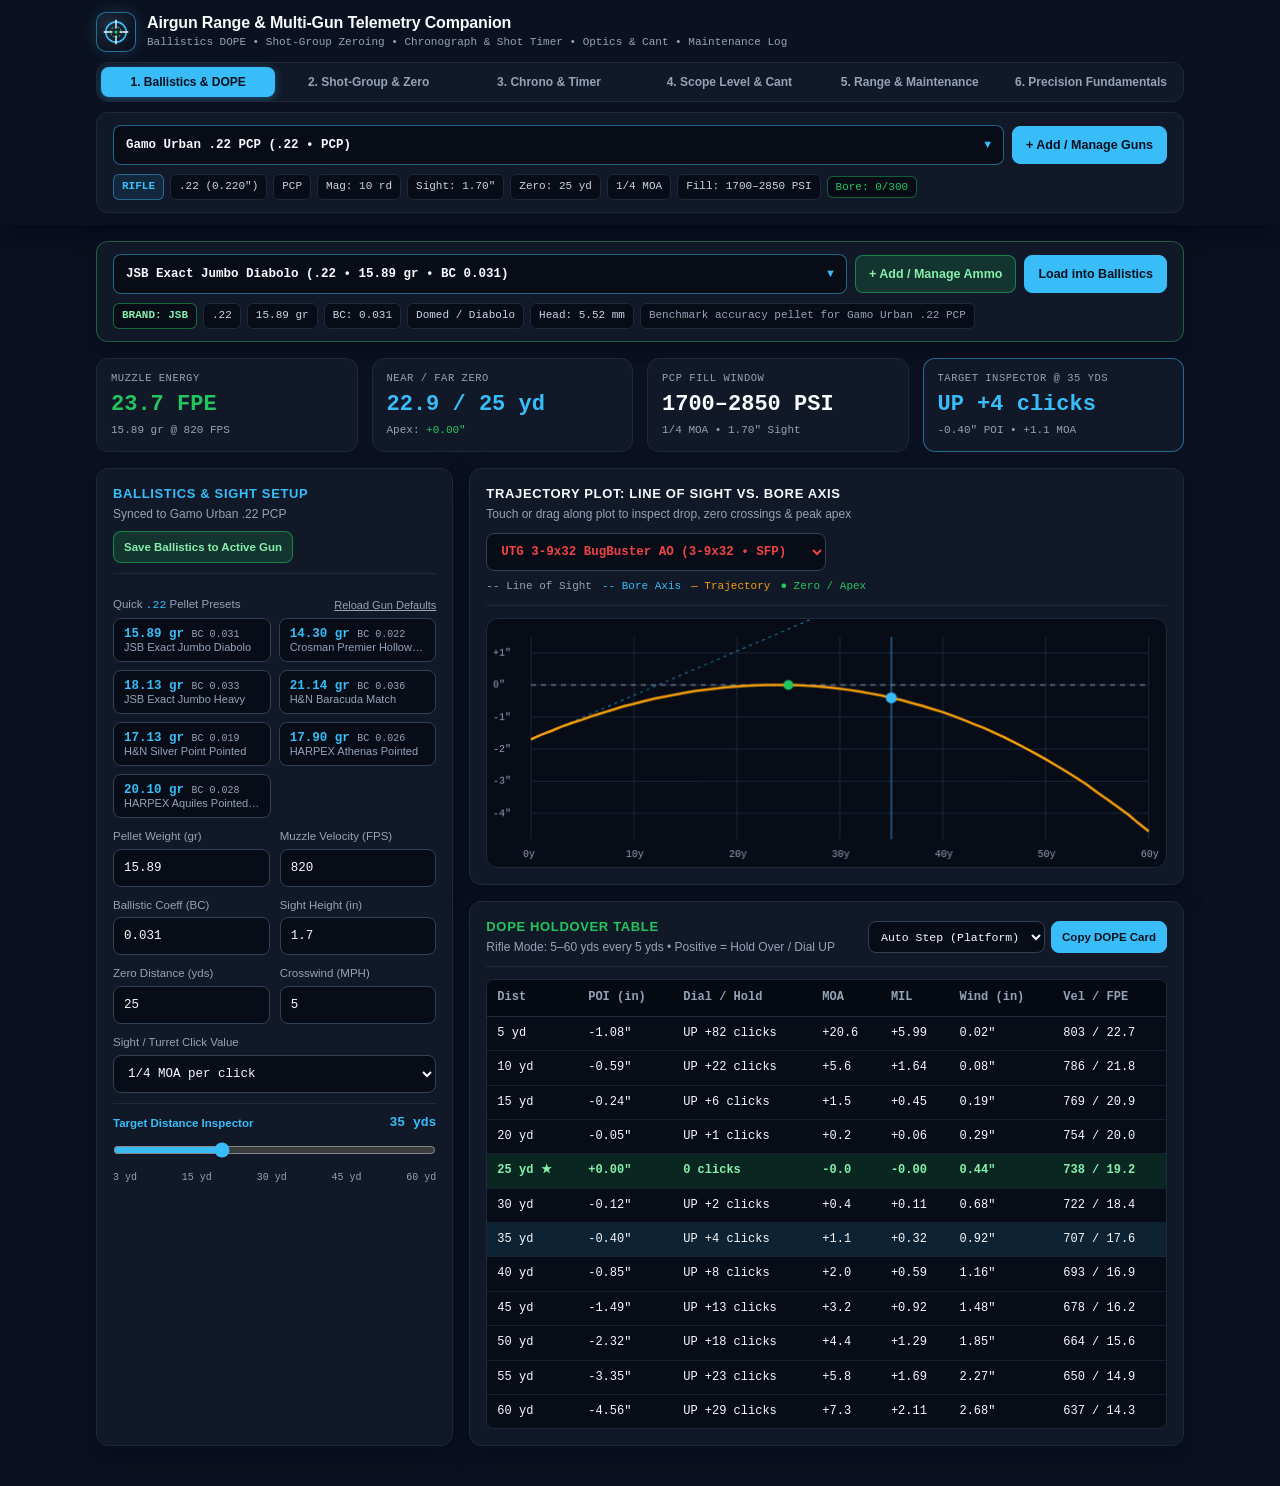
==== commit 9afddaf8: "Add scope dropdown next to Trajectory Plot heading on Ballistics page (current selection in red)" ====
--- a/index.html
+++ b/index.html
@@ -1200,9 +1200,12 @@
           <div class="stack-md">
             <div class="card">
               <div class="card-header">
-                <div>
-                  <h3 class="card-title white">Trajectory Plot: Line of Sight vs. Bore Axis</h3>
-                  <div class="card-subtitle">Touch or drag along plot to inspect drop, zero crossings &amp; peak apex</div>
+                <div style="display:flex; align-items:center; justify-content:space-between; flex-wrap:wrap; gap:10px; width:100%;">
+                  <div>
+                    <h3 class="card-title white" style="margin:0;">Trajectory Plot: Line of Sight vs. Bore Axis</h3>
+                    <div class="card-subtitle">Touch or drag along plot to inspect drop, zero crossings & peak apex</div>
+                  </div>
+                  <select id="ballistics-scope-select" class="select" style="min-width:220px; max-width:340px; font-weight:600; color:#ef4444;" aria-label="Select Scope for Ballistics" onchange="selectActiveScope(this.value)"></select>
                 </div>
                 <div class="mono" style="display:flex; flex-wrap:wrap; gap:10px; font-size:11px;">
                   <span class="text-muted">-- Line of Sight</span>
@@ -2610,26 +2613,6 @@
         weight: 7.56,
         fps: 450,
         bc: 0.016,
-        cleaningInterval: 400,
-        pcpMinPsi: null,
-        pcpMaxPsi: null,
-        boreShots: 0
-      },
-      {
-        id: 'starter_sig_p320_177',
-        name: 'SIG Sauer P320 Airgun .177',
-        platform: 'Pistol',
-        powerplant: 'CO2',
-        caliber: '.177',
-        boreIn: 0.177,
-        magCapacity: 30,
-        sightHeight: 0.60,
-        zeroDistance: 10,
-        turretType: 'FIXED',
-        ammoName: 'Sig Sauer Wraith Ballistic Alloy .177',
-        weight: 6.48,
-        fps: 430,
-        bc: 0.011,
         cleaningInterval: 400,
         pcpMinPsi: null,
         pcpMaxPsi: null,
@@ -2714,8 +2697,27 @@
         pcpMinPsi: null,
         pcpMaxPsi: null,
         boreShots: 0
-      }
-    ];
+      },
+      {
+        id: 'starter_sig_p320_177',
+        name: 'SIG Sauer P320 Airgun .177',
+        platform: 'Pistol',
+        powerplant: 'CO2',
+        caliber: '.177',
+        boreIn: 0.177,
+        magCapacity: 30,
+        sightHeight: 0.60,
+        zeroDistance: 10,
+        turretType: 'FIXED',
+        ammoName: 'Sig Sauer Wraith Ballistic Alloy .177',
+        weight: 6.48,
+        fps: 430,
+        bc: 0.011,
+        cleaningInterval: 400,
+        pcpMinPsi: null,
+        pcpMaxPsi: null,
+        boreShots: 0
+      }];
 
     /* 5 Pre-Loaded Starter Airgun Optics */
     const STARTER_SCOPES = [
@@ -3242,6 +3244,20 @@
       return 'images/gamo-big-cat.jpg';
     }
 
+
+    function getGunPrice(gun) {
+      const name = (gun.name || '').toLowerCase();
+      if (name.includes('urban')) return '$325';
+      if (name.includes('bulldog')) return '$850';
+      if (name.includes('red ryder') || name.includes('redryder')) return '$60';
+      if (name.includes('p-430') || name.includes('p430')) return '$55';
+      if (name.includes('2240')) return '$90';
+      if (name.includes('big cat')) return '$150';
+      if (name.includes('hatsan') && name.includes('edge')) return '$130';
+      if (name.includes('sig') && name.includes('p320')) return '$130';
+      return null;
+    }
+
     function renderPrecisionMaintenance() {
       const container = document.getElementById('precision-maintenance-list');
       if (!container) return;
@@ -3269,7 +3285,8 @@
                   ${steps.map(s => `<li>${escapeHtml(s)}</li>`).join('')}
                 </ul>
               </div>
-              <div style="flex:0 0 160px; max-width:160px;">
+              <div style="flex:0 0 160px; max-width:160px; text-align:center;">
+                ${(() => { const p = getGunPrice(g); return p ? `<div style="font-size:13px; font-weight:700; color:#39FF14; margin-bottom:6px; letter-spacing:0.3px;">${p}</div>` : ''; })()}
                 <img src="${imgSrc}" alt="${escapeHtml(g.name)}" 
                      style="width:100%; height:120px; object-fit:contain; background:#0b1120; border-radius:12px; border:1px solid #1e293b; padding:6px; display:block;" />
               </div>
@@ -5069,12 +5086,21 @@
        ========================================================================= */
     function renderScopeSelectorAndBadges() {
       const scope = getActiveScope();
+      const optionHtml = state.scopes.map(s => {
+        const sel = s.id === scope.id ? 'selected' : '';
+        const style = s.id === scope.id ? 'style="color:#ef4444; font-weight:700;"' : '';
+        return `<option value="${s.id}" ${sel} ${style}>${escapeHtml(s.name)} (${escapeHtml(s.magnification)} • ${escapeHtml(s.focalPlane)})</option>`;
+      }).join('');
+
       const select = document.getElementById('active-scope-select');
       if (select) {
-        select.innerHTML = state.scopes.map(s => {
-          const sel = s.id === scope.id ? 'selected' : '';
-          return `<option value="${s.id}" ${sel}>${escapeHtml(s.name)} (${escapeHtml(s.magnification)} • ${escapeHtml(s.focalPlane)})</option>`;
-        }).join('');
+        select.innerHTML = optionHtml;
+      }
+
+      const balSelect = document.getElementById('ballistics-scope-select');
+      if (balSelect) {
+        balSelect.innerHTML = optionHtml;
+        balSelect.style.color = '#ef4444';
       }
 
       const badges = document.getElementById('scope-spec-badges');
@@ -5101,6 +5127,7 @@
       renderScopeSelectorAndBadges();
       updateSpiritLevelDisplay();
       renderCantSimulator();
+      if (typeof renderBallisticsOutputs === 'function') { renderBallisticsOutputs(); }
       showToast(`Active Optic: ${scope.name}`, 'sky');
     }
 
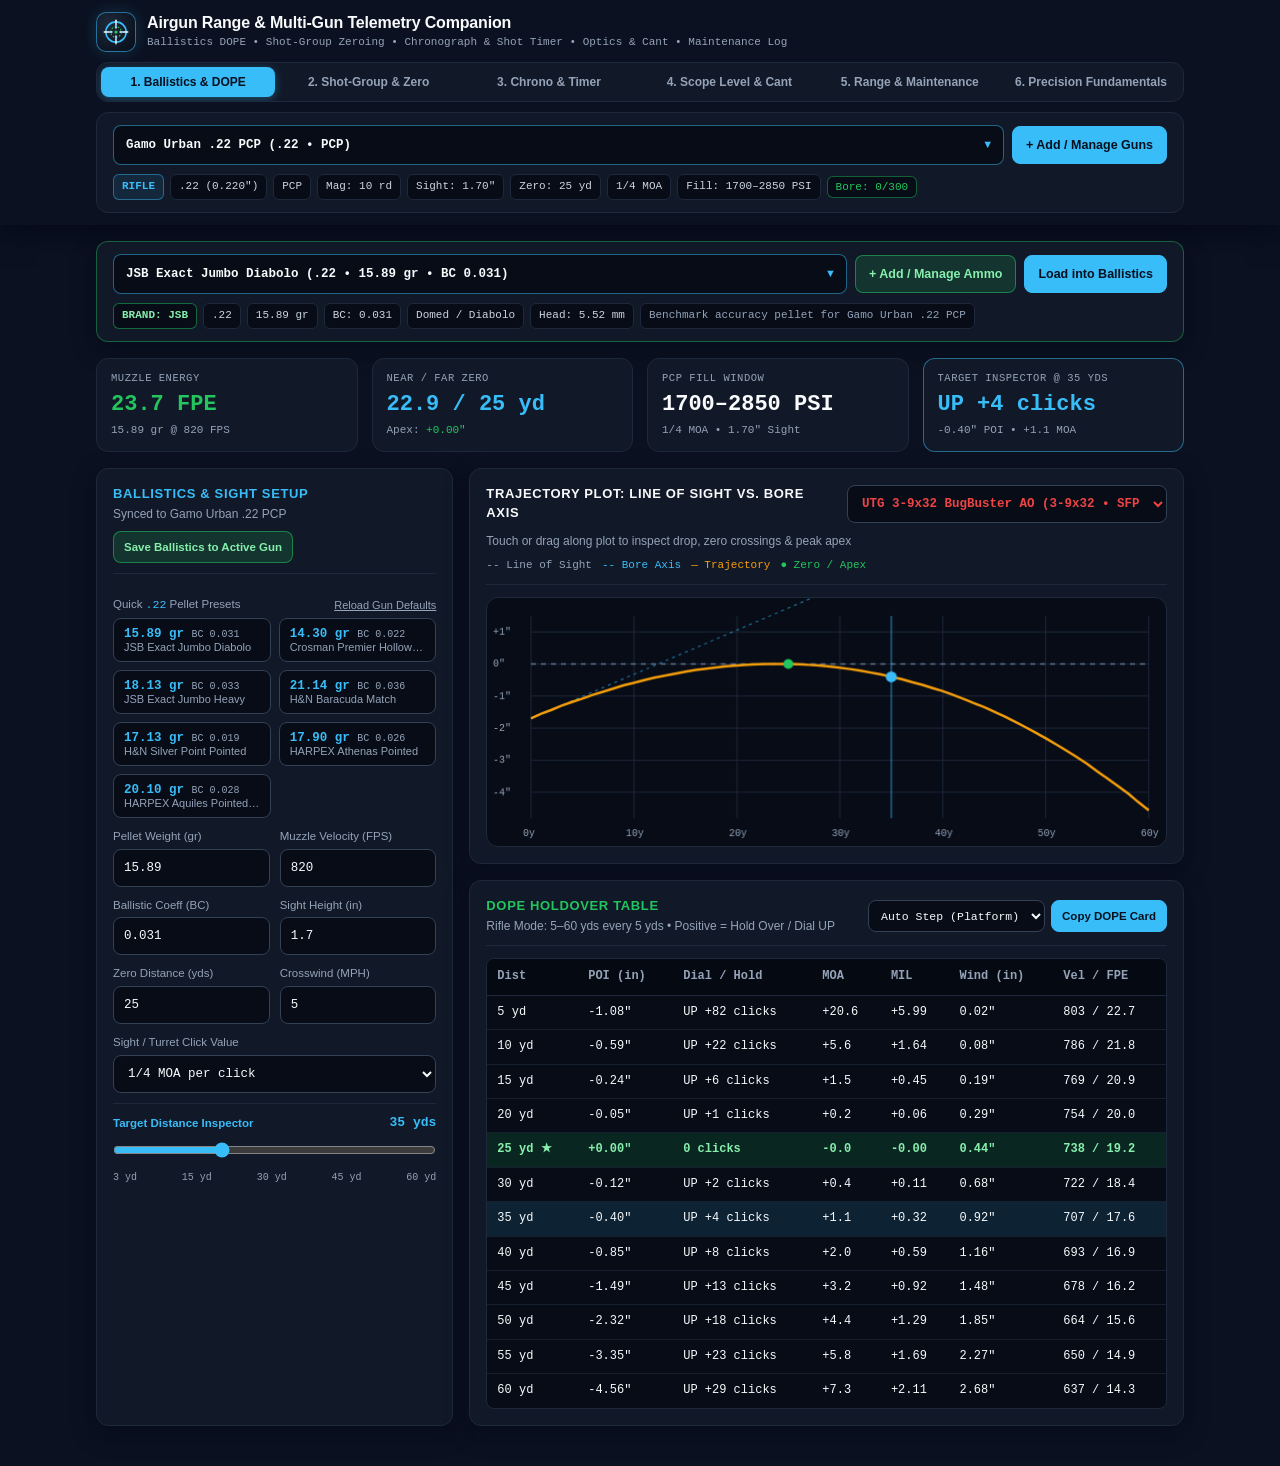
==== commit 26aa5c15: "Align scope dropdown on same line to the right of Trajectory Plot heading" ====
--- a/index.html
+++ b/index.html
@@ -1200,13 +1200,11 @@
           <div class="stack-md">
             <div class="card">
               <div class="card-header">
-                <div style="display:flex; align-items:center; justify-content:space-between; flex-wrap:wrap; gap:10px; width:100%;">
-                  <div>
-                    <h3 class="card-title white" style="margin:0;">Trajectory Plot: Line of Sight vs. Bore Axis</h3>
-                    <div class="card-subtitle">Touch or drag along plot to inspect drop, zero crossings & peak apex</div>
-                  </div>
-                  <select id="ballistics-scope-select" class="select" style="min-width:220px; max-width:340px; font-weight:600; color:#ef4444;" aria-label="Select Scope for Ballistics" onchange="selectActiveScope(this.value)"></select>
+                <div style="display:flex; align-items:center; justify-content:space-between; flex-wrap:wrap; gap:8px; width:100%;">
+                  <h3 class="card-title white" style="margin:0; flex:1;">Trajectory Plot: Line of Sight vs. Bore Axis</h3>
+                  <select id="ballistics-scope-select" class="select" style="min-width:200px; max-width:320px; font-weight:600; color:#ef4444;" aria-label="Select Scope for Ballistics" onchange="selectActiveScope(this.value)"></select>
                 </div>
+                <div class="card-subtitle" style="margin-top:2px;">Touch or drag along plot to inspect drop, zero crossings & peak apex</div>
                 <div class="mono" style="display:flex; flex-wrap:wrap; gap:10px; font-size:11px;">
                   <span class="text-muted">-- Line of Sight</span>
                   <span class="text-sky">-- Bore Axis</span>
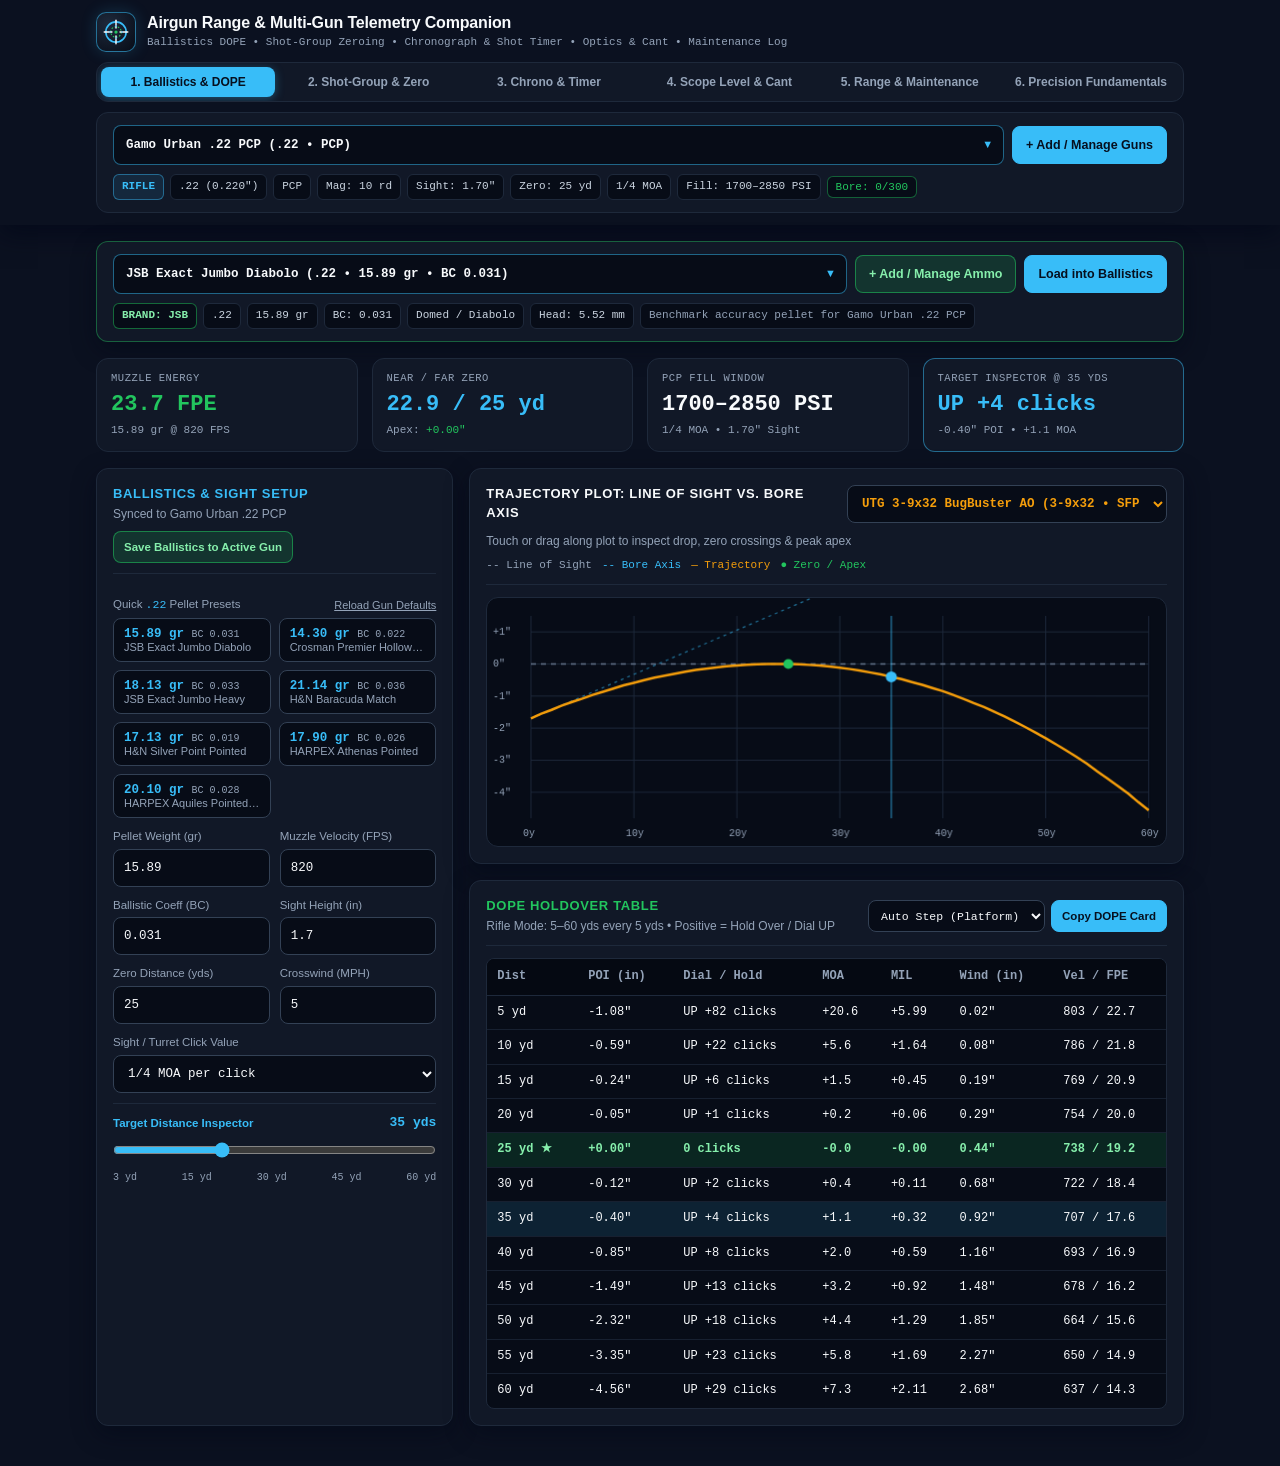
==== commit faf0b947: "Change scope dropdown text to yellow-gold (#f59e0b) matching trajectory chart" ====
--- a/index.html
+++ b/index.html
@@ -1202,7 +1202,7 @@
               <div class="card-header">
                 <div style="display:flex; align-items:center; justify-content:space-between; flex-wrap:wrap; gap:8px; width:100%;">
                   <h3 class="card-title white" style="margin:0; flex:1;">Trajectory Plot: Line of Sight vs. Bore Axis</h3>
-                  <select id="ballistics-scope-select" class="select" style="min-width:200px; max-width:320px; font-weight:600; color:#ef4444;" aria-label="Select Scope for Ballistics" onchange="selectActiveScope(this.value)"></select>
+                  <select id="ballistics-scope-select" class="select" style="min-width:200px; max-width:320px; font-weight:600; color:#f59e0b;" aria-label="Select Scope for Ballistics" onchange="selectActiveScope(this.value)"></select>
                 </div>
                 <div class="card-subtitle" style="margin-top:2px;">Touch or drag along plot to inspect drop, zero crossings & peak apex</div>
                 <div class="mono" style="display:flex; flex-wrap:wrap; gap:10px; font-size:11px;">
@@ -4386,13 +4386,13 @@
       // Bullseye rings at (360, 270)
       const cx = 360, cy = 270;
       [150, 100, 50].forEach((r, i) => {
-        ctx.strokeStyle = i === 2 ? '#ef4444' : '#0f172a';
+        ctx.strokeStyle = i === 2 ? '#f59e0b' : '#0f172a';
         ctx.lineWidth = 2;
         ctx.beginPath();
         ctx.arc(cx, cy, r, 0, Math.PI * 2);
         ctx.stroke();
       });
-      ctx.fillStyle = '#ef4444';
+      ctx.fillStyle = '#f59e0b';
       ctx.beginPath();
       ctx.arc(cx, cy, 8, 0, Math.PI * 2);
       ctx.fill();
@@ -5086,7 +5086,7 @@
       const scope = getActiveScope();
       const optionHtml = state.scopes.map(s => {
         const sel = s.id === scope.id ? 'selected' : '';
-        const style = s.id === scope.id ? 'style="color:#ef4444; font-weight:700;"' : '';
+        const style = s.id === scope.id ? 'style="color:#f59e0b; font-weight:700;"' : '';
         return `<option value="${s.id}" ${sel} ${style}>${escapeHtml(s.name)} (${escapeHtml(s.magnification)} • ${escapeHtml(s.focalPlane)})</option>`;
       }).join('');
 
@@ -5098,7 +5098,7 @@
       const balSelect = document.getElementById('ballistics-scope-select');
       if (balSelect) {
         balSelect.innerHTML = optionHtml;
-        balSelect.style.color = '#ef4444';
+        balSelect.style.color = '#f59e0b';
       }
 
       const badges = document.getElementById('scope-spec-badges');
